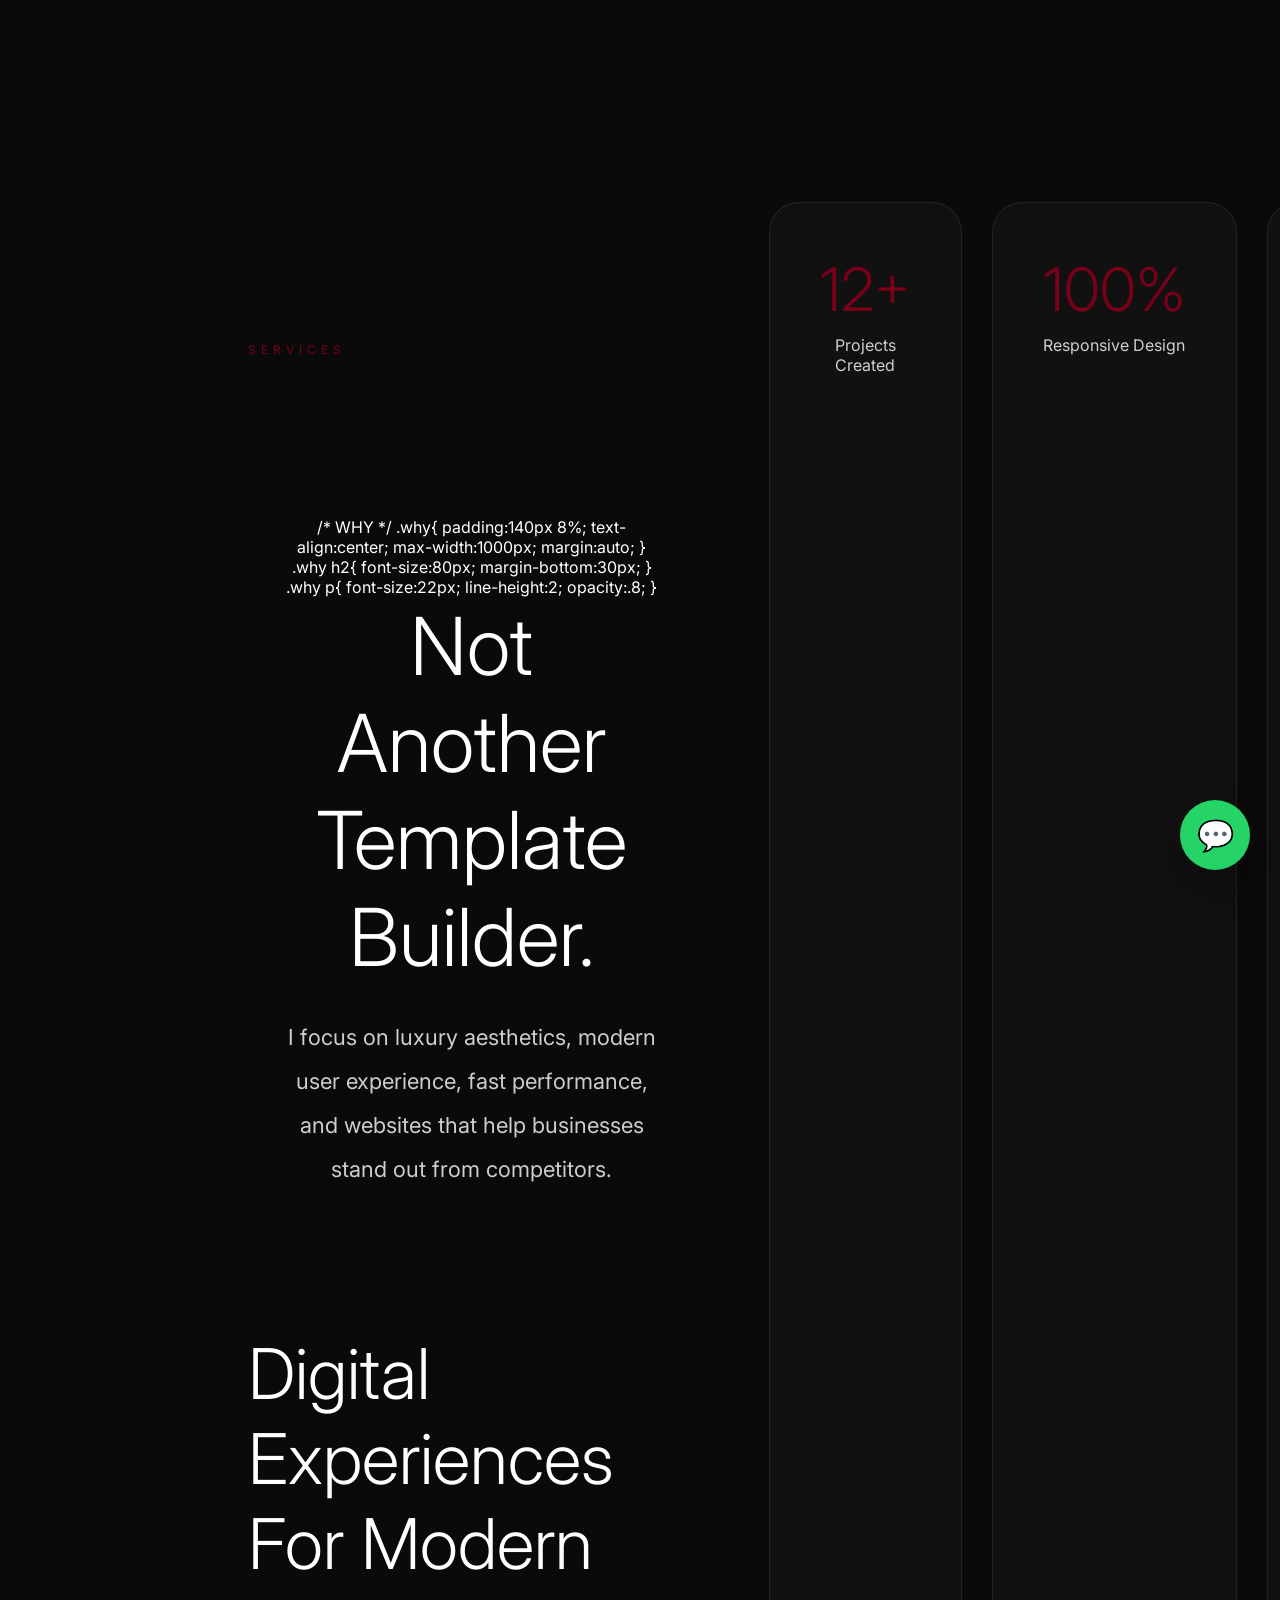
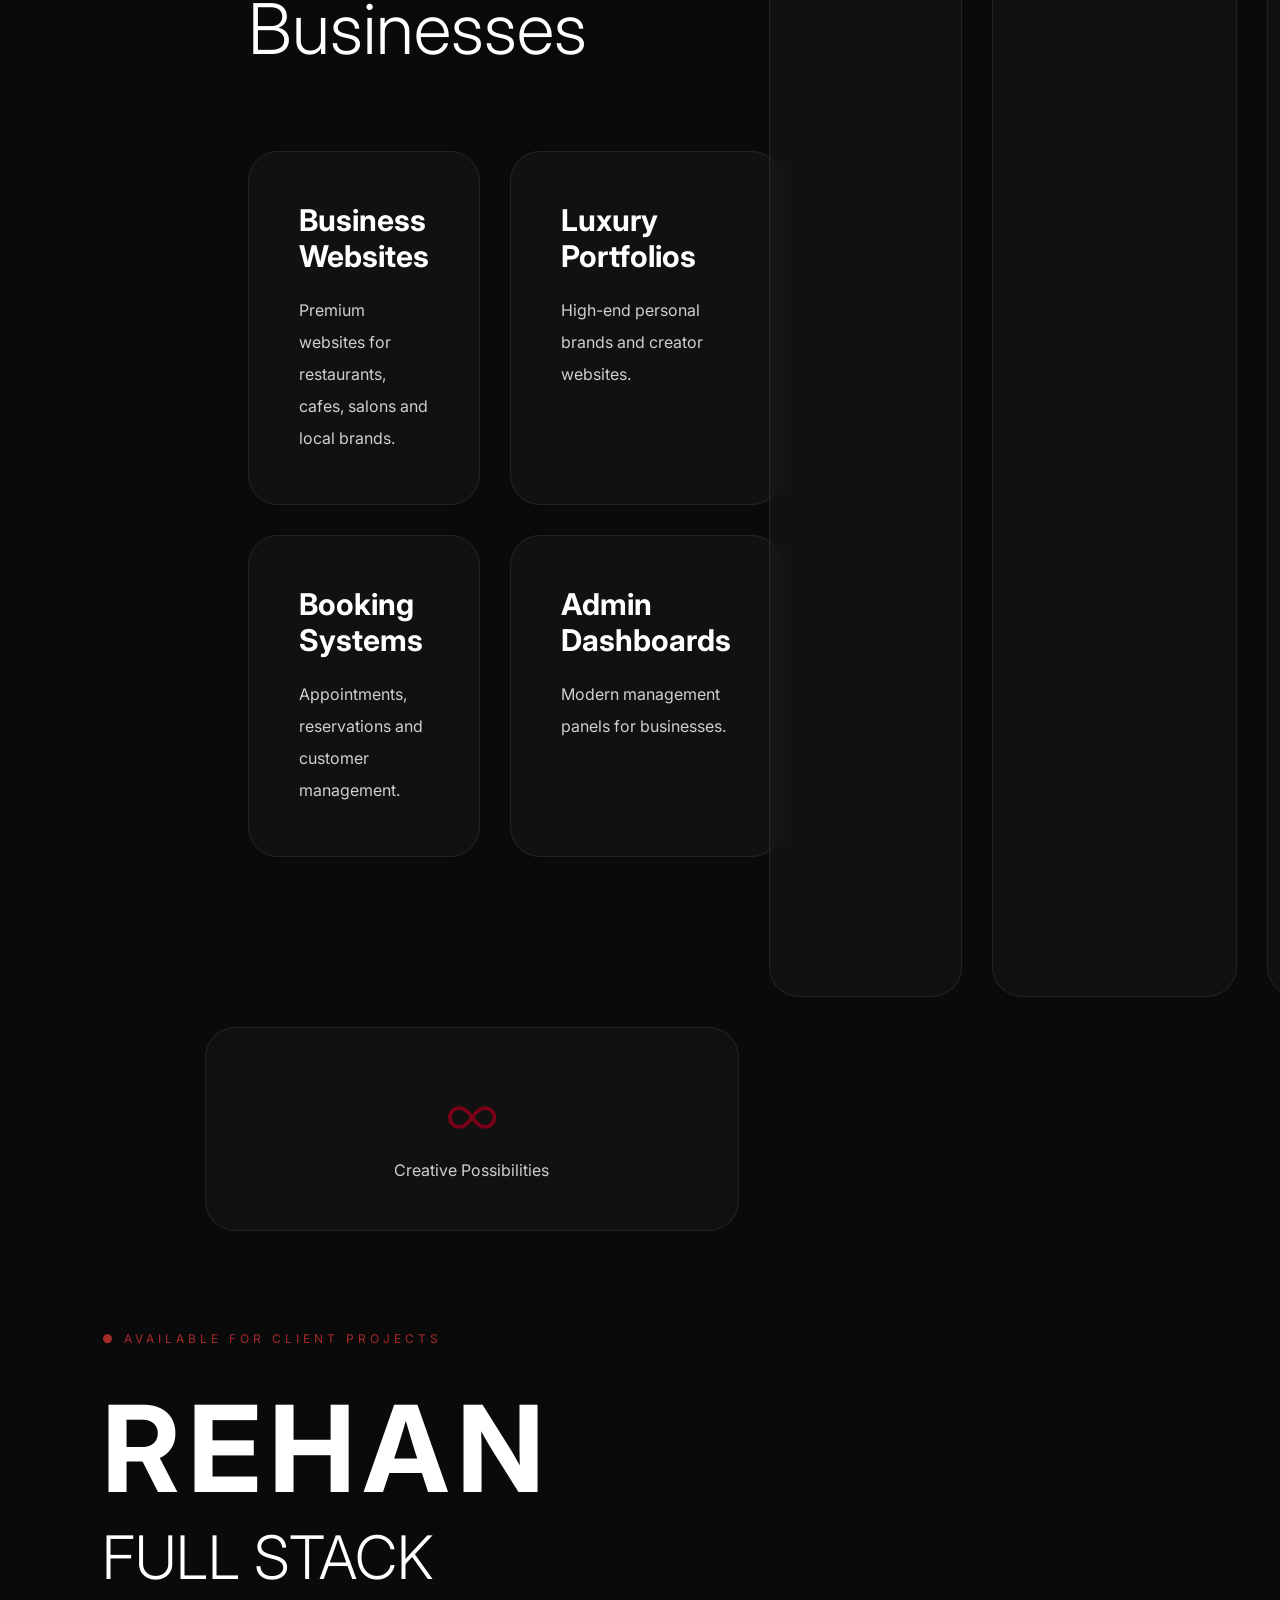
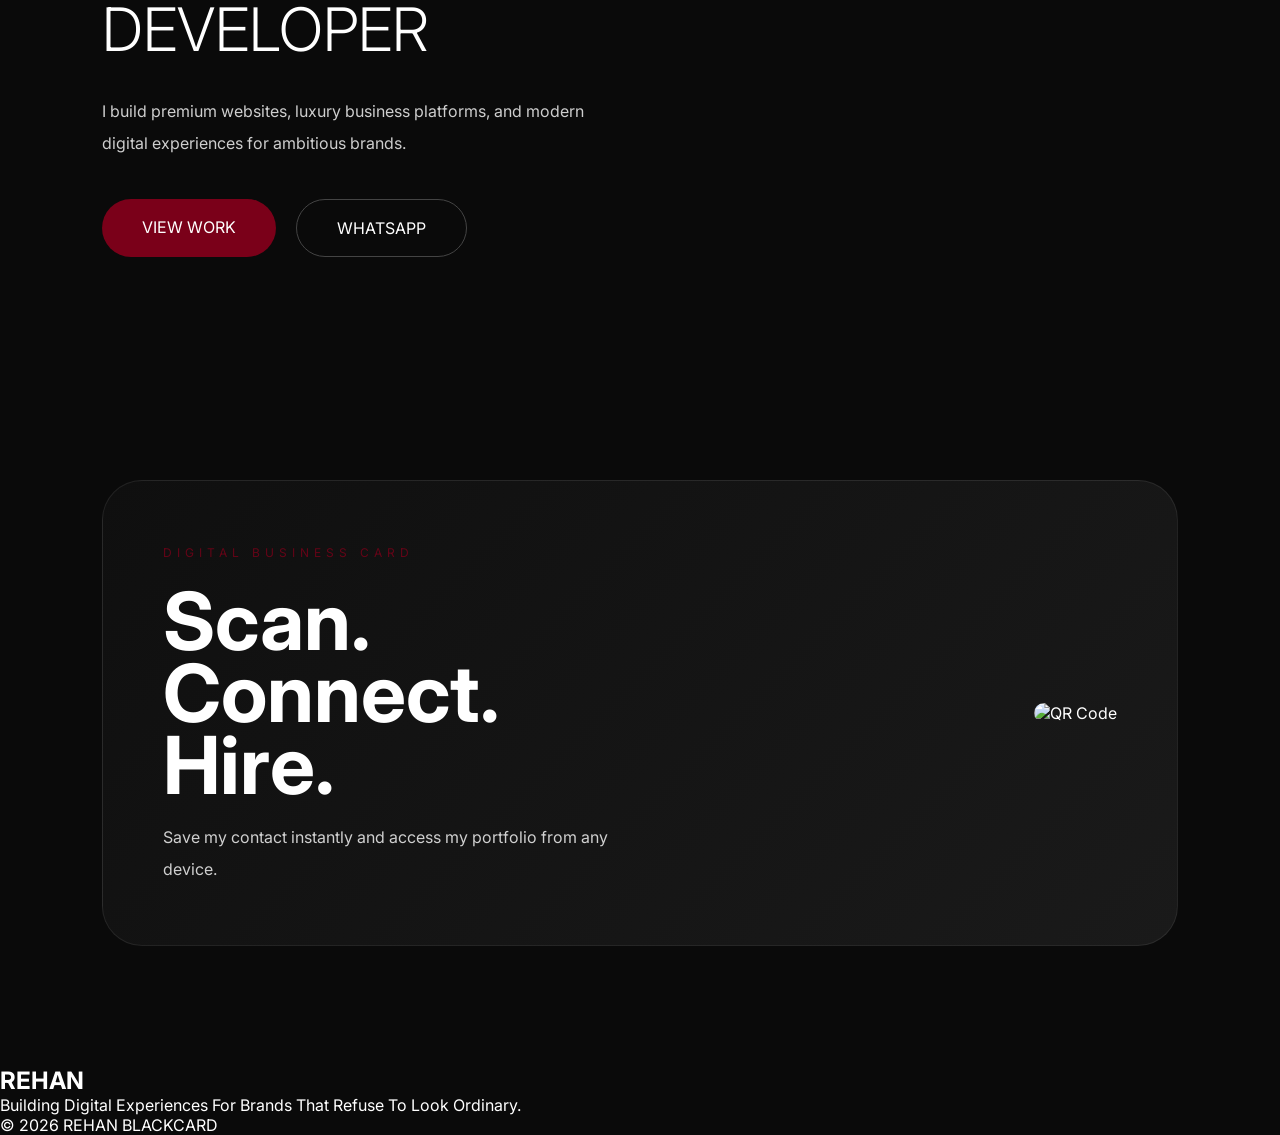
==== index.html @ b78dedbd "Update index.html" ====
<!DOCTYPE html>
<html lang="en">

<head>

<meta charset="UTF-8">
<meta name="viewport" content="width=device-width, initial-scale=1.0">

<title>
REHAN BLACKCARD
</title>

<link rel="stylesheet" href="style.css">

<link href="https://fonts.googleapis.com/css2?family=Inter:wght@300;400;500;700&display=swap" rel="stylesheet">

</head>

<body>

<div class="noise"></div>

<section class="hero">

<div class="hero-content">

  <section class="stats">

    <section class="services">

<p class="section-tag">
SERVICES
  <section class="why">

    /* WHY */

.why{

padding:140px 8%;

text-align:center;

max-width:1000px;

margin:auto;
}

.why h2{

font-size:80px;

margin-bottom:30px;
}

.why p{

font-size:22px;

line-height:2;

opacity:.8;
}

<h2>

Not Another Template Builder.

</h2>

<p>

I focus on luxury aesthetics,
modern user experience,
fast performance,
and websites that help businesses
stand out from competitors.

</p>

</section>
</p>

<h2>
Digital Experiences
For Modern Businesses
</h2>

<div class="service-grid">

<div class="service-card">

<h3>
Business Websites
</h3>

<p>

Premium websites for
restaurants, cafes,
salons and local brands.

</p>

</div>

<div class="service-card">

<h3>
Luxury Portfolios
</h3>

<p>

High-end personal
brands and creator websites.

</p>

</div>

<div class="service-card">

<h3>
Booking Systems
</h3>

<p>

Appointments,
reservations and customer management.

</p>

</div>

<div class="service-card">

<h3>
Admin Dashboards
</h3>

<p>

Modern management panels
for businesses.

</p>

</div>

</div>

</section>

<div class="stat-card">

<h2>
12+
</h2>

<p>
Projects Created
</p>

</div>

<div class="stat-card">

<h2>
100%
</h2>

<p>
Responsive Design
</p>

</div>

<div class="stat-card">

<h2>
24/7
</h2>

<p>
Support Available
</p>

</div>

<div class="stat-card">

<h2>
∞
</h2>

<p>
Creative Possibilities
</p>

</div>

</section>

<p class="status">
  
● AVAILABLE FOR CLIENT PROJECTS
  
</p>

<h1>

REHAN

</h1>

<h2>

FULL STACK<br>
DEVELOPER

</h2>

<p class="description">

I build premium websites,
luxury business platforms,
and modern digital experiences
for ambitious brands.

</p>

<div class="buttons">

<a href="#portfolio"
class="btn-primary">

VIEW WORK

</a>

<a href="https://wa.me/YOURNUMBER"
class="btn-secondary">

WHATSAPP

</a>

</div>

</div>

<div class="hero-image">

<img src="images/rehan.jpg">

</div>

</section>

  <section class="qr-section">

<div class="qr-card">

<div class="qr-left">

<p class="section-tag">
DIGITAL BUSINESS CARD
</p>

<h2>

Scan.<br>
Connect.<br>
Hire.

</h2>

<p>

Save my contact instantly
and access my portfolio
from any device.

</p>

</div>

<div class="qr-right">

<img
src="images/qr.png"
alt="QR Code">

</div>

</div>

</section>

<script src="app.js"></script>

  <a
href="https://wa.me/YOURNUMBER"
target="_blank"
class="floating-whatsapp">

💬

</a>

</body>
</html>

<footer>

<h2>
REHAN
</h2>

<p>

Building Digital Experiences
For Brands That Refuse
To Look Ordinary.

</p>

<span>

© 2026 REHAN BLACKCARD

</span>

</footer>
---- style.css ----
*{
margin:0;
padding:0;
box-sizing:border-box;
}

body{

background:#0a0a0a;

font-family:'Inter',sans-serif;

color:white;

overflow-x:hidden;
}

/* NOISE */

.noise{

position:fixed;

width:100%;
height:100%;

background-image:url("https://grainy-gradients.vercel.app/noise.svg");

opacity:0.05;

pointer-events:none;
}

/* HERO */

.hero{

min-height:100vh;

padding:8%;

display:flex;

align-items:center;

justify-content:space-between;

gap:100px;
}

/* LEFT */

.status{

color:#a52a2a;

letter-spacing:4px;

font-size:12px;

margin-bottom:30px;
}

.hero h1{

font-size:120px;

font-weight:700;

letter-spacing:8px;
}

.hero h2{

font-size:60px;

font-weight:300;

margin-bottom:30px;
}

.description{

max-width:500px;

line-height:2;

opacity:0.8;

margin-bottom:40px;
}

/* BUTTONS */

.buttons{

display:flex;

gap:20px;
}

.btn-primary{

background:#7a0019;

color:white;

padding:18px 40px;

text-decoration:none;

border-radius:50px;

transition:.4s;
}

.btn-primary:hover{

transform:translateY(-5px);
}

.btn-secondary{

border:1px solid #444;

padding:18px 40px;

border-radius:50px;

color:white;

text-decoration:none;
}

/* IMAGE */

.hero-image img{

width:420px;

height:520px;

object-fit:cover;

border-radius:30px;
}

/* STATS */

.stats{

padding:100px 8%;

display:grid;

grid-template-columns:
repeat(4,1fr);

gap:30px;
}

.stat-card{

background:
rgba(255,255,255,0.03);

backdrop-filter:blur(10px);

border:1px solid rgba(255,255,255,0.08);

padding:50px;

border-radius:30px;

text-align:center;

transition:.4s;
}

.stat-card:hover{

transform:translateY(-10px);

border-color:#7a0019;
}

.stat-card h2{

font-size:60px;

color:#7a0019;

margin-bottom:10px;
}

.stat-card p{

opacity:.8;
}

/* SERVICES */

.services{

padding:140px 8%;
}

.section-tag{

letter-spacing:5px;

font-size:12px;

color:#7a0019;

margin-bottom:20px;
}

.services h2{

font-size:70px;

max-width:800px;

margin-bottom:80px;
}

.service-grid{

display:grid;

grid-template-columns:
repeat(2,1fr);

gap:30px;
}

.service-card{

padding:50px;

border-radius:30px;

background:
rgba(255,255,255,0.03);

border:1px solid rgba(255,255,255,0.08);

transition:.4s;
}

.service-card:hover{

transform:translateY(-10px);

border-color:#7a0019;
}

.service-card h3{

font-size:30px;

margin-bottom:20px;
}

.service-card p{

line-height:2;

opacity:.8;
}

/* WHY */

.why{

padding:140px 8%;

text-align:center;

max-width:1000px;

margin:auto;
}

.why h2{

font-size:80px;

margin-bottom:30px;
}

.why p{

font-size:22px;

line-height:2;

opacity:.8;
}

/* CONTACT HUB */

.contact-hub{

padding:140px 8%;

text-align:center;
}

.contact-subtitle{

max-width:700px;

margin:20px auto 80px;

line-height:2;

opacity:.8;
}

.contact-grid{

display:grid;

grid-template-columns:
repeat(2,1fr);

gap:30px;
}

.contact-card{

background:
rgba(255,255,255,0.03);

border:1px solid rgba(255,255,255,0.08);

padding:50px;

border-radius:30px;

text-decoration:none;

color:white;

transition:.4s;

position:relative;
}

.contact-card:hover{

transform:translateY(-10px);

border-color:#7a0019;
}

.contact-card h3{

font-size:32px;

margin-bottom:15px;
}

.contact-card p{

opacity:.8;
}

.contact-card span{

position:absolute;

top:30px;
right:30px;

font-size:28px;

color:#7a0019;
}

/* QR */

.qr-section{

padding:120px 8%;
}

.qr-card{

display:flex;

justify-content:space-between;

align-items:center;

gap:80px;

padding:60px;

border-radius:40px;

background:
linear-gradient(
135deg,
#0f0f0f,
#1a1a1a
);

border:1px solid rgba(255,255,255,0.08);
}

.qr-left h2{

font-size:80px;

line-height:0.9;

margin:20px 0;
}

.qr-left p{

max-width:450px;

line-height:2;

opacity:.8;
}

.qr-right img{

width:250px;

border-radius:20px;
}

/* WHATSAPP */

.floating-whatsapp{

position:fixed;

bottom:30px;
right:30px;

width:70px;
height:70px;

border-radius:50%;

background:#25D366;

display:flex;

align-items:center;

justify-content:center;

font-size:30px;

text-decoration:none;

z-index:9999;

box-shadow:
0 20px 40px rgba(0,0,0,0.3);

transition:.4s;
}

.floating-whatsapp:hover{

transform:scale(1.1);
}
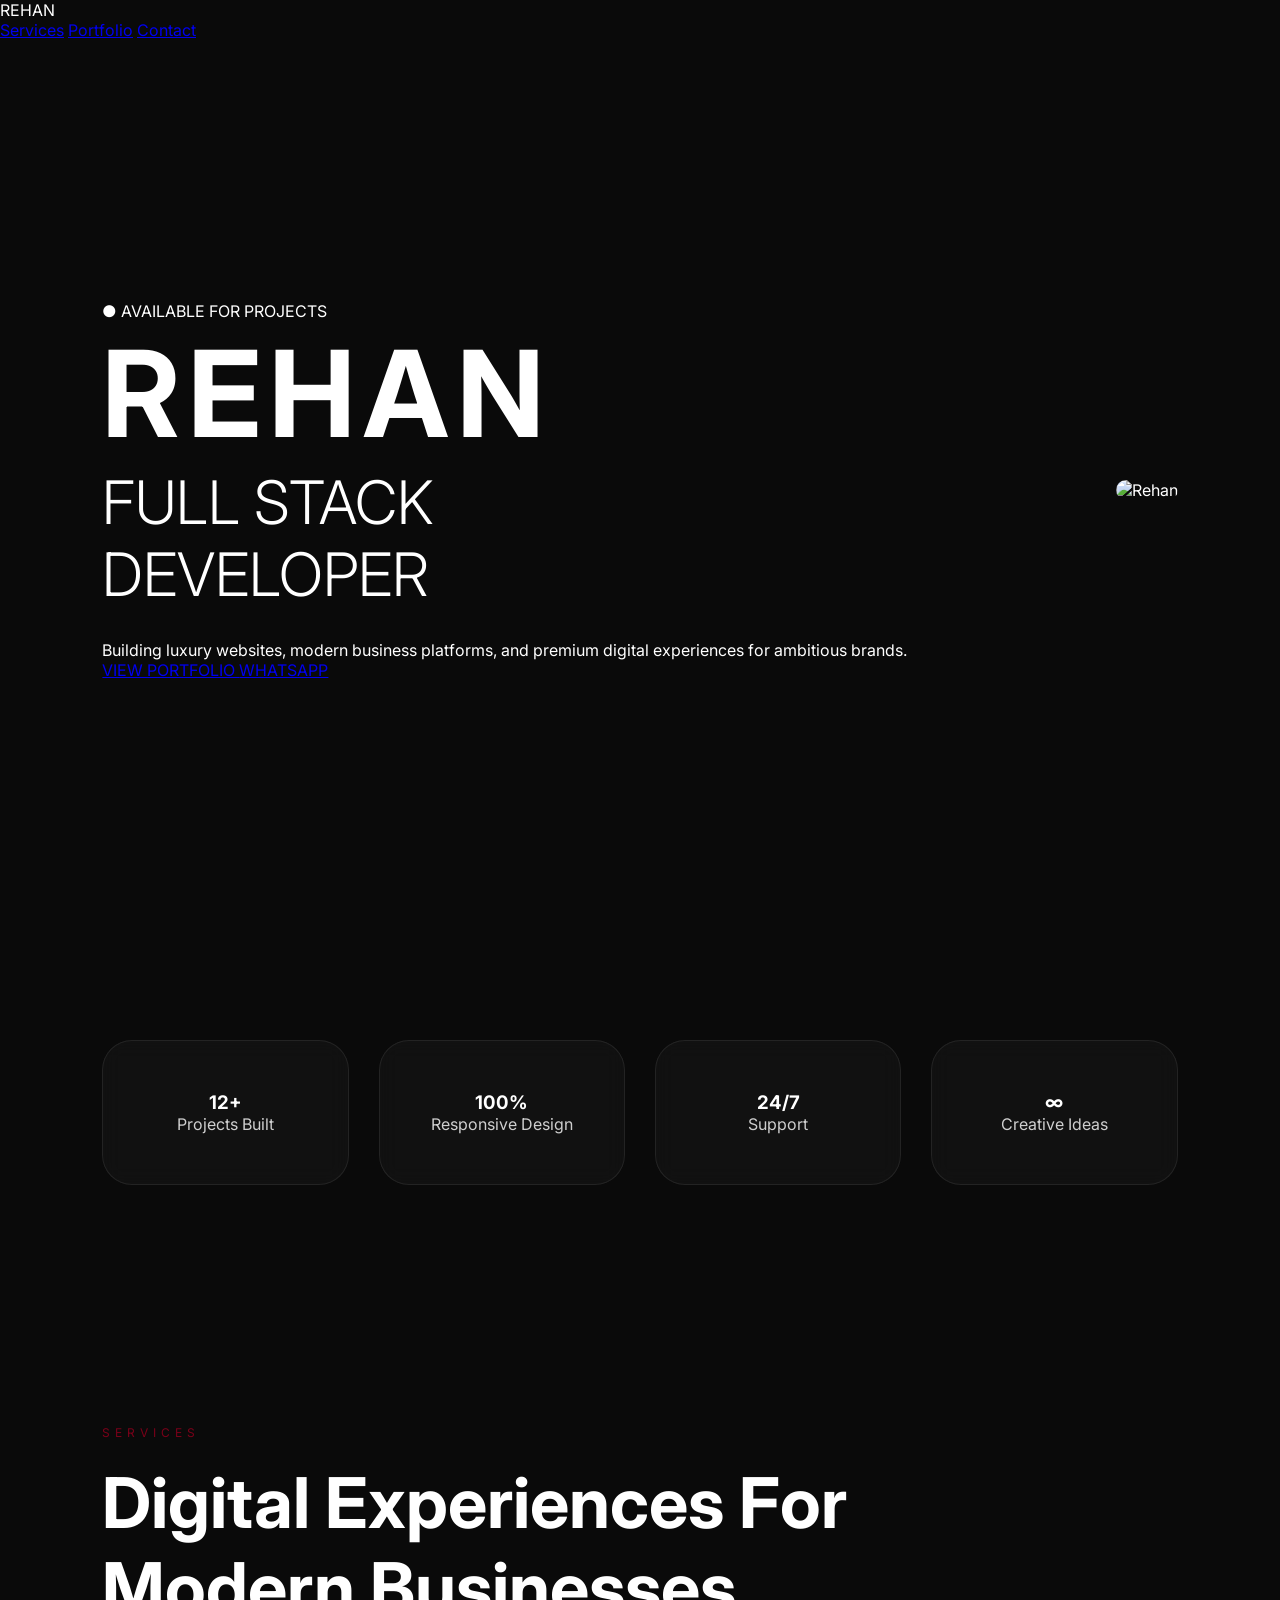
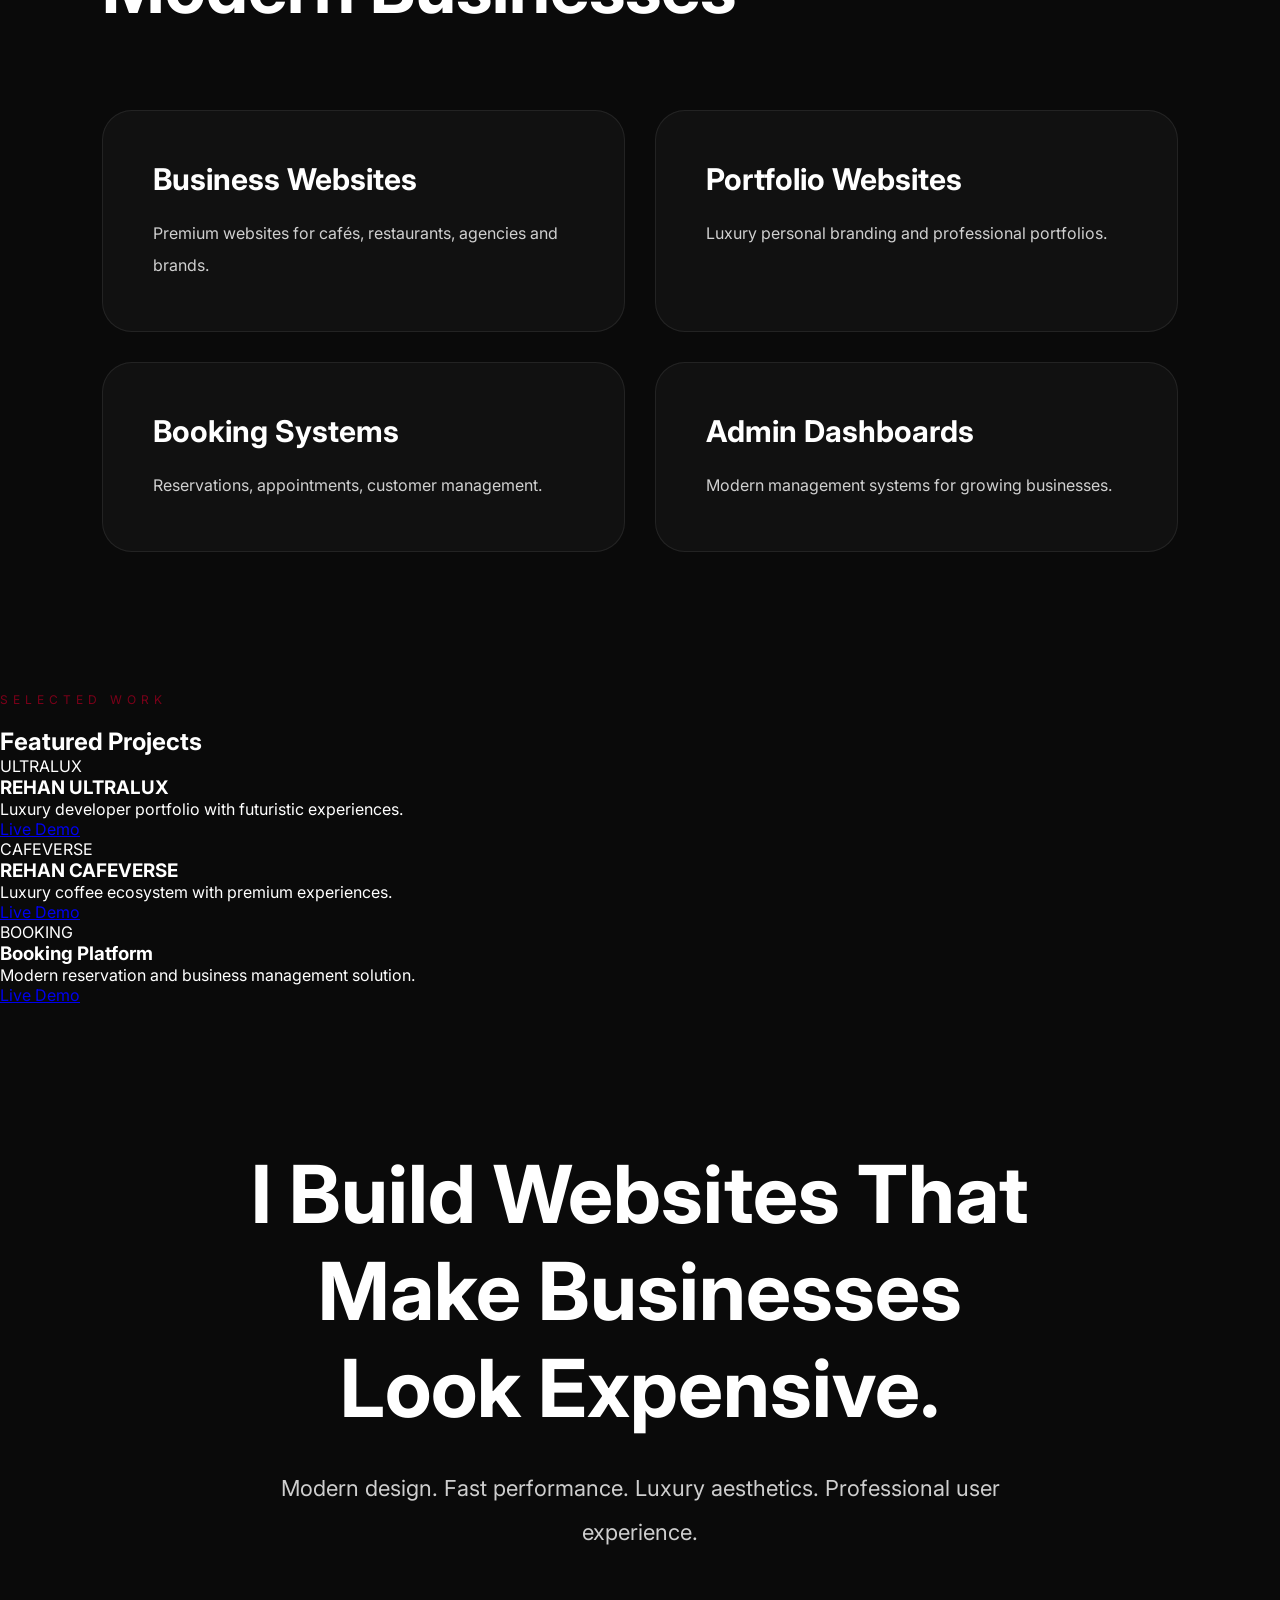
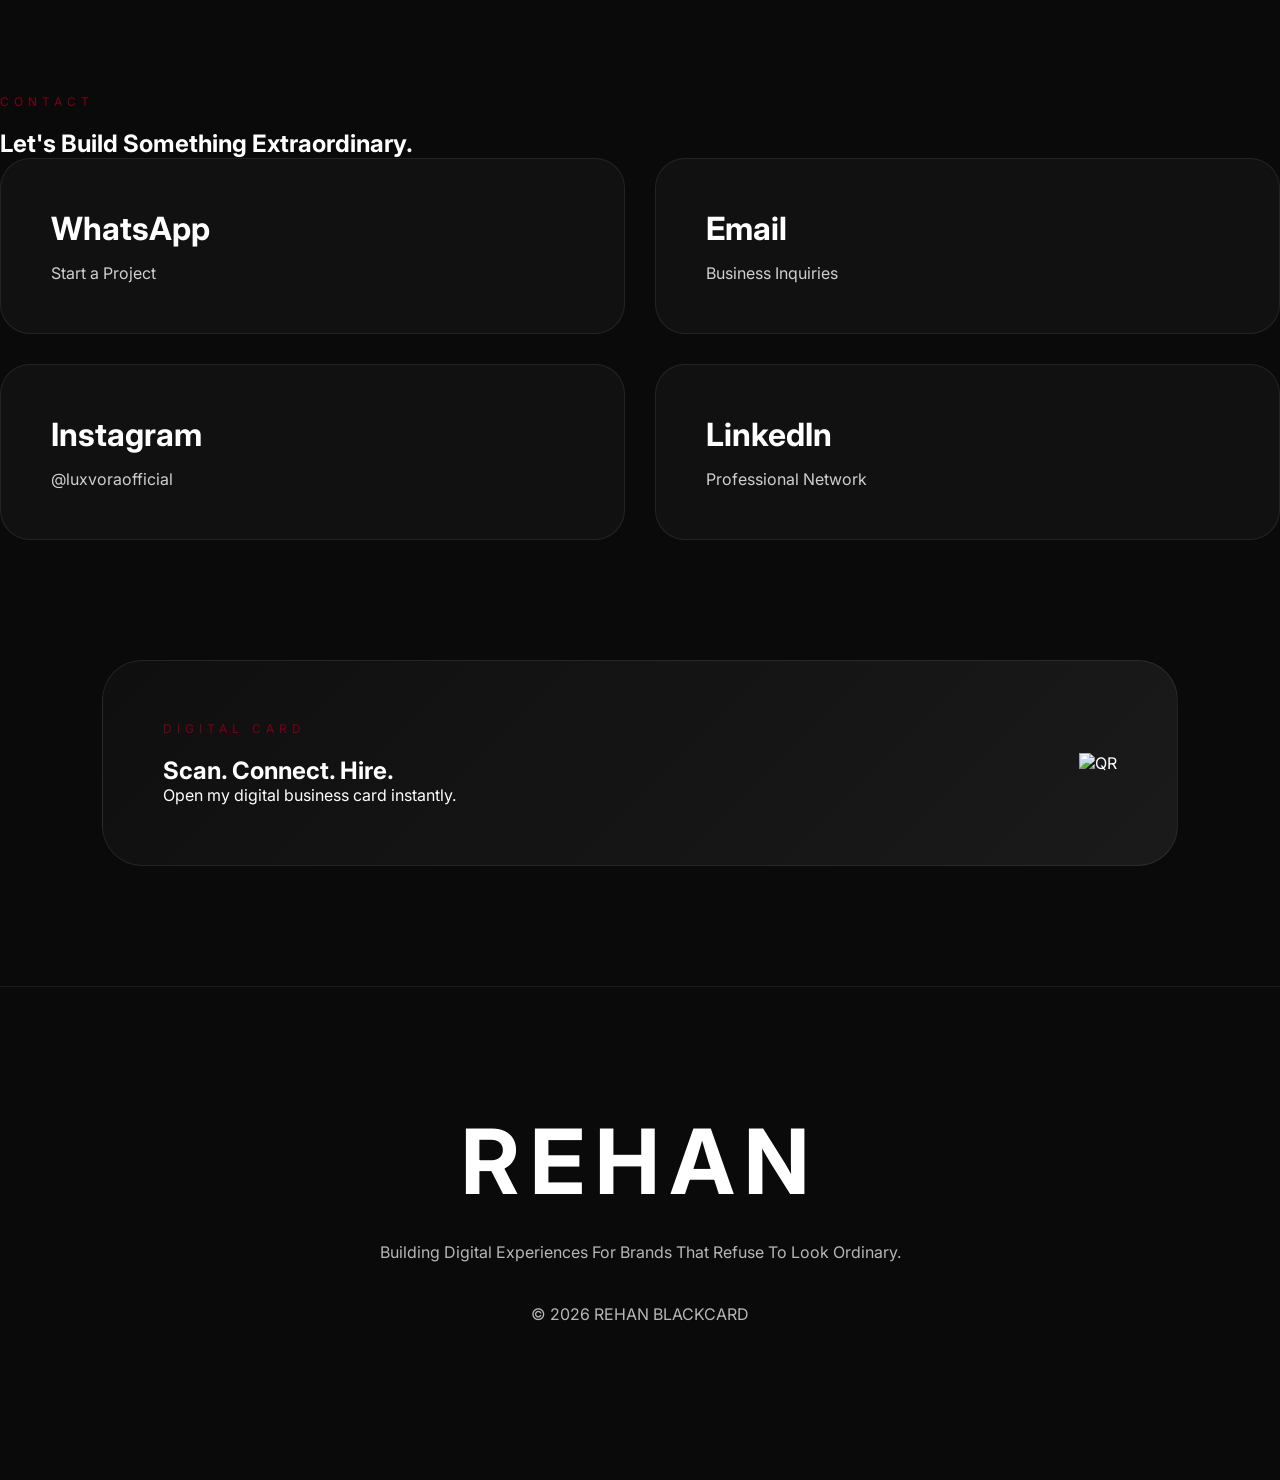
==== commit 1562548f: "Update index.html" ====
--- a/index.html
+++ b/index.html
@@ -6,83 +6,160 @@
 <meta charset="UTF-8">
 <meta name="viewport" content="width=device-width, initial-scale=1.0">
 
-<title>
-REHAN BLACKCARD
-</title>
+<title>REHAN BLACKCARD</title>
+
+<link rel="preconnect" href="https://fonts.googleapis.com">
+
+<link href="https://fonts.googleapis.com/css2?family=Inter:wght@300;400;500;600;700;800&display=swap" rel="stylesheet">
 
 <link rel="stylesheet" href="style.css">
 
-<link href="https://fonts.googleapis.com/css2?family=Inter:wght@300;400;500;700&display=swap" rel="stylesheet">
-
 </head>
 
 <body>
 
-<div class="noise"></div>
+<div class="cursor"></div>
+
+<div class="grain"></div>
+
+<header>
+
+<div class="logo">
+REHAN
+</div>
+
+<nav>
+
+<a href="#services">Services</a>
+<a href="#portfolio">Portfolio</a>
+<a href="#contact">Contact</a>
+
+</nav>
+
+</header>
 
 <section class="hero">
 
 <div class="hero-content">
 
-  <section class="stats">
-
-    <section class="services">
+<p class="availability">
+● AVAILABLE FOR PROJECTS
+</p>
+
+<h1>
+
+REHAN
+
+</h1>
+
+<h2>
+
+FULL STACK<br>
+DEVELOPER
+
+</h2>
+
+<p class="hero-text">
+
+Building luxury websites,
+modern business platforms,
+and premium digital experiences
+for ambitious brands.
+
+</p>
+
+<div class="hero-buttons">
+
+<a href="#portfolio"
+class="primary-btn">
+
+VIEW PORTFOLIO
+
+</a>
+
+<a href="https://wa.me/YOURNUMBER"
+target="_blank"
+class="secondary-btn">
+
+WHATSAPP
+
+</a>
+
+</div>
+
+</div>
+
+<div class="hero-image">
+
+<img src="images/rehan.jpg" alt="Rehan">
+
+</div>
+
+</section>
+
+<section class="stats">
+
+<div class="stat-card">
+
+<h3>
+12+
+</h3>
+
+<p>
+Projects Built
+</p>
+
+</div>
+
+<div class="stat-card">
+
+<h3>
+100%
+</h3>
+
+<p>
+Responsive Design
+</p>
+
+</div>
+
+<div class="stat-card">
+
+<h3>
+24/7
+</h3>
+
+<p>
+Support
+</p>
+
+</div>
+
+<div class="stat-card">
+
+<h3>
+∞
+</h3>
+
+<p>
+Creative Ideas
+</p>
+
+</div>
+
+</section>
+
+<section id="services" class="services">
 
 <p class="section-tag">
 SERVICES
-  <section class="why">
-
-    /* WHY */
-
-.why{
-
-padding:140px 8%;
-
-text-align:center;
-
-max-width:1000px;
-
-margin:auto;
-}
-
-.why h2{
-
-font-size:80px;
-
-margin-bottom:30px;
-}
-
-.why p{
-
-font-size:22px;
-
-line-height:2;
-
-opacity:.8;
-}
-
-<h2>
-
-Not Another Template Builder.
-
-</h2>
-
-<p>
-
-I focus on luxury aesthetics,
-modern user experience,
-fast performance,
-and websites that help businesses
-stand out from competitors.
-
-</p>
-
-</section>
-</p>
-
-<h2>
+</p>
+
+<h2>
+
 Digital Experiences
 For Modern Businesses
+
 </h2>
 
 <div class="service-grid">
@@ -94,11 +171,9 @@
 </h3>
 
 <p>
-
-Premium websites for
-restaurants, cafes,
-salons and local brands.
-
+Premium websites for cafés,
+restaurants,
+agencies and brands.
 </p>
 
 </div>
@@ -106,14 +181,12 @@
 <div class="service-card">
 
 <h3>
-Luxury Portfolios
-</h3>
-
-<p>
-
-High-end personal
-brands and creator websites.
-
+Portfolio Websites
+</h3>
+
+<p>
+Luxury personal branding
+and professional portfolios.
 </p>
 
 </div>
@@ -125,10 +198,9 @@
 </h3>
 
 <p>
-
-Appointments,
-reservations and customer management.
-
+Reservations,
+appointments,
+customer management.
 </p>
 
 </div>
@@ -140,177 +212,250 @@
 </h3>
 
 <p>
-
-Modern management panels
-for businesses.
-
-</p>
-
-</div>
-
-</div>
-
-</section>
-
-<div class="stat-card">
-
-<h2>
-12+
-</h2>
-
-<p>
-Projects Created
-</p>
-
-</div>
-
-<div class="stat-card">
-
-<h2>
-100%
-</h2>
-
-<p>
-Responsive Design
-</p>
-
-</div>
-
-<div class="stat-card">
-
-<h2>
-24/7
-</h2>
-
-<p>
-Support Available
-</p>
-
-</div>
-
-<div class="stat-card">
-
-<h2>
-∞
-</h2>
-
-<p>
-Creative Possibilities
-</p>
-
-</div>
-
-</section>
-
-<p class="status">
-  
-● AVAILABLE FOR CLIENT PROJECTS
-  
-</p>
-
-<h1>
-
-REHAN
-
-</h1>
-
-<h2>
-
-FULL STACK<br>
-DEVELOPER
-
-</h2>
-
-<p class="description">
-
-I build premium websites,
-luxury business platforms,
-and modern digital experiences
-for ambitious brands.
-
-</p>
-
-<div class="buttons">
-
-<a href="#portfolio"
-class="btn-primary">
-
-VIEW WORK
-
-</a>
+Modern management systems
+for growing businesses.
+</p>
+
+</div>
+
+</div>
+
+</section>
+
+<section id="portfolio" class="portfolio">
+
+<p class="section-tag">
+SELECTED WORK
+</p>
+
+<h2>
+
+Featured Projects
+
+</h2>
+
+<div class="portfolio-grid">
+
+<div class="project-card">
+
+<div class="project-image">
+
+ULTRALUX
+
+</div>
+
+<div class="project-content">
+
+<h3>
+REHAN ULTRALUX
+</h3>
+
+<p>
+
+Luxury developer portfolio
+with futuristic experiences.
+
+</p>
+
+<a href="#">
+
+Live Demo
+
+</a>
+
+</div>
+
+</div>
+
+<div class="project-card">
+
+<div class="project-image">
+
+CAFEVERSE
+
+</div>
+
+<div class="project-content">
+
+<h3>
+REHAN CAFEVERSE
+</h3>
+
+<p>
+
+Luxury coffee ecosystem
+with premium experiences.
+
+</p>
+
+<a href="#">
+
+Live Demo
+
+</a>
+
+</div>
+
+</div>
+
+<div class="project-card">
+
+<div class="project-image">
+
+BOOKING
+
+</div>
+
+<div class="project-content">
+
+<h3>
+Booking Platform
+</h3>
+
+<p>
+
+Modern reservation and
+business management solution.
+
+</p>
+
+<a href="#">
+
+Live Demo
+
+</a>
+
+</div>
+
+</div>
+
+</div>
+
+</section>
+
+<section class="why">
+
+<h2>
+
+I Build Websites
+That Make Businesses
+Look Expensive.
+
+</h2>
+
+<p>
+
+Modern design.
+Fast performance.
+Luxury aesthetics.
+Professional user experience.
+
+</p>
+
+</section>
+
+<section id="contact" class="contact">
+
+<p class="section-tag">
+CONTACT
+</p>
+
+<h2>
+
+Let's Build Something
+Extraordinary.
+
+</h2>
+
+<div class="contact-grid">
 
 <a href="https://wa.me/YOURNUMBER"
-class="btn-secondary">
-
-WHATSAPP
-
-</a>
-
-</div>
-
-</div>
-
-<div class="hero-image">
-
-<img src="images/rehan.jpg">
-
-</div>
-
-</section>
-
-  <section class="qr-section">
+class="contact-card">
+
+<h3>
+WhatsApp
+</h3>
+
+<p>
+Start a Project
+</p>
+
+</a>
+
+<a href="mailto:YOURMAIL@gmail.com"
+class="contact-card">
+
+<h3>
+Email
+</h3>
+
+<p>
+Business Inquiries
+</p>
+
+</a>
+
+<a href="https://instagram.com/luxvoraofficial"
+class="contact-card">
+
+<h3>
+Instagram
+</h3>
+
+<p>
+@luxvoraofficial
+</p>
+
+</a>
+
+<a href="#"
+class="contact-card">
+
+<h3>
+LinkedIn
+</h3>
+
+<p>
+Professional Network
+</p>
+
+</a>
+
+</div>
+
+</section>
+
+<section class="qr-section">
 
 <div class="qr-card">
 
-<div class="qr-left">
+<div>
 
 <p class="section-tag">
-DIGITAL BUSINESS CARD
-</p>
-
-<h2>
-
-Scan.<br>
-Connect.<br>
+DIGITAL CARD
+</p>
+
+<h2>
+
+Scan.
+Connect.
 Hire.
 
 </h2>
 
 <p>
 
-Save my contact instantly
-and access my portfolio
-from any device.
-
-</p>
-
-</div>
-
-<div class="qr-right">
-
-<img
-src="images/qr.png"
-alt="QR Code">
-
-</div>
-
-</div>
-
-</section>
-
-<script src="app.js"></script>
-
-  <a
-href="https://wa.me/YOURNUMBER"
-target="_blank"
-class="floating-whatsapp">
-
-💬
-
-</a>
-
-</body>
-</html>
+Open my digital business card instantly.
+
+</p>
+
+</div>
+
+<img src="images/qr.png" alt="QR">
+
+</div>
+
+</section>
 
 <footer>
 
@@ -326,10 +471,16 @@
 
 </p>
 
-<span>
+<p>
 
 © 2026 REHAN BLACKCARD
 
-</span>
+</p>
 
 </footer>
+
+<script src="app.js"></script>
+
+</body>
+
+</html>
--- a/style.css
+++ b/style.css
@@ -474,3 +474,40 @@
 
 transform:scale(1.1);
 }
+
+footer{
+
+padding:120px 8%;
+
+text-align:center;
+
+border-top:
+1px solid rgba(255,255,255,0.08);
+}
+
+footer h2{
+
+font-size:90px;
+
+letter-spacing:10px;
+
+margin-bottom:20px;
+}
+
+footer p{
+
+max-width:700px;
+
+margin:auto;
+
+line-height:2;
+
+opacity:.7;
+
+margin-bottom:30px;
+}
+
+footer span{
+
+opacity:.5;
+}
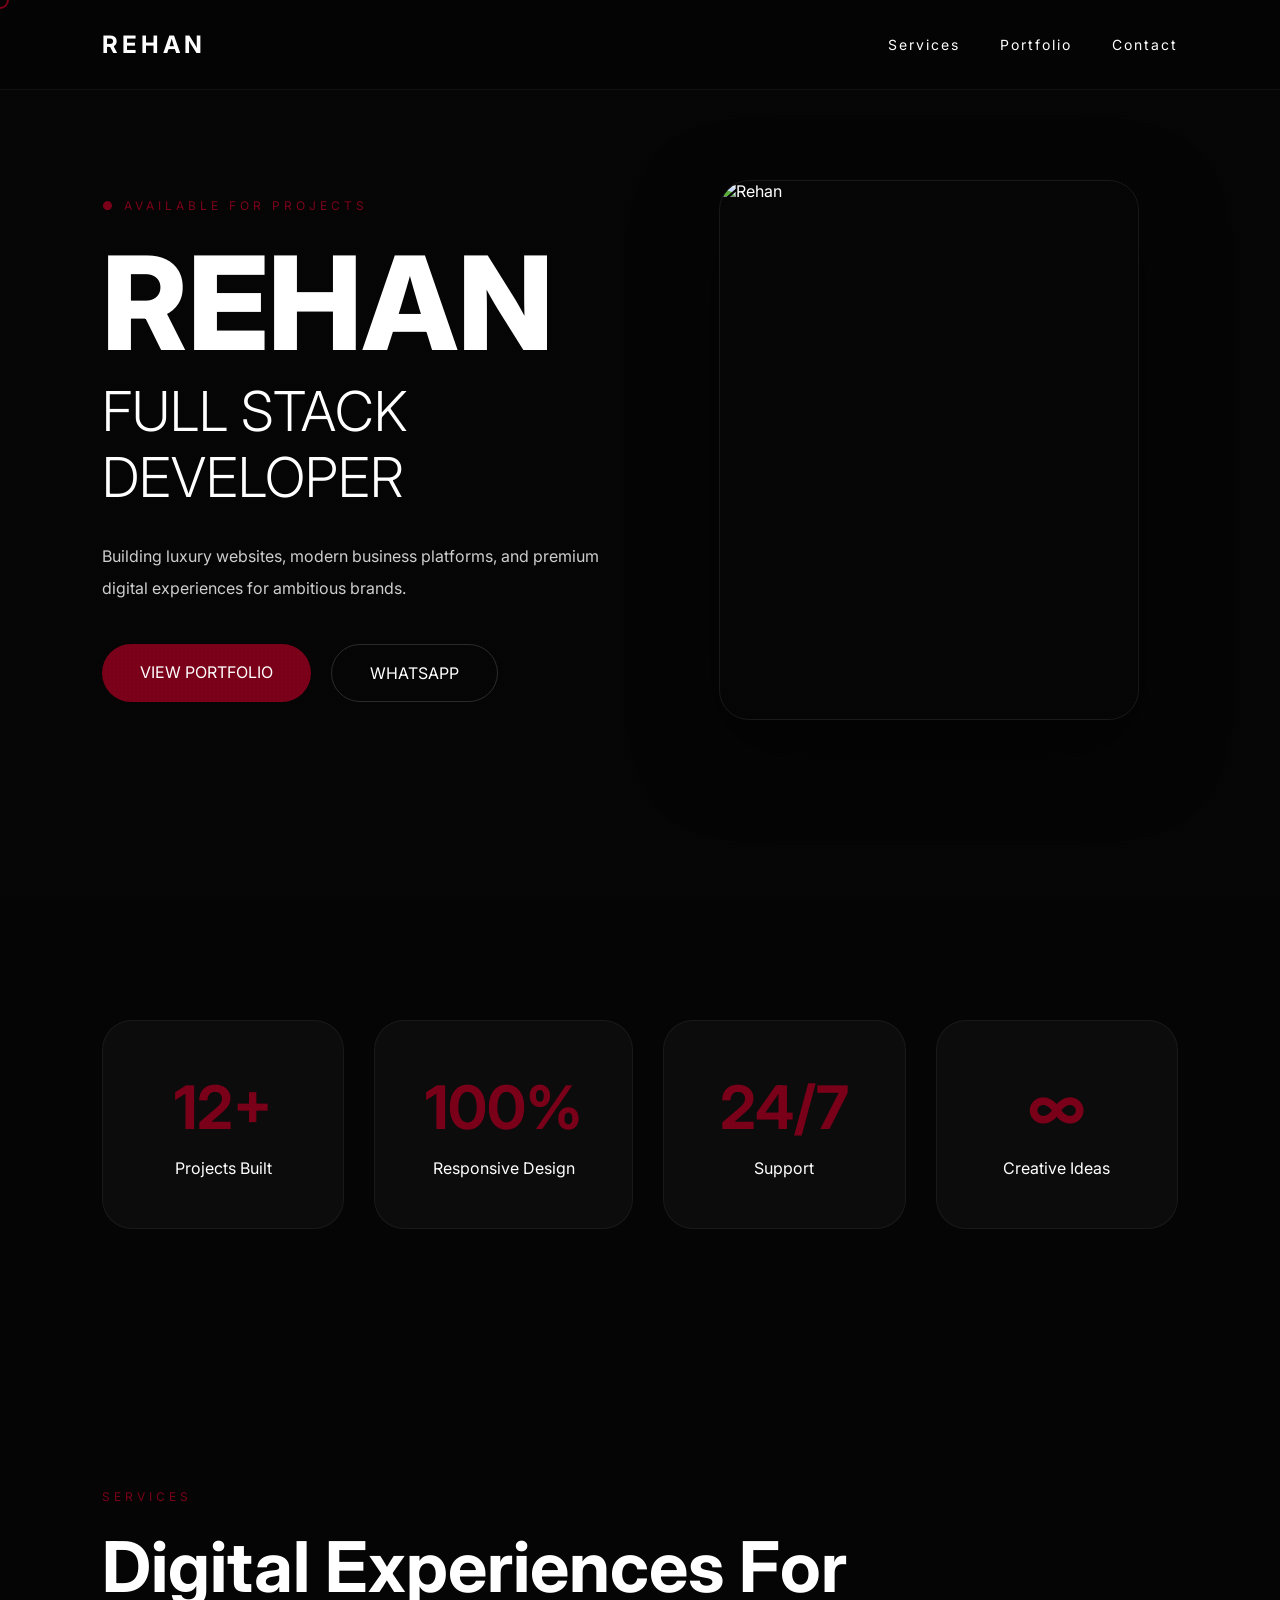
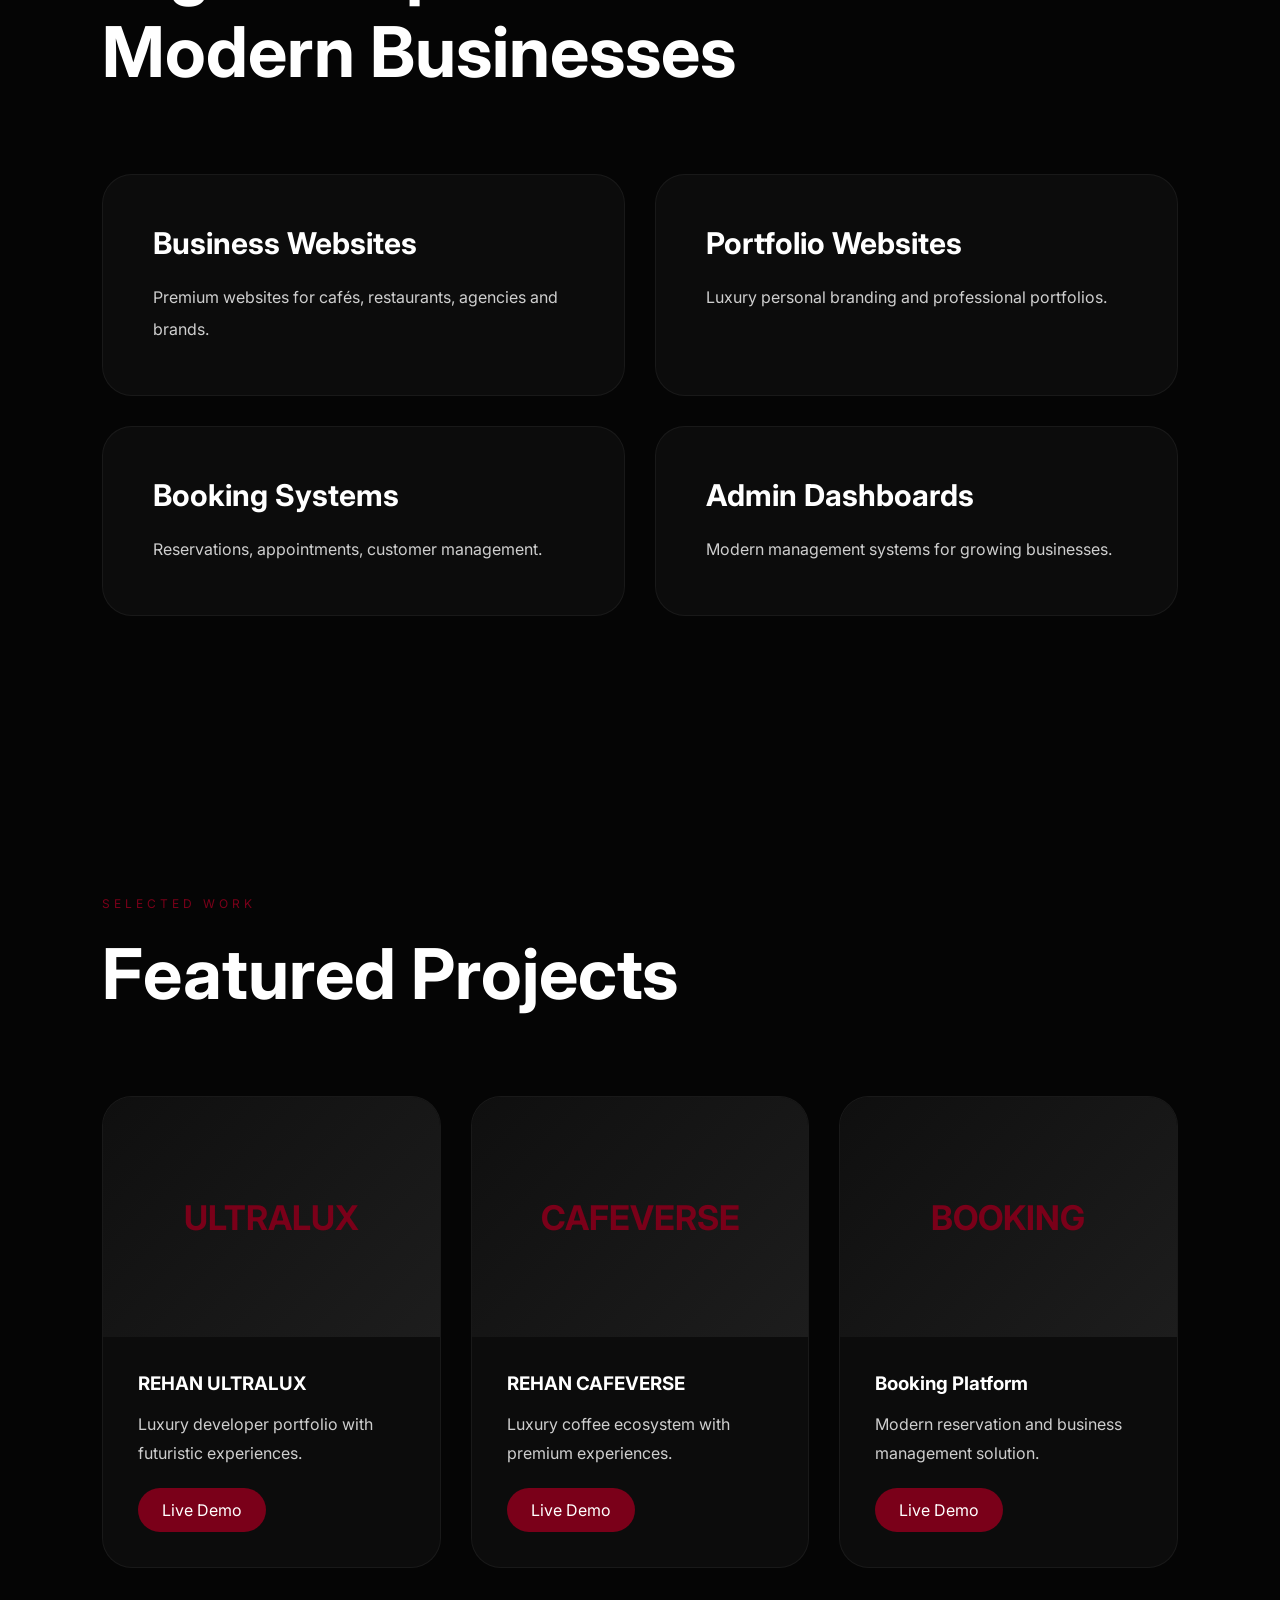
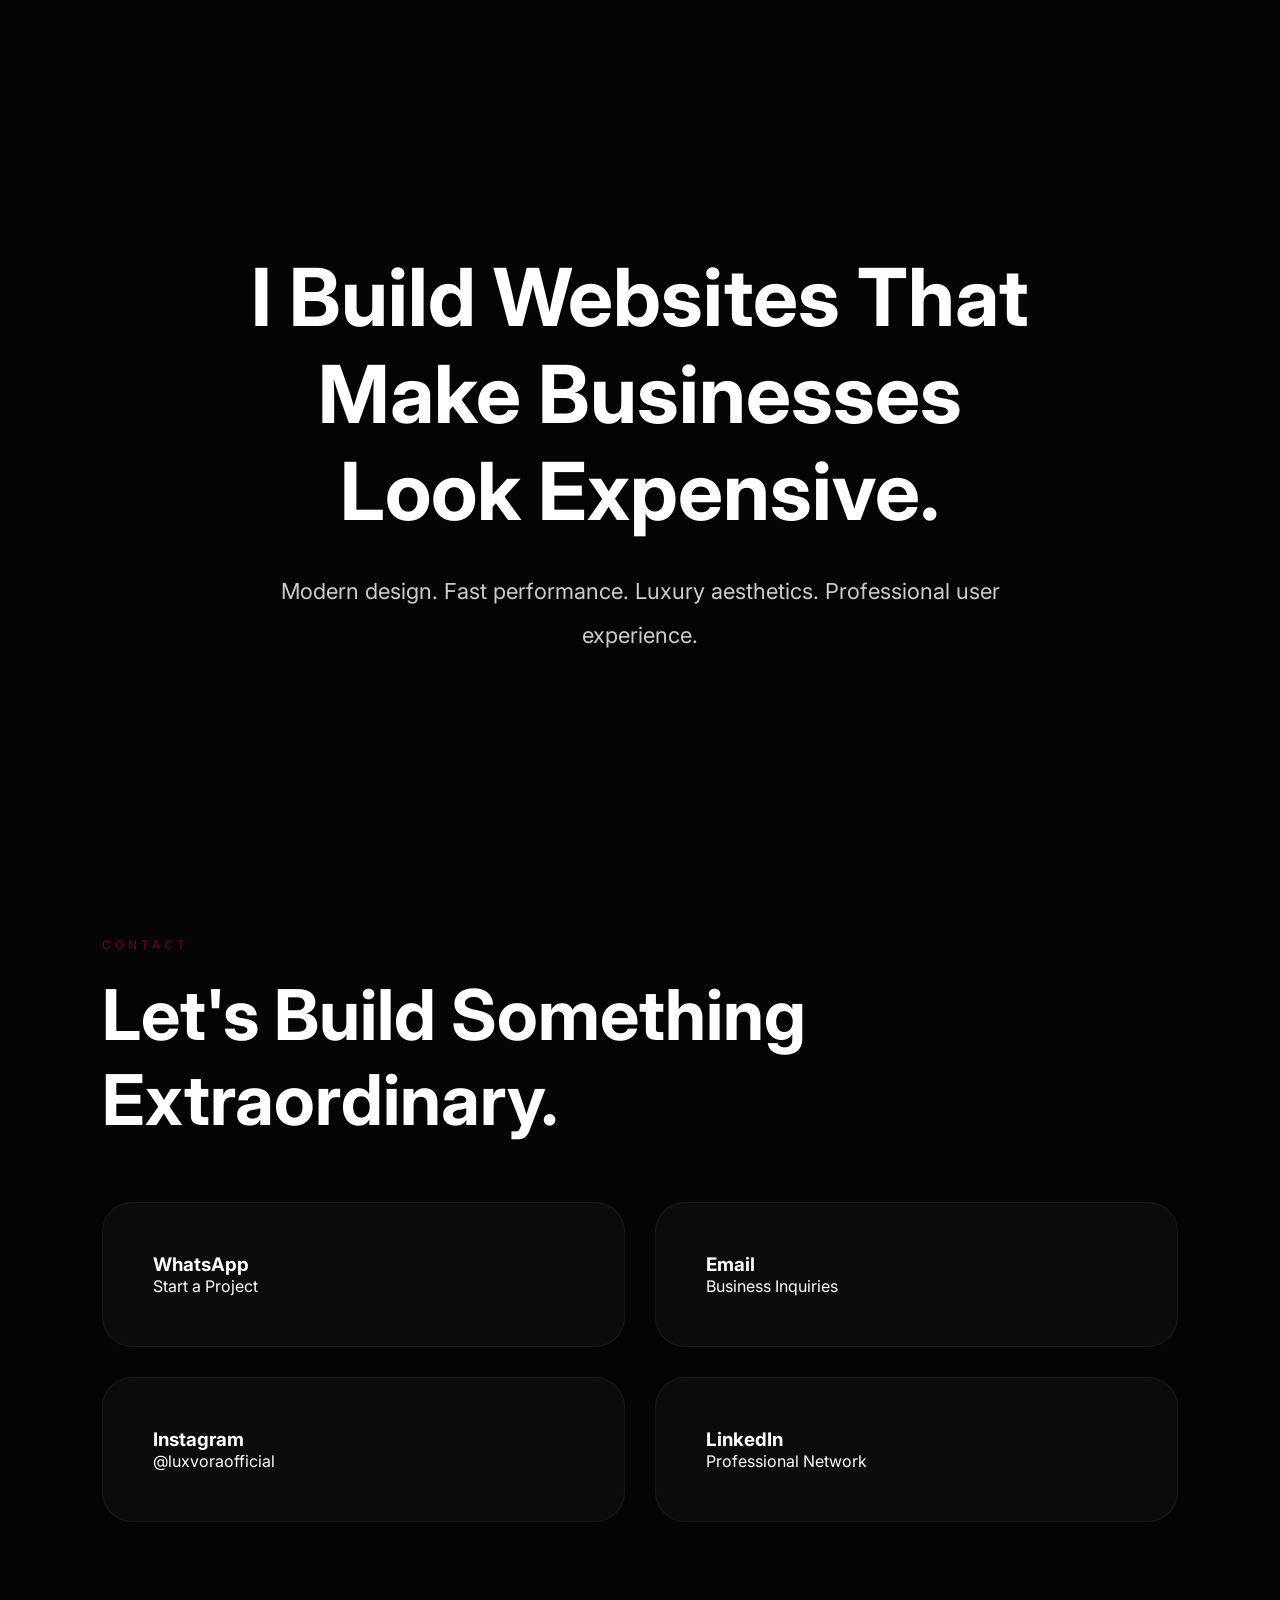
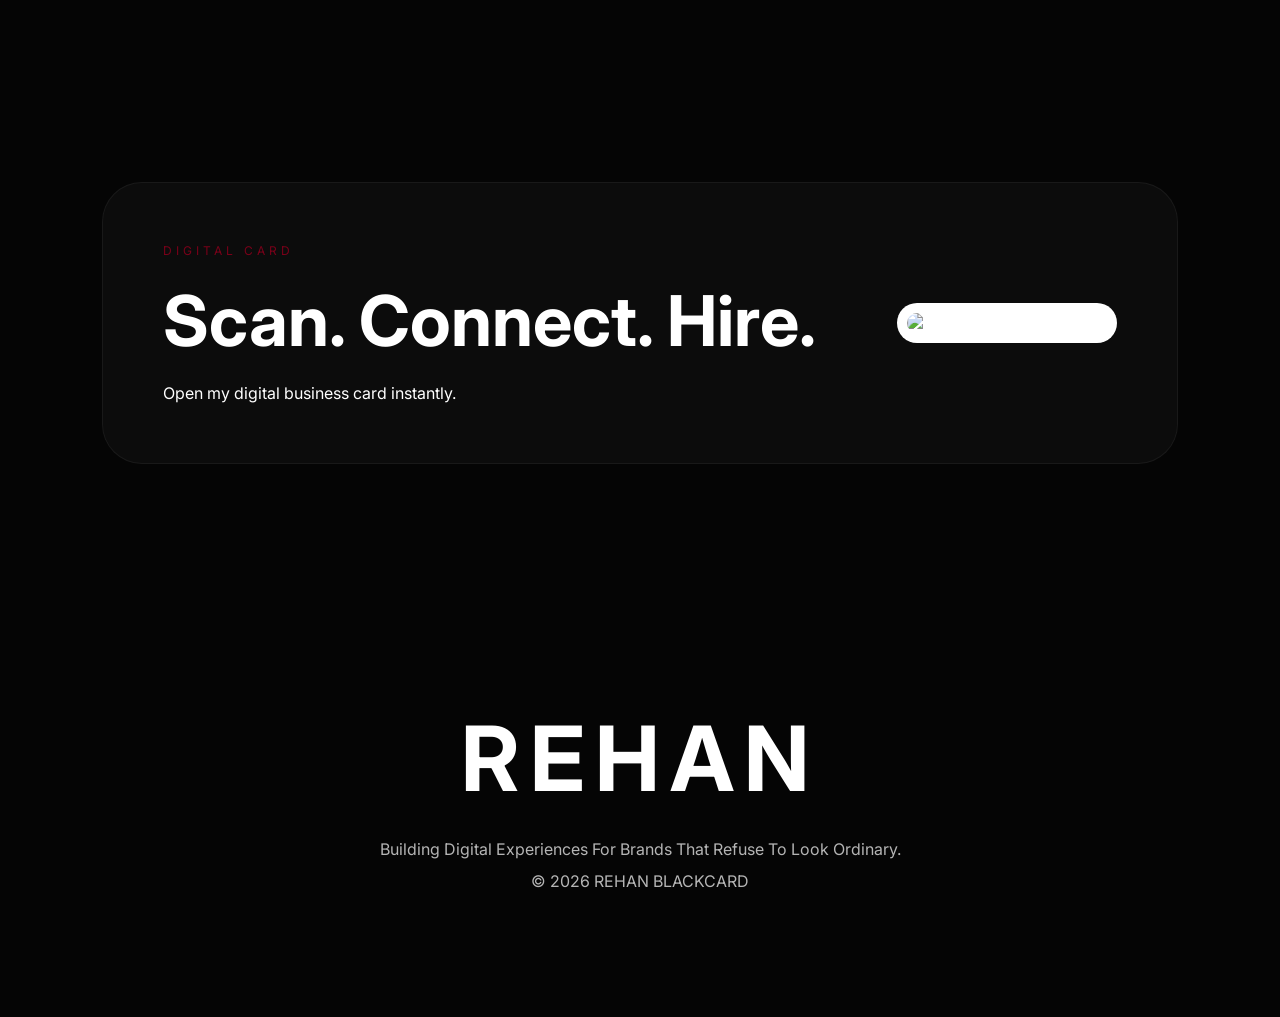
==== commit 15b393c6: "Update index.html" ====
--- a/index.html
+++ b/index.html
@@ -77,7 +77,7 @@
 
 </a>
 
-<a href="https://wa.me/YOURNUMBER"
+<a href="https://wa.me/917397869210"
 target="_blank"
 class="secondary-btn">
 
@@ -369,7 +369,7 @@
 
 <div class="contact-grid">
 
-<a href="https://wa.me/YOURNUMBER"
+<a href="https://wa.me/91739786910"
 class="contact-card">
 
 <h3>
@@ -382,7 +382,7 @@
 
 </a>
 
-<a href="mailto:YOURMAIL@gmail.com"
+<a href="mailto:rehansheikh000004@gmail.com"
 class="contact-card">
 
 <h3>
--- a/style.css
+++ b/style.css
@@ -2,33 +2,146 @@
 margin:0;
 padding:0;
 box-sizing:border-box;
+scroll-behavior:smooth;
 }
 
 body{
 
-background:#0a0a0a;
+background:#050505;
+
+color:white;
 
 font-family:'Inter',sans-serif;
 
-color:white;
-
 overflow-x:hidden;
-}
-
-/* NOISE */
-
-.noise{
+
+cursor:none;
+
+}
+
+/* GRAIN */
+
+.grain{
 
 position:fixed;
+
+top:0;
+left:0;
 
 width:100%;
 height:100%;
 
-background-image:url("https://grainy-gradients.vercel.app/noise.svg");
-
-opacity:0.05;
+background-image:
+radial-gradient(
+rgba(255,255,255,0.03) 1px,
+transparent 1px
+);
+
+background-size:4px 4px;
 
 pointer-events:none;
+
+z-index:1;
+
+opacity:.2;
+
+}
+
+/* CURSOR */
+
+.cursor{
+
+position:fixed;
+
+width:18px;
+height:18px;
+
+border:2px solid #7a0019;
+
+border-radius:50%;
+
+pointer-events:none;
+
+z-index:9999;
+
+transform:
+translate(-50%,-50%);
+
+transition:
+transform .08s linear;
+
+}
+
+/* HEADER */
+
+header{
+
+position:fixed;
+
+top:0;
+left:0;
+
+width:100%;
+
+padding:30px 8%;
+
+display:flex;
+
+justify-content:space-between;
+
+align-items:center;
+
+background:
+rgba(5,5,5,.75);
+
+backdrop-filter:
+blur(20px);
+
+z-index:999;
+
+border-bottom:
+1px solid rgba(255,255,255,.05);
+
+}
+
+.logo{
+
+font-size:24px;
+
+font-weight:700;
+
+letter-spacing:4px;
+
+color:#ffffff;
+
+}
+
+nav{
+
+display:flex;
+
+gap:40px;
+
+}
+
+nav a{
+
+text-decoration:none;
+
+color:white;
+
+font-size:14px;
+
+letter-spacing:2px;
+
+transition:.3s;
+
+}
+
+nav a:hover{
+
+color:#7a0019;
+
 }
 
 /* HERO */
@@ -37,7 +150,7 @@
 
 min-height:100vh;
 
-padding:8%;
+padding:120px 8%;
 
 display:flex;
 
@@ -45,111 +158,158 @@
 
 justify-content:space-between;
 
-gap:100px;
-}
-
-/* LEFT */
-
-.status{
-
-color:#a52a2a;
+gap:80px;
+
+}
+
+.hero-content{
+
+flex:1;
+
+}
+
+.availability{
+
+color:#7a0019;
 
 letter-spacing:4px;
 
 font-size:12px;
 
+margin-bottom:25px;
+
+}
+
+.hero h1{
+
+font-size:130px;
+
+font-weight:800;
+
+line-height:1;
+
+margin-bottom:10px;
+
+}
+
+.hero h2{
+
+font-size:55px;
+
+font-weight:300;
+
+line-height:1.2;
+
 margin-bottom:30px;
-}
-
-.hero h1{
-
-font-size:120px;
-
-font-weight:700;
-
-letter-spacing:8px;
-}
-
-.hero h2{
-
-font-size:60px;
-
-font-weight:300;
-
-margin-bottom:30px;
-}
-
-.description{
-
-max-width:500px;
+
+}
+
+.hero-text{
+
+max-width:550px;
 
 line-height:2;
 
-opacity:0.8;
+opacity:.8;
 
 margin-bottom:40px;
+
 }
 
 /* BUTTONS */
 
-.buttons{
+.hero-buttons{
 
 display:flex;
 
 gap:20px;
-}
-
-.btn-primary{
+
+}
+
+.primary-btn{
 
 background:#7a0019;
 
 color:white;
 
-padding:18px 40px;
+padding:18px 38px;
+
+border-radius:50px;
 
 text-decoration:none;
 
+transition:.4s;
+
+}
+
+.primary-btn:hover{
+
+transform:
+translateY(-5px);
+
+}
+
+.secondary-btn{
+
+border:
+1px solid rgba(255,255,255,.15);
+
+padding:18px 38px;
+
 border-radius:50px;
 
+text-decoration:none;
+
+color:white;
+
 transition:.4s;
-}
-
-.btn-primary:hover{
-
-transform:translateY(-5px);
-}
-
-.btn-secondary{
-
-border:1px solid #444;
-
-padding:18px 40px;
-
-border-radius:50px;
-
-color:white;
-
-text-decoration:none;
+
+}
+
+.secondary-btn:hover{
+
+transform:
+translateY(-5px);
+
+border-color:#7a0019;
+
 }
 
 /* IMAGE */
 
+.hero-image{
+
+flex:1;
+
+display:flex;
+
+justify-content:center;
+
+}
+
 .hero-image img{
 
 width:420px;
 
-height:520px;
+height:540px;
 
 object-fit:cover;
 
 border-radius:30px;
+
+border:
+1px solid rgba(255,255,255,.08);
+
+box-shadow:
+0 30px 80px rgba(0,0,0,.5);
+
 }
 
 /* STATS */
 
 .stats{
 
-padding:100px 8%;
+padding:120px 8%;
 
 display:grid;
 
@@ -157,45 +317,58 @@
 repeat(4,1fr);
 
 gap:30px;
+
 }
 
 .stat-card{
 
+padding:50px;
+
 background:
-rgba(255,255,255,0.03);
-
-backdrop-filter:blur(10px);
-
-border:1px solid rgba(255,255,255,0.08);
-
-padding:50px;
+rgba(255,255,255,.03);
+
+border:
+1px solid rgba(255,255,255,.05);
 
 border-radius:30px;
 
 text-align:center;
 
 transition:.4s;
+
 }
 
 .stat-card:hover{
 
-transform:translateY(-10px);
+transform:
+translateY(-10px);
 
 border-color:#7a0019;
-}
-
-.stat-card h2{
+
+}
+
+.stat-card h3{
 
 font-size:60px;
 
 color:#7a0019;
 
-margin-bottom:10px;
-}
-
-.stat-card p{
-
-opacity:.8;
+margin-bottom:15px;
+
+}
+
+/* SECTION */
+
+.section-tag{
+
+color:#7a0019;
+
+font-size:12px;
+
+letter-spacing:4px;
+
+margin-bottom:20px;
+
 }
 
 /* SERVICES */
@@ -203,26 +376,17 @@
 .services{
 
 padding:140px 8%;
-}
-
-.section-tag{
-
-letter-spacing:5px;
-
-font-size:12px;
-
-color:#7a0019;
-
-margin-bottom:20px;
+
 }
 
 .services h2{
 
 font-size:70px;
 
-max-width:800px;
+max-width:900px;
 
 margin-bottom:80px;
+
 }
 
 .service-grid{
@@ -233,281 +397,393 @@
 repeat(2,1fr);
 
 gap:30px;
+
 }
 
 .service-card{
 
 padding:50px;
 
+background:
+rgba(255,255,255,.03);
+
 border-radius:30px;
 
+border:
+1px solid rgba(255,255,255,.05);
+
+transition:.4s;
+
+}
+
+.service-card:hover{
+
+transform:
+translateY(-10px);
+
+border-color:#7a0019;
+
+}
+
+.service-card h3{
+
+font-size:30px;
+
+margin-bottom:20px;
+
+}
+
+.service-card p{
+
+line-height:2;
+
+opacity:.8;
+
+}
+
+/* PORTFOLIO */
+
+.portfolio{
+
+padding:140px 8%;
+
+}
+
+.portfolio h2{
+
+font-size:70px;
+
+margin-bottom:80px;
+
+}
+
+.portfolio-grid{
+
+display:grid;
+
+grid-template-columns:
+repeat(3,1fr);
+
+gap:30px;
+
+}
+
+.project-card{
+
 background:
-rgba(255,255,255,0.03);
-
-border:1px solid rgba(255,255,255,0.08);
+rgba(255,255,255,.03);
+
+border-radius:30px;
+
+overflow:hidden;
+
+border:
+1px solid rgba(255,255,255,.05);
 
 transition:.4s;
-}
-
-.service-card:hover{
-
-transform:translateY(-10px);
-
-border-color:#7a0019;
-}
-
-.service-card h3{
-
-font-size:30px;
-
-margin-bottom:20px;
-}
-
-.service-card p{
-
-line-height:2;
-
-opacity:.8;
-}
-
-/* WHY */
-
-.why{
-
-padding:140px 8%;
-
-text-align:center;
-
-max-width:1000px;
-
-margin:auto;
-}
-
-.why h2{
-
-font-size:80px;
-
-margin-bottom:30px;
-}
-
-.why p{
-
-font-size:22px;
-
-line-height:2;
-
-opacity:.8;
-}
-
-/* CONTACT HUB */
-
-.contact-hub{
-
-padding:140px 8%;
-
-text-align:center;
-}
-
-.contact-subtitle{
-
-max-width:700px;
-
-margin:20px auto 80px;
-
-line-height:2;
-
-opacity:.8;
-}
-
-.contact-grid{
-
-display:grid;
-
-grid-template-columns:
-repeat(2,1fr);
-
-gap:30px;
-}
-
-.contact-card{
-
-background:
-rgba(255,255,255,0.03);
-
-border:1px solid rgba(255,255,255,0.08);
-
-padding:50px;
-
-border-radius:30px;
-
-text-decoration:none;
-
-color:white;
-
-transition:.4s;
-
-position:relative;
-}
-
-.contact-card:hover{
-
-transform:translateY(-10px);
-
-border-color:#7a0019;
-}
-
-.contact-card h3{
-
-font-size:32px;
-
-margin-bottom:15px;
-}
-
-.contact-card p{
-
-opacity:.8;
-}
-
-.contact-card span{
-
-position:absolute;
-
-top:30px;
-right:30px;
-
-font-size:28px;
-
-color:#7a0019;
-}
-
-/* QR */
-
-.qr-section{
-
-padding:120px 8%;
-}
-
-.qr-card{
+
+}
+
+.project-card:hover{
+
+transform:
+translateY(-10px);
+
+}
+
+.project-image{
+
+height:240px;
 
 display:flex;
 
-justify-content:space-between;
+justify-content:center;
 
 align-items:center;
 
-gap:80px;
-
-padding:60px;
-
-border-radius:40px;
+font-size:34px;
+
+font-weight:700;
 
 background:
 linear-gradient(
 135deg,
 #0f0f0f,
-#1a1a1a
+#1d1d1d
 );
 
-border:1px solid rgba(255,255,255,0.08);
-}
-
-.qr-left h2{
+color:#7a0019;
+
+}
+
+.project-content{
+
+padding:35px;
+
+}
+
+.project-content h3{
+
+margin-bottom:15px;
+
+}
+
+.project-content p{
+
+line-height:1.8;
+
+opacity:.8;
+
+margin-bottom:20px;
+
+}
+
+.project-content a{
+
+display:inline-block;
+
+padding:12px 24px;
+
+background:#7a0019;
+
+color:white;
+
+text-decoration:none;
+
+border-radius:40px;
+
+}
+
+/* WHY */
+
+.why{
+
+padding:140px 8%;
+
+text-align:center;
+
+max-width:1000px;
+
+margin:auto;
+
+}
+
+.why h2{
 
 font-size:80px;
 
-line-height:0.9;
+margin-bottom:30px;
+
+}
+
+.why p{
+
+font-size:22px;
+
+line-height:2;
+
+opacity:.8;
+
+}
+
+/* CONTACT */
+
+.contact{
+
+padding:140px 8%;
+
+}
+
+.contact h2{
+
+font-size:70px;
+
+margin-bottom:60px;
+
+}
+
+.contact-grid{
+
+display:grid;
+
+grid-template-columns:
+repeat(2,1fr);
+
+gap:30px;
+
+}
+
+.contact-card{
+
+padding:50px;
+
+background:
+rgba(255,255,255,.03);
+
+border-radius:30px;
+
+text-decoration:none;
+
+color:white;
+
+border:
+1px solid rgba(255,255,255,.05);
+
+transition:.4s;
+
+}
+
+.contact-card:hover{
+
+transform:
+translateY(-10px);
+
+border-color:#7a0019;
+
+}
+
+/* QR */
+
+.qr-section{
+
+padding:120px 8%;
+
+}
+
+.qr-card{
+
+padding:60px;
+
+border-radius:40px;
+
+background:
+rgba(255,255,255,.03);
+
+border:
+1px solid rgba(255,255,255,.05);
+
+display:flex;
+
+justify-content:space-between;
+
+align-items:center;
+
+gap:60px;
+
+}
+
+.qr-card h2{
+
+font-size:70px;
 
 margin:20px 0;
-}
-
-.qr-left p{
-
-max-width:450px;
+
+}
+
+.qr-card img{
+
+width:220px;
+
+border-radius:20px;
+
+background:white;
+
+padding:10px;
+
+}
+
+/* FOOTER */
+
+footer{
+
+padding:120px 8%;
+
+text-align:center;
+
+}
+
+footer h2{
+
+font-size:90px;
+
+letter-spacing:10px;
+
+margin-bottom:20px;
+
+}
+
+footer p{
+
+opacity:.7;
 
 line-height:2;
 
-opacity:.8;
-}
-
-.qr-right img{
-
-width:250px;
-
-border-radius:20px;
-}
-
-/* WHATSAPP */
-
-.floating-whatsapp{
-
-position:fixed;
-
-bottom:30px;
-right:30px;
-
-width:70px;
-height:70px;
-
-border-radius:50%;
-
-background:#25D366;
-
-display:flex;
-
-align-items:center;
-
-justify-content:center;
-
-font-size:30px;
-
-text-decoration:none;
-
-z-index:9999;
-
-box-shadow:
-0 20px 40px rgba(0,0,0,0.3);
-
-transition:.4s;
-}
-
-.floating-whatsapp:hover{
-
-transform:scale(1.1);
-}
-
-footer{
-
-padding:120px 8%;
+}
+
+/* MOBILE */
+
+@media(max-width:1000px){
+
+.hero{
+
+flex-direction:column;
 
 text-align:center;
 
-border-top:
-1px solid rgba(255,255,255,0.08);
-}
-
-footer h2{
-
-font-size:90px;
-
-letter-spacing:10px;
-
-margin-bottom:20px;
-}
-
-footer p{
-
-max-width:700px;
-
-margin:auto;
-
-line-height:2;
-
-opacity:.7;
-
-margin-bottom:30px;
-}
-
-footer span{
-
-opacity:.5;
-}
+}
+
+.hero h1{
+
+font-size:80px;
+
+}
+
+.hero h2{
+
+font-size:40px;
+
+}
+
+.stats,
+.service-grid,
+.portfolio-grid,
+.contact-grid{
+
+grid-template-columns:1fr;
+
+}
+
+.qr-card{
+
+flex-direction:column;
+
+}
+
+nav{
+
+display:none;
+
+}
+
+}
+
+.hidden{
+
+opacity:0;
+
+transform:
+translateY(50px);
+
+transition:
+all 1s ease;
+
+}
+
+.show{
+
+opacity:1;
+
+transform:
+translateY(0);
+
+}
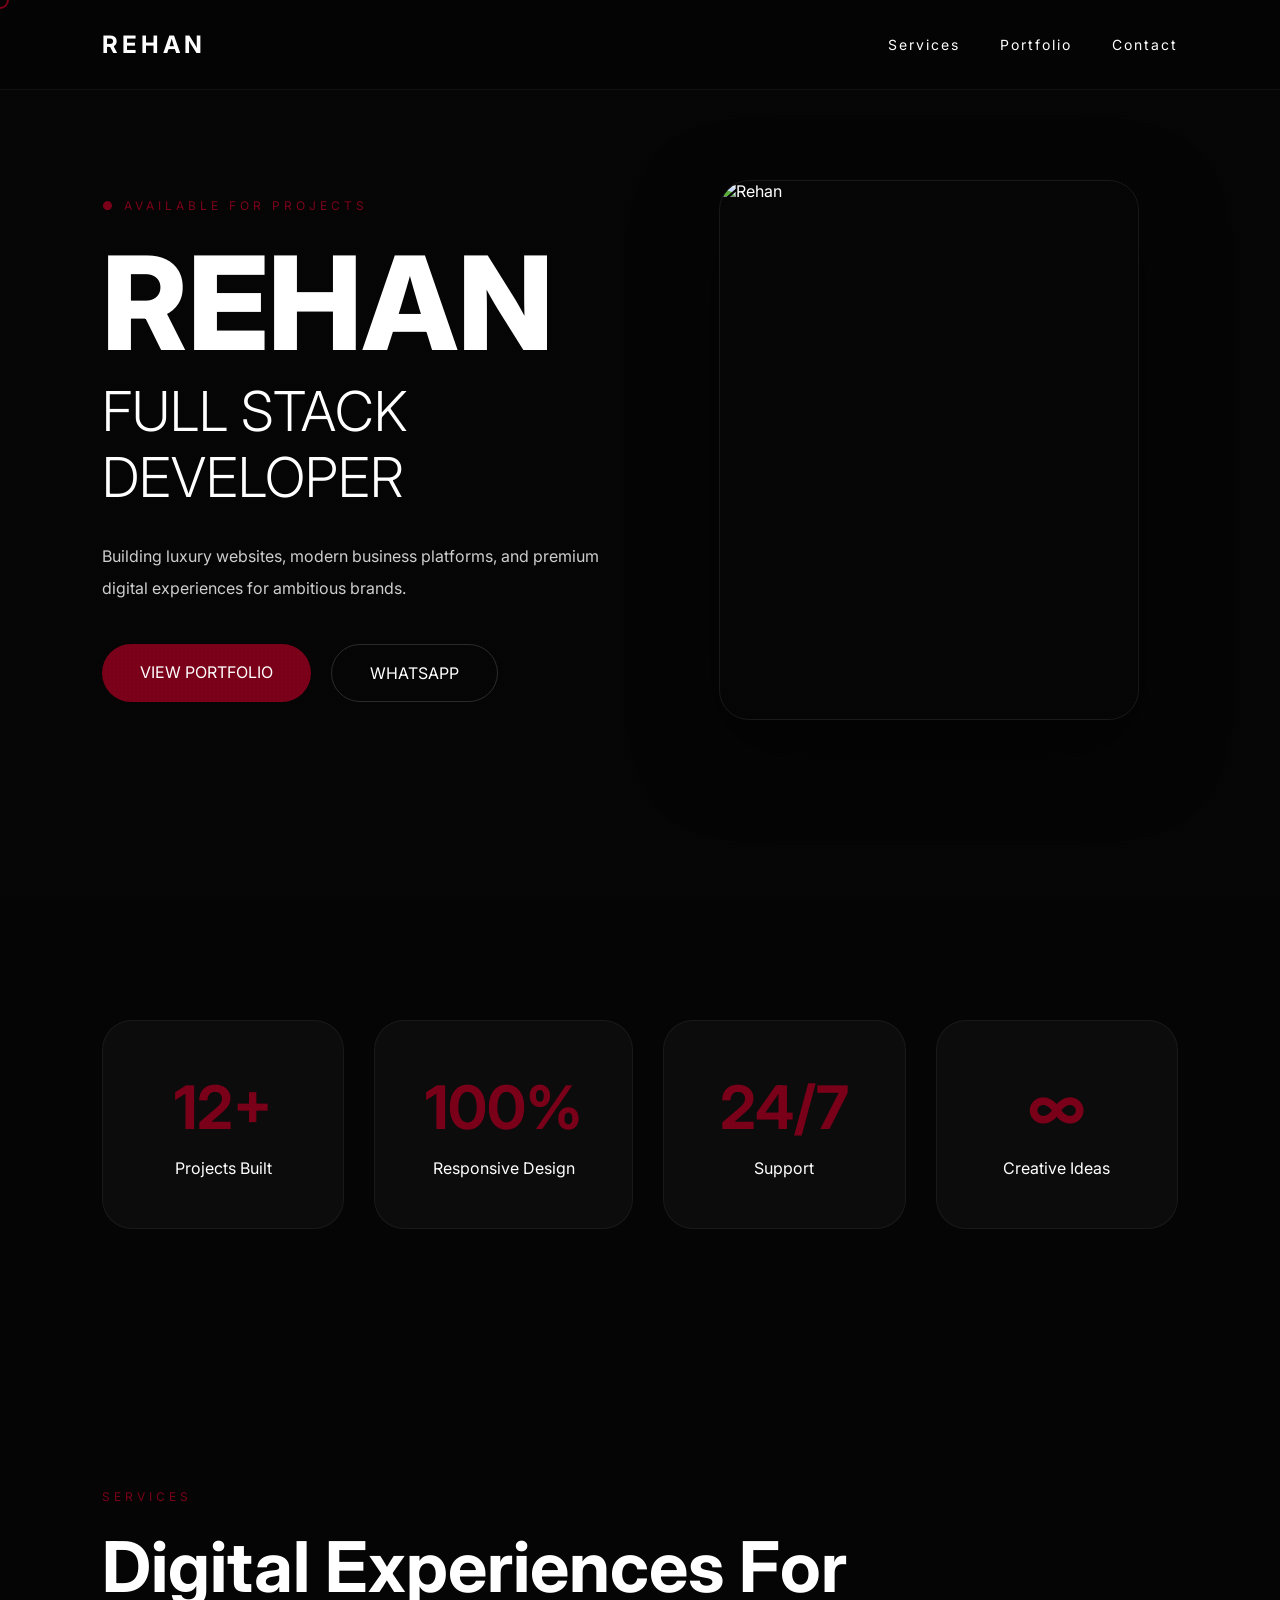
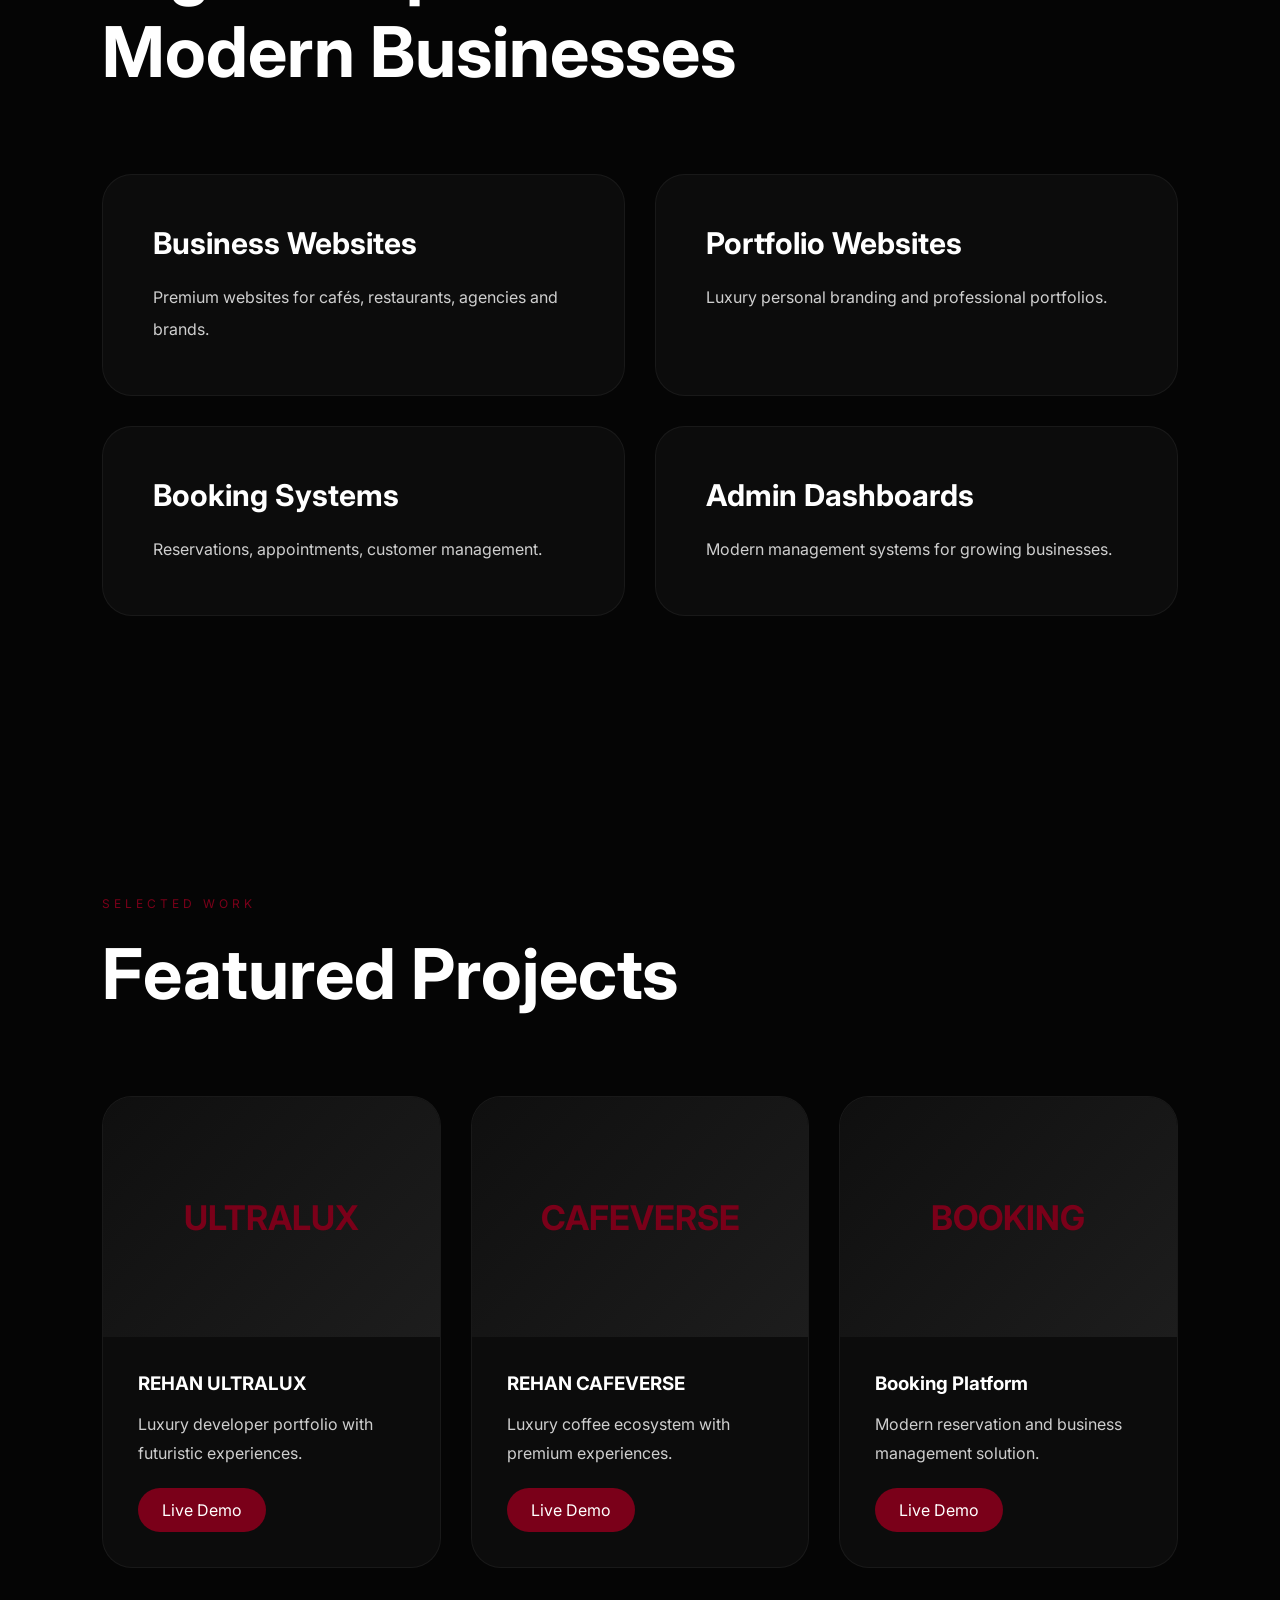
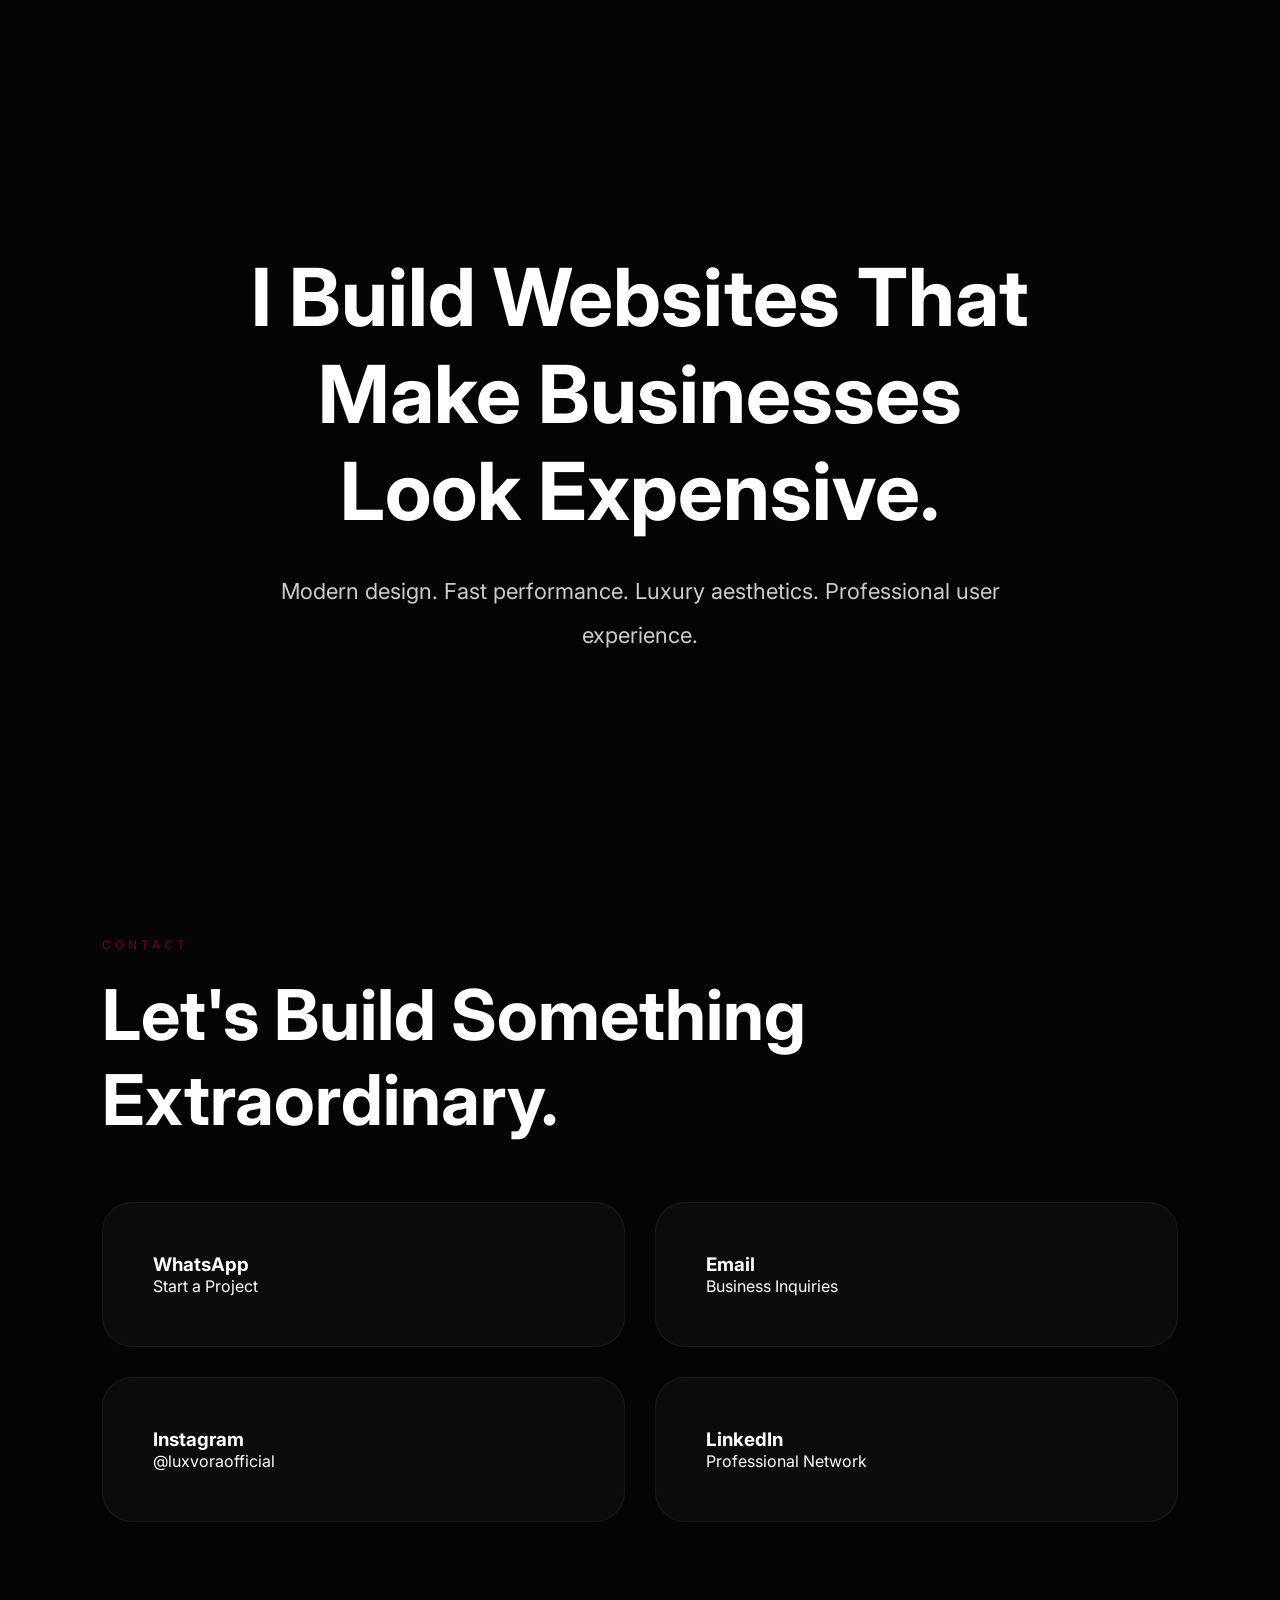
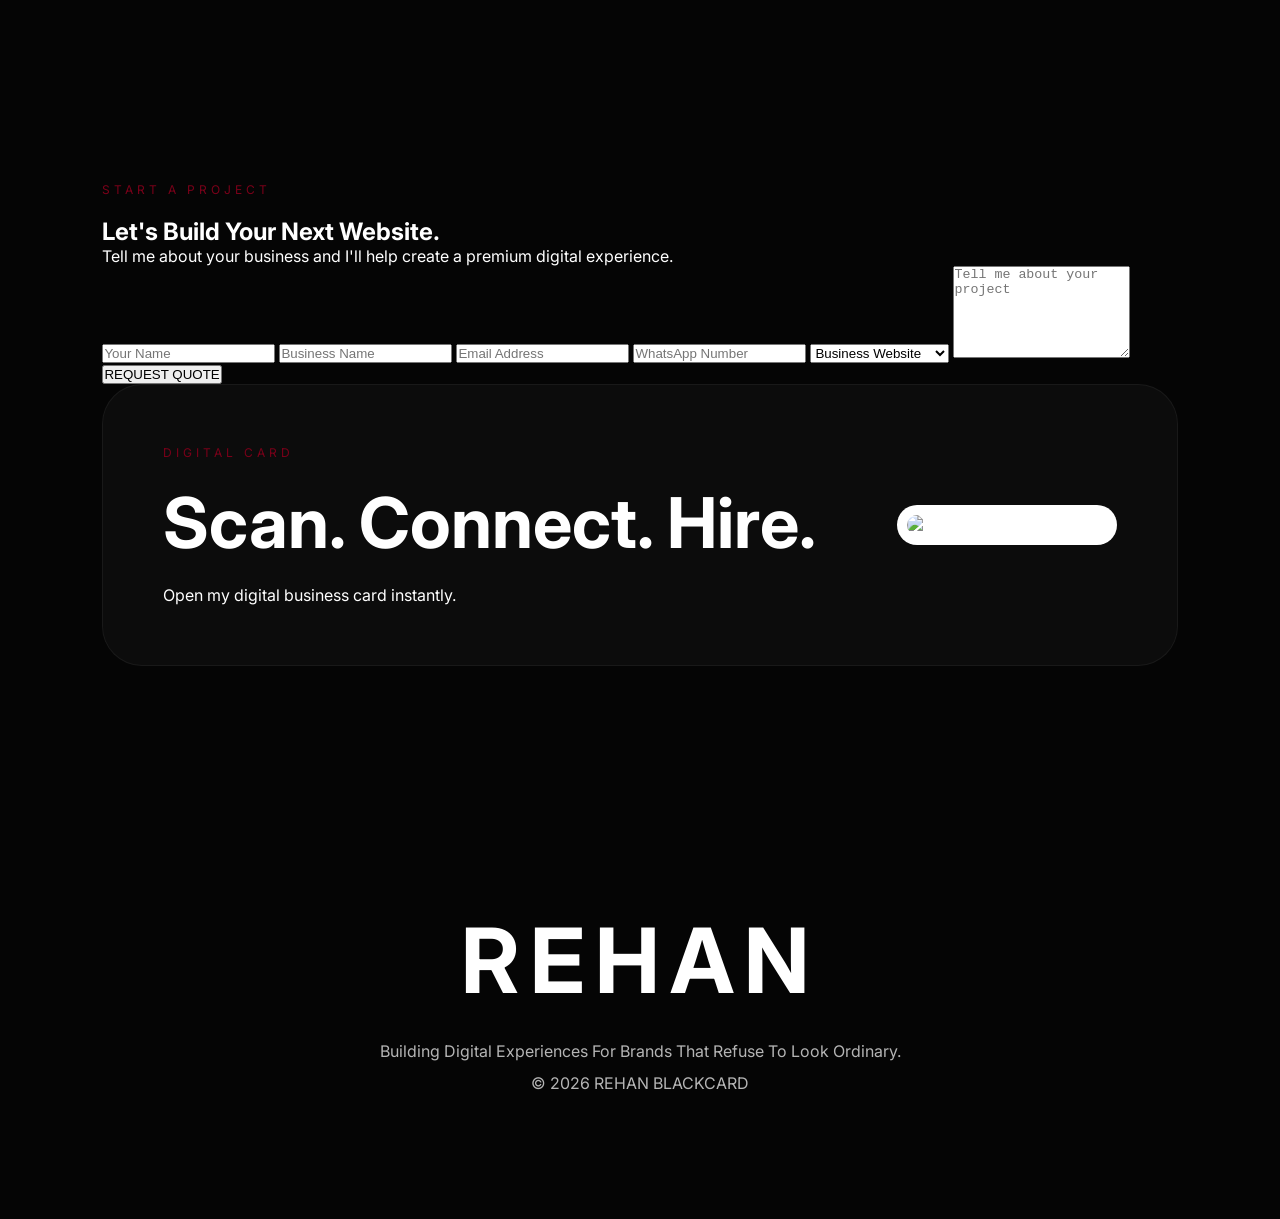
==== commit e5dd107b: "Update index.html" ====
--- a/index.html
+++ b/index.html
@@ -427,6 +427,86 @@
 
 <section class="qr-section">
 
+  <section class="booking-section">
+
+<p class="section-tag">
+START A PROJECT
+</p>
+
+<h2>
+
+Let's Build
+Your Next Website.
+
+</h2>
+
+<p class="booking-text">
+
+Tell me about your business and
+I'll help create a premium digital experience.
+
+</p>
+
+<form class="booking-form">
+
+<input
+type="text"
+placeholder="Your Name"
+required>
+
+<input
+type="text"
+placeholder="Business Name"
+required>
+
+<input
+type="email"
+placeholder="Email Address"
+required>
+
+<input
+type="tel"
+placeholder="WhatsApp Number"
+required>
+
+<select>
+
+<option>
+Business Website
+</option>
+
+<option>
+Restaurant Website
+</option>
+
+<option>
+Portfolio Website
+</option>
+
+<option>
+Booking System
+</option>
+
+<option>
+Custom Project
+</option>
+
+</select>
+
+<textarea
+placeholder="Tell me about your project"
+rows="6"></textarea>
+
+<button type="submit">
+
+REQUEST QUOTE
+
+</button>
+
+</form>
+
+</section>
+
 <div class="qr-card">
 
 <div>
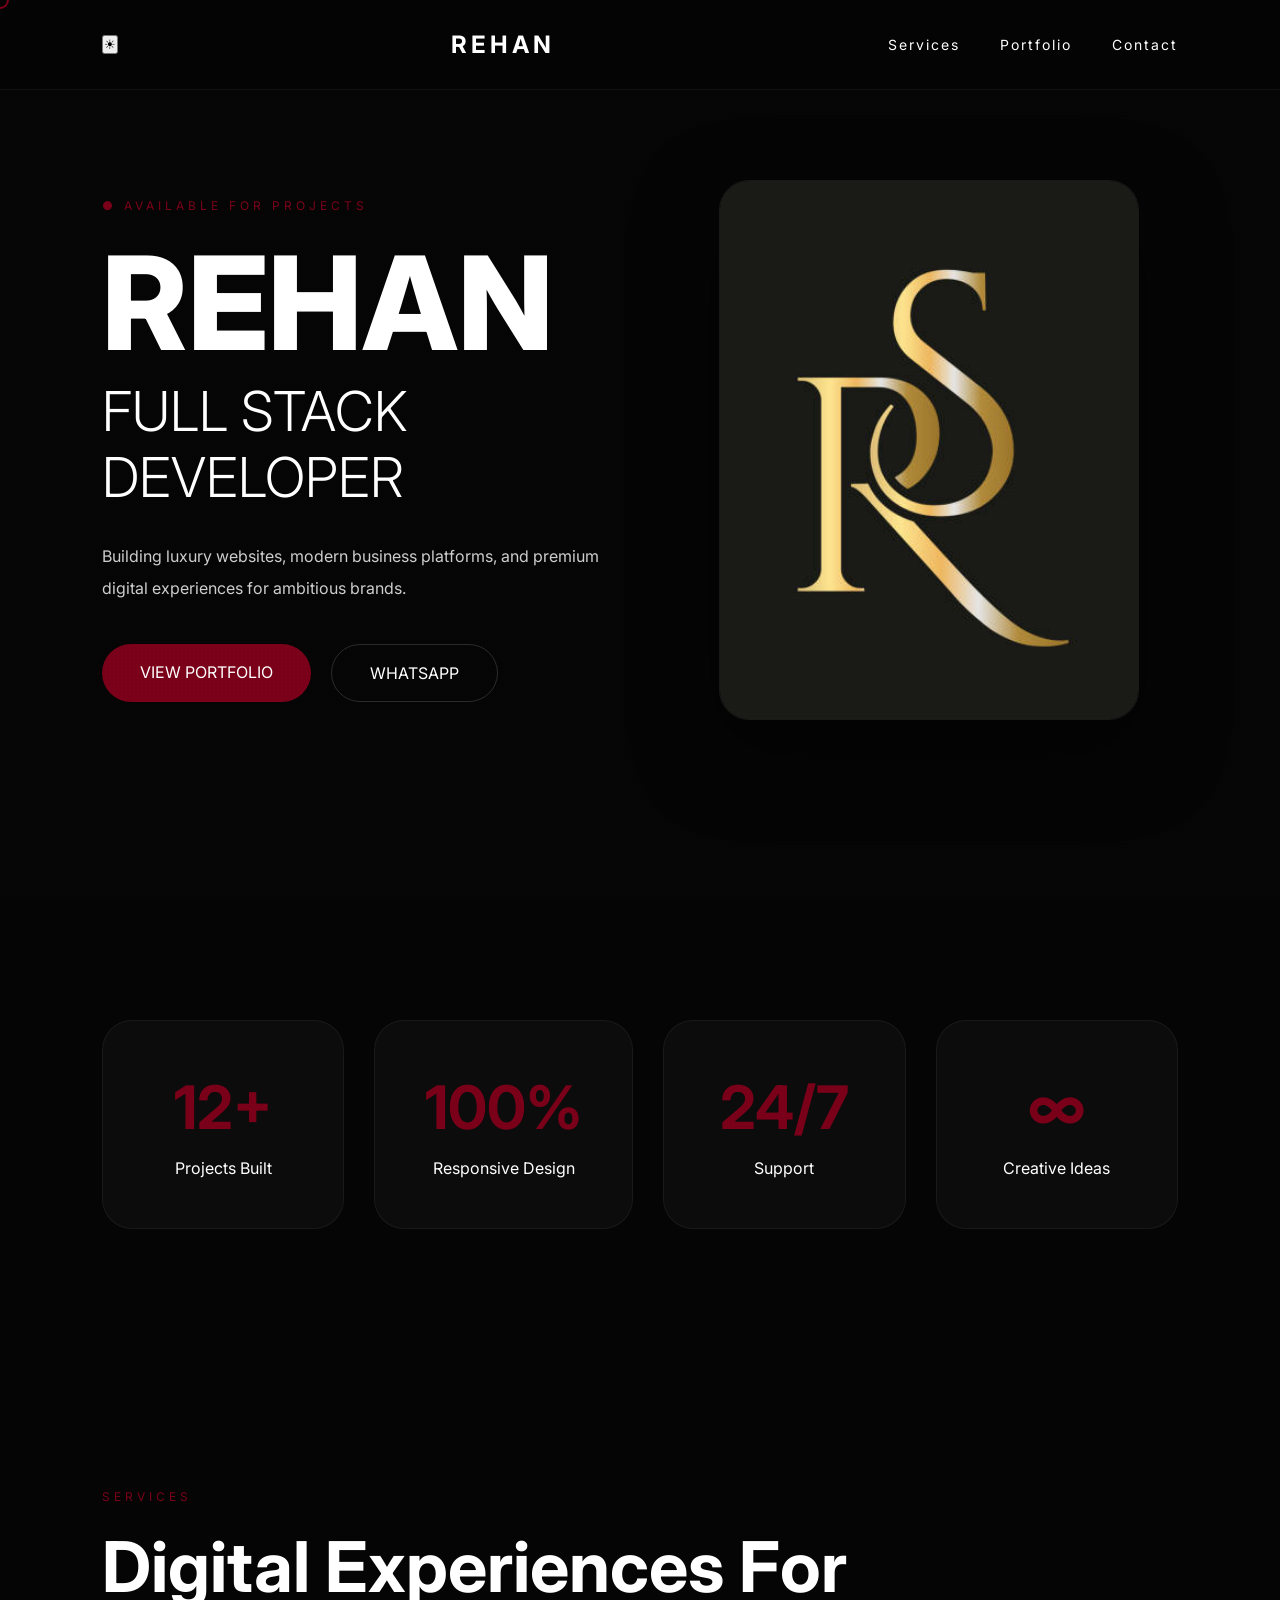
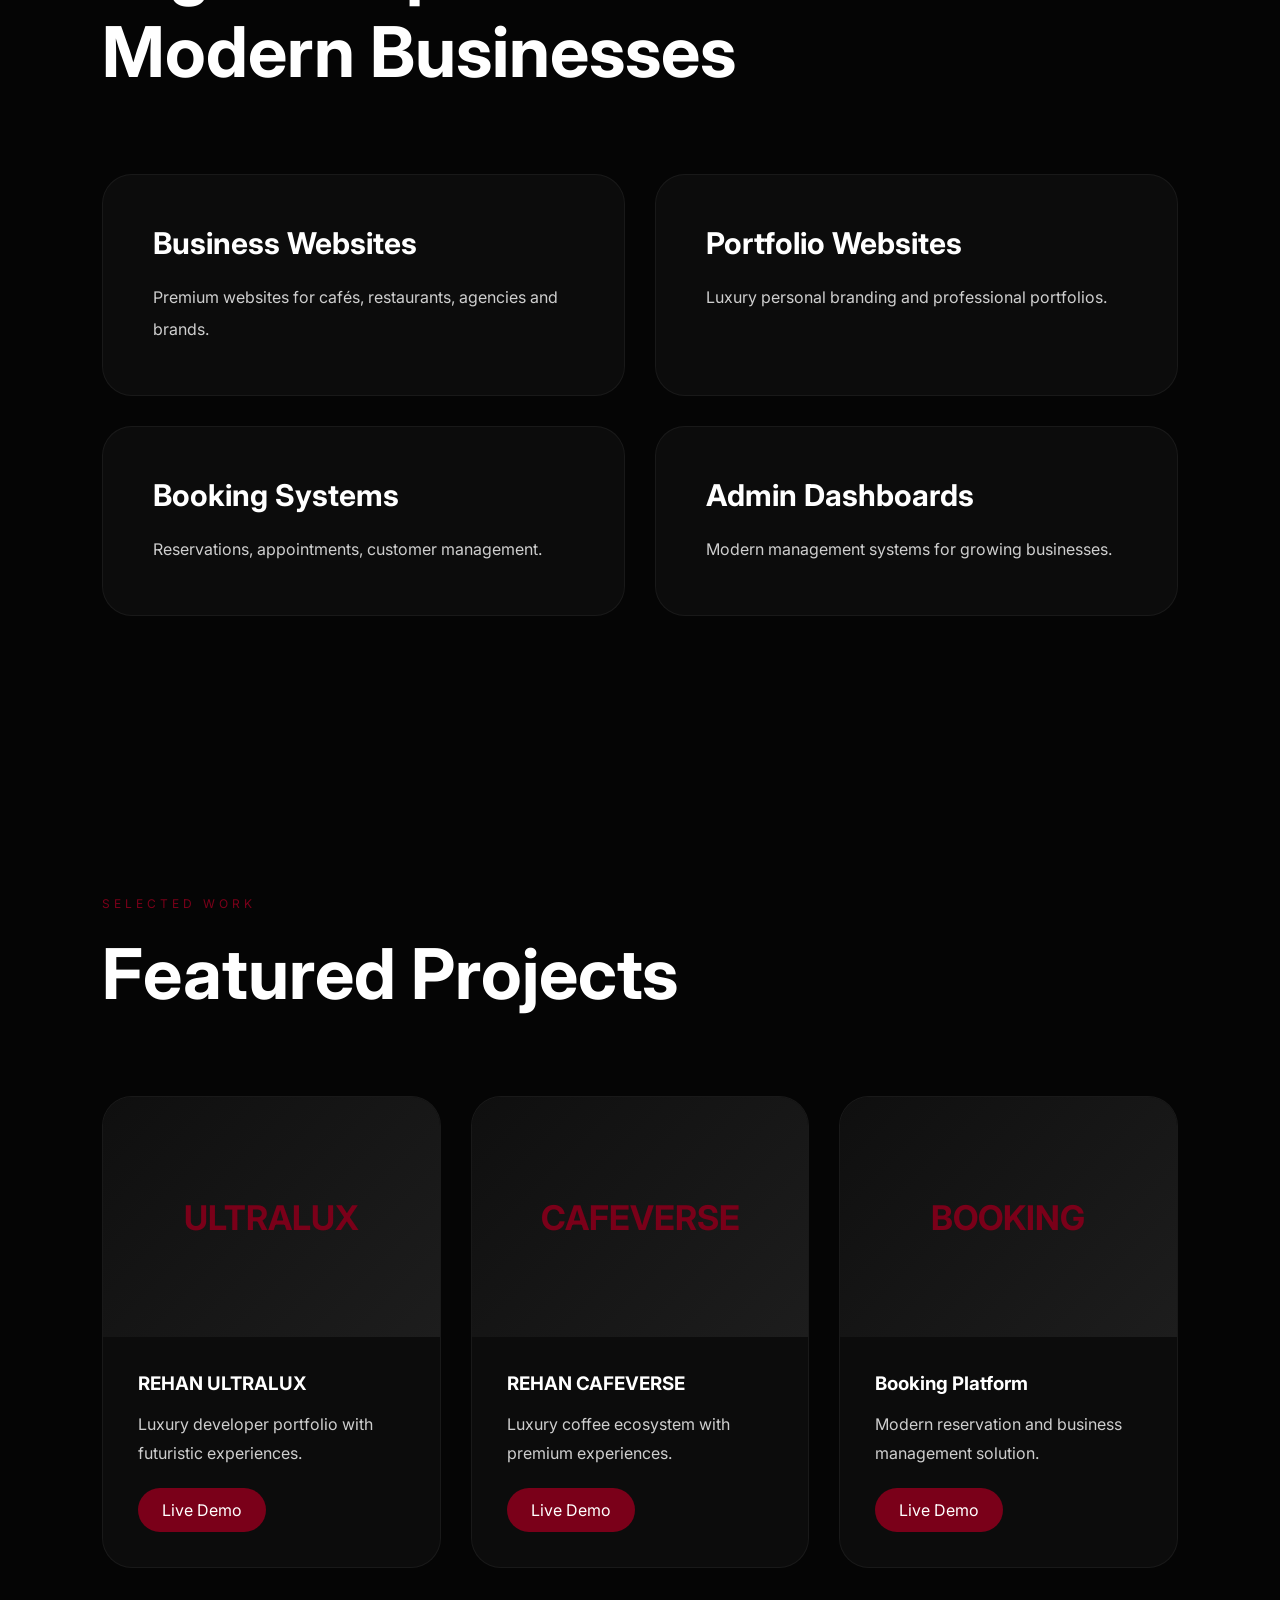
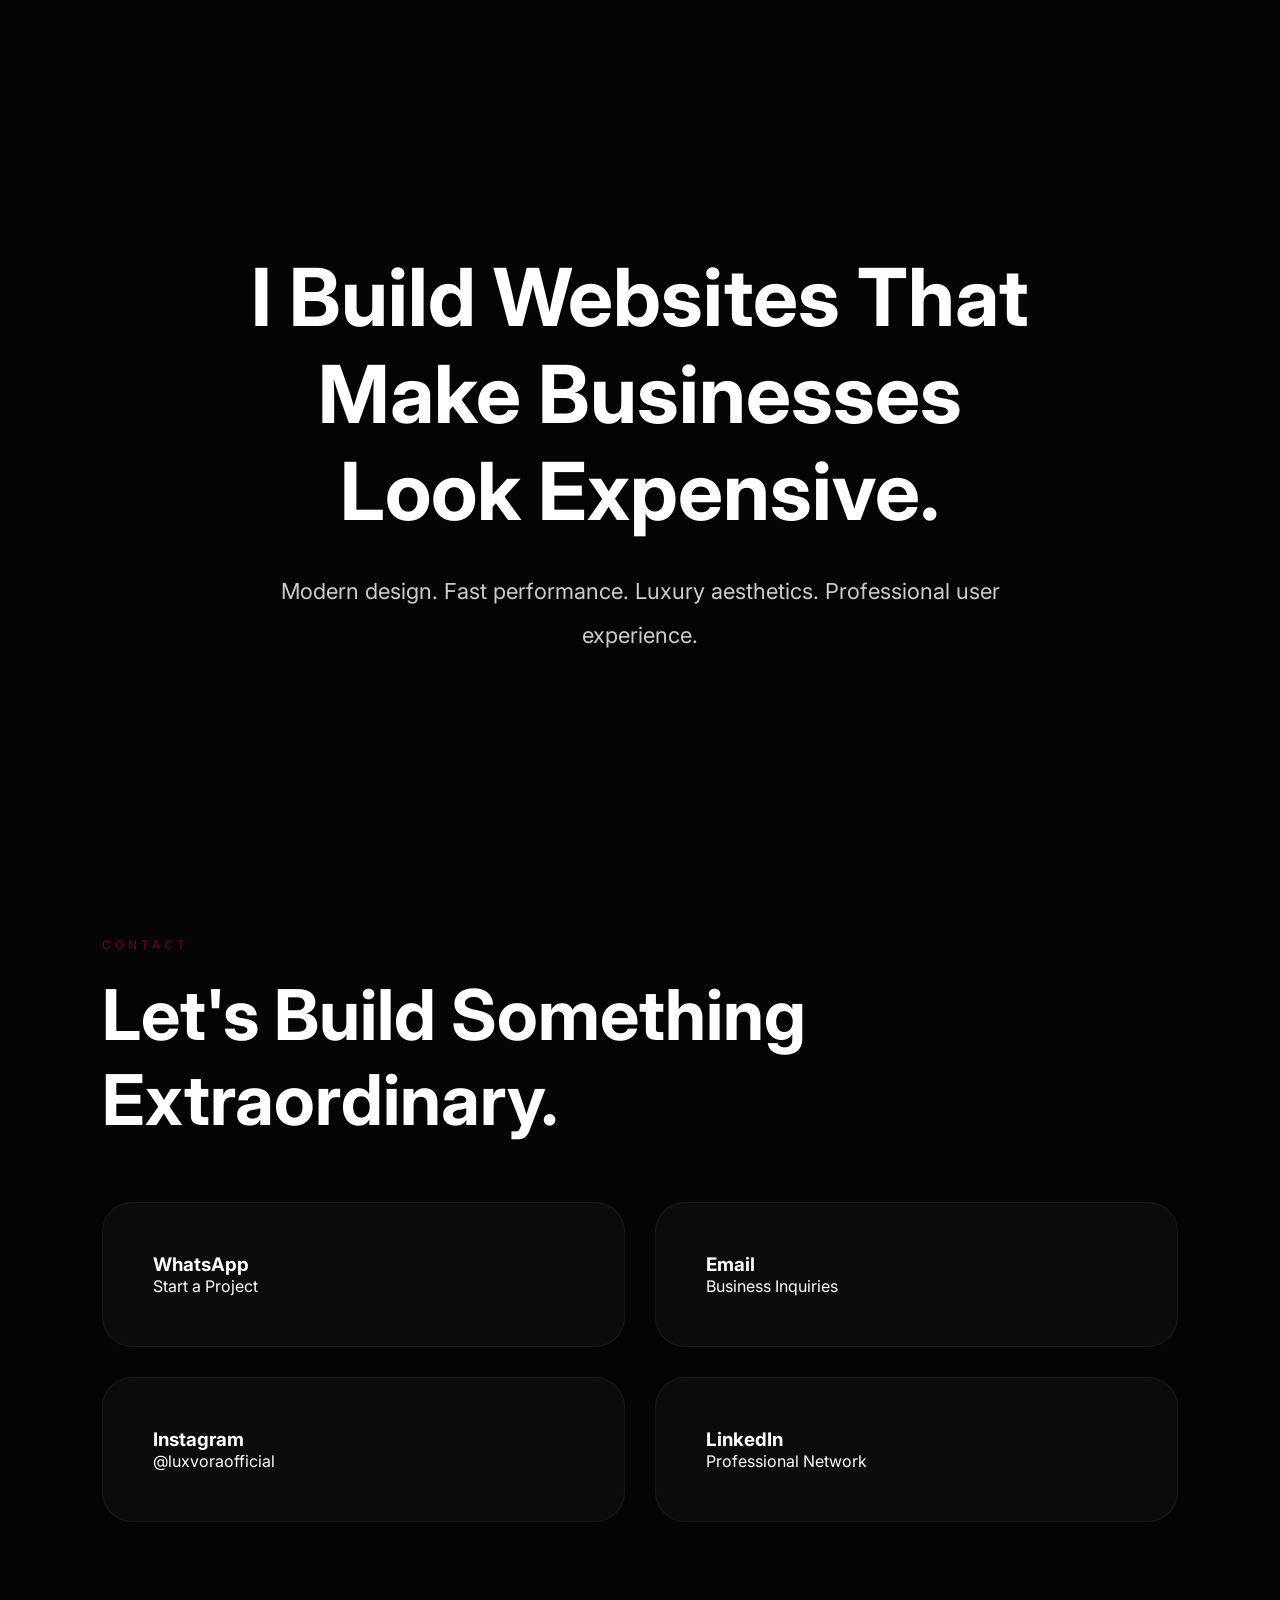
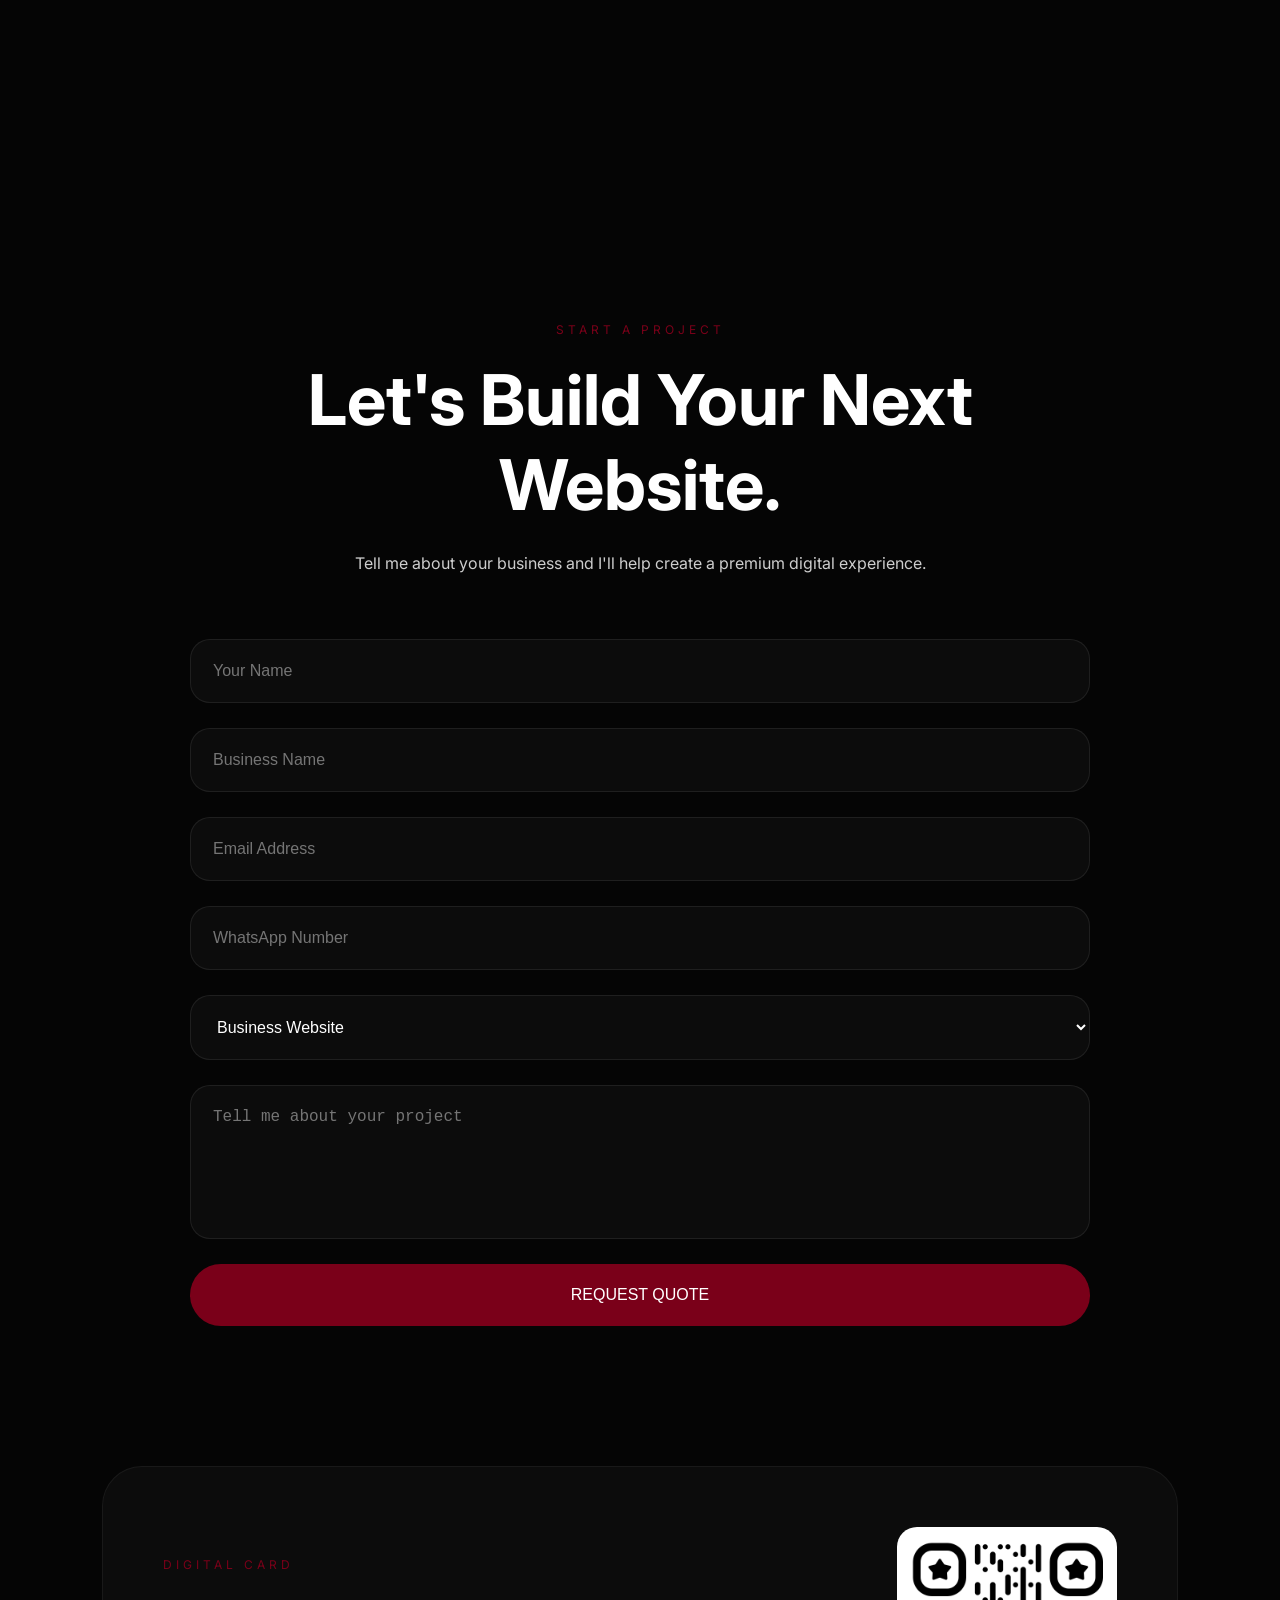
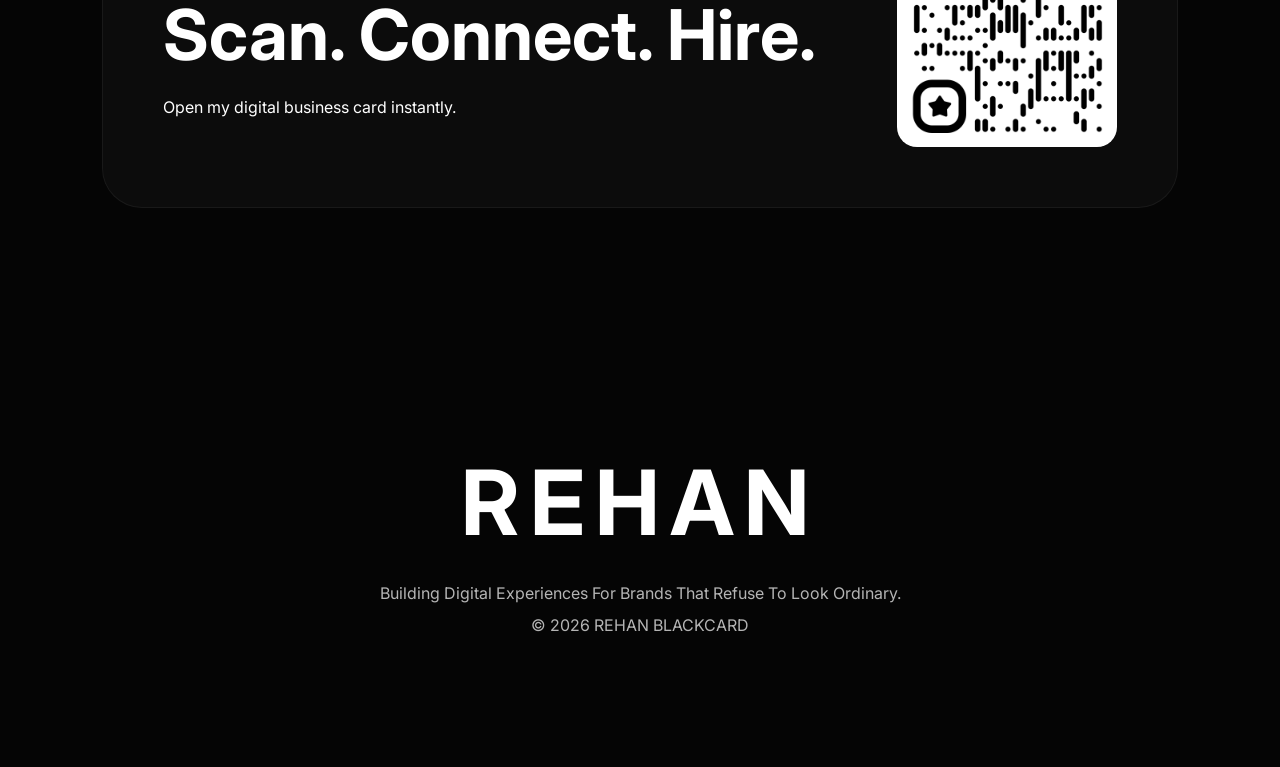
==== commit d8fb50a2: "Update index.html" ====
--- a/index.html
+++ b/index.html
@@ -23,6 +23,12 @@
 <div class="grain"></div>
 
 <header>
+
+  <button id="theme-toggle">
+
+☀
+
+</button>
 
 <div class="logo">
 REHAN
--- a/style.css
+++ b/style.css
@@ -787,3 +787,102 @@
 translateY(0);
 
 }
+
+/* BOOKING */
+
+.booking-section{
+
+padding:140px 8%;
+
+text-align:center;
+
+}
+
+.booking-section h2{
+
+font-size:70px;
+
+margin-bottom:20px;
+
+}
+
+.booking-text{
+
+max-width:700px;
+
+margin:0 auto 60px;
+
+line-height:2;
+
+opacity:.8;
+
+}
+
+.booking-form{
+
+max-width:900px;
+
+margin:auto;
+
+display:grid;
+
+gap:25px;
+
+}
+
+.booking-form input,
+.booking-form select,
+.booking-form textarea{
+
+padding:22px;
+
+background:
+rgba(255,255,255,.03);
+
+border:
+1px solid rgba(255,255,255,.08);
+
+border-radius:20px;
+
+color:white;
+
+font-size:16px;
+
+outline:none;
+
+}
+
+.booking-form textarea{
+
+resize:none;
+
+}
+
+.booking-form button{
+
+padding:22px;
+
+background:#7a0019;
+
+border:none;
+
+border-radius:50px;
+
+color:white;
+
+font-size:16px;
+
+cursor:pointer;
+
+transition:.4s;
+
+}
+
+.booking-form button:hover{
+
+transform:translateY(-5px);
+
+box-shadow:
+0 0 30px rgba(122,0,25,.5);
+
+}
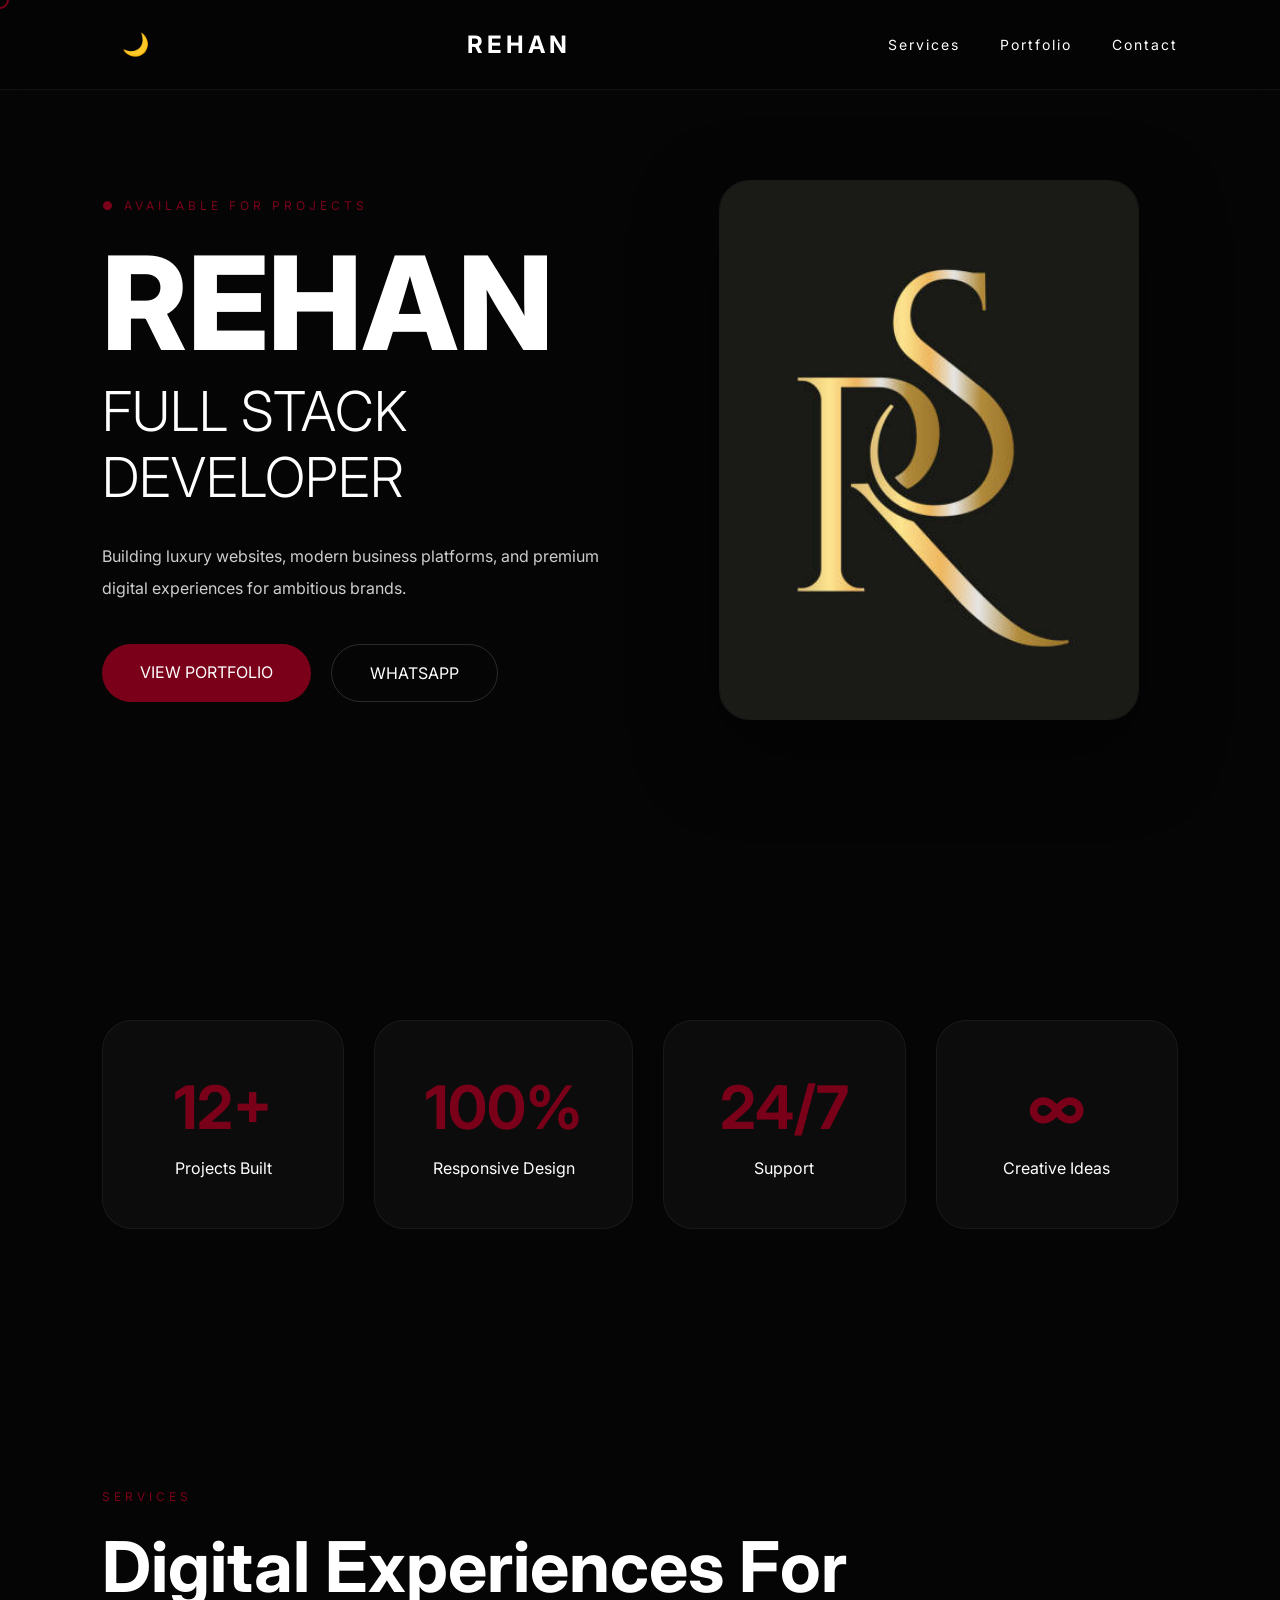
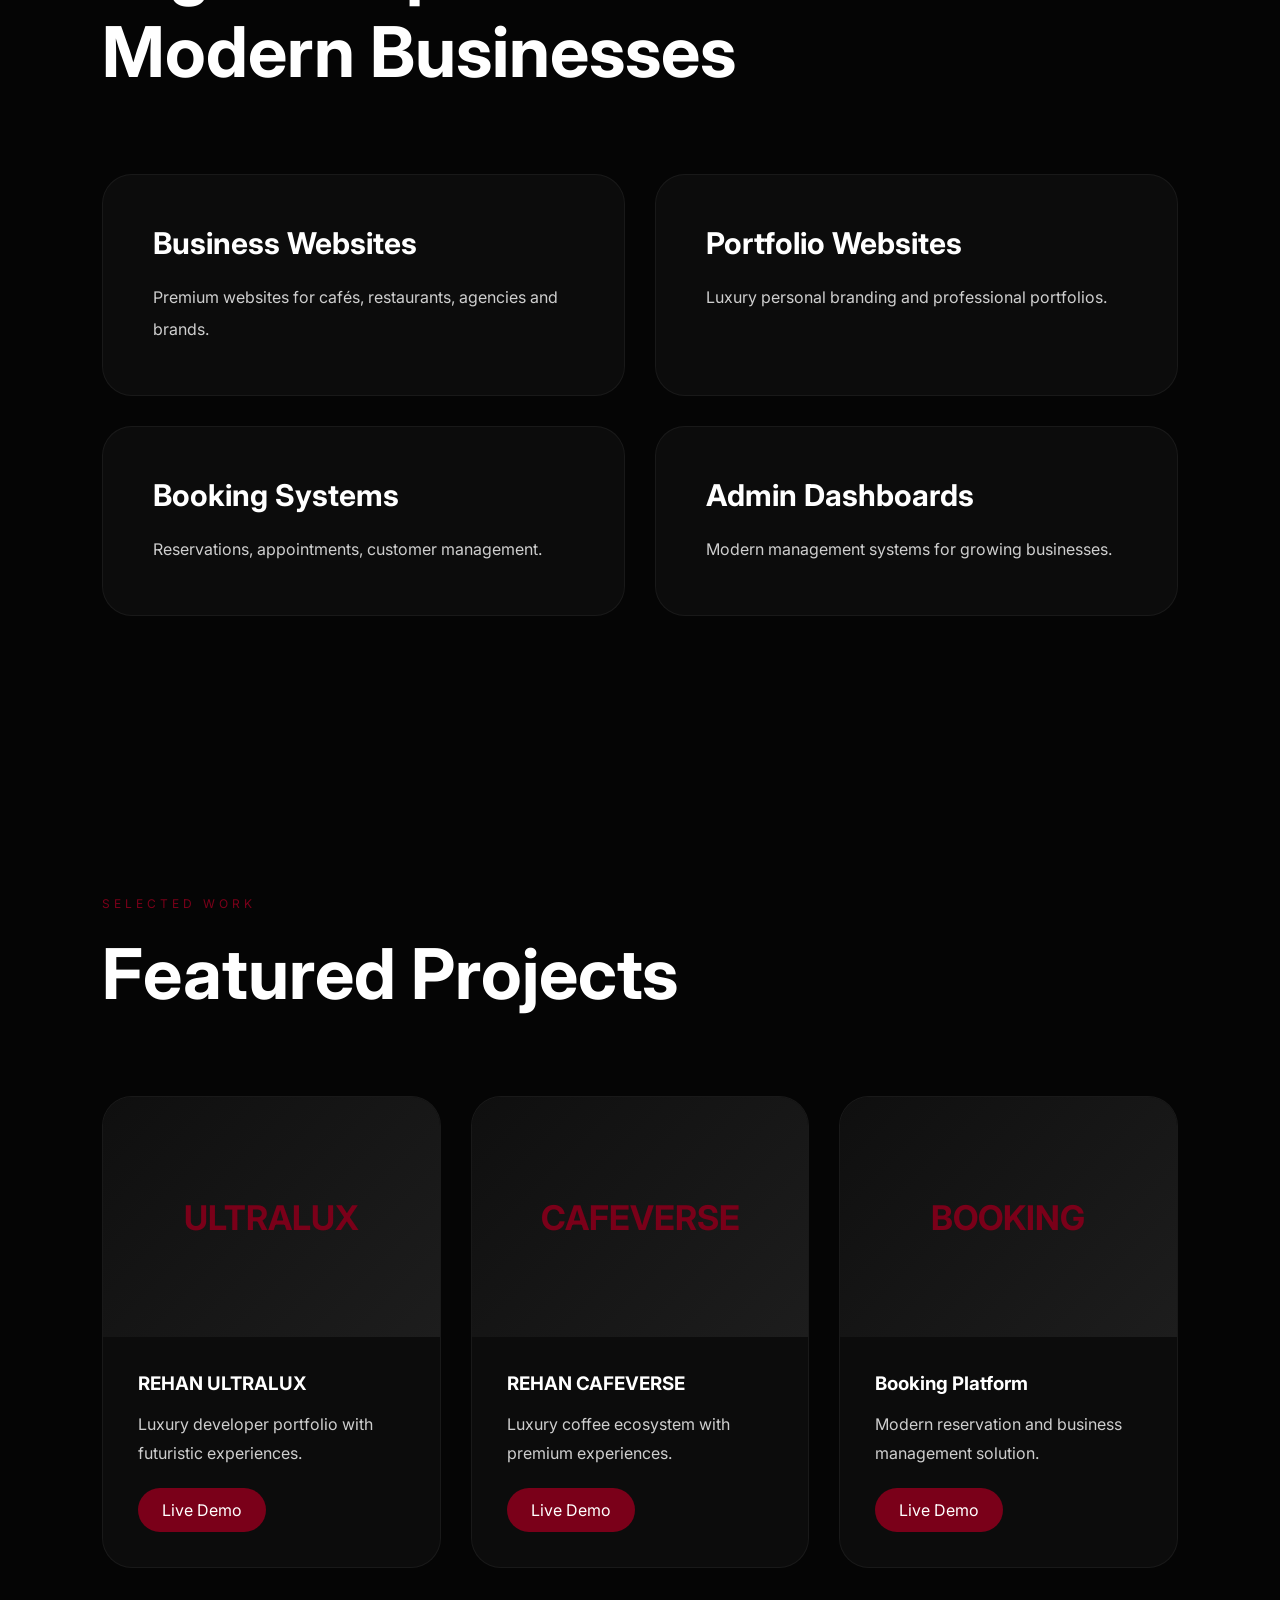
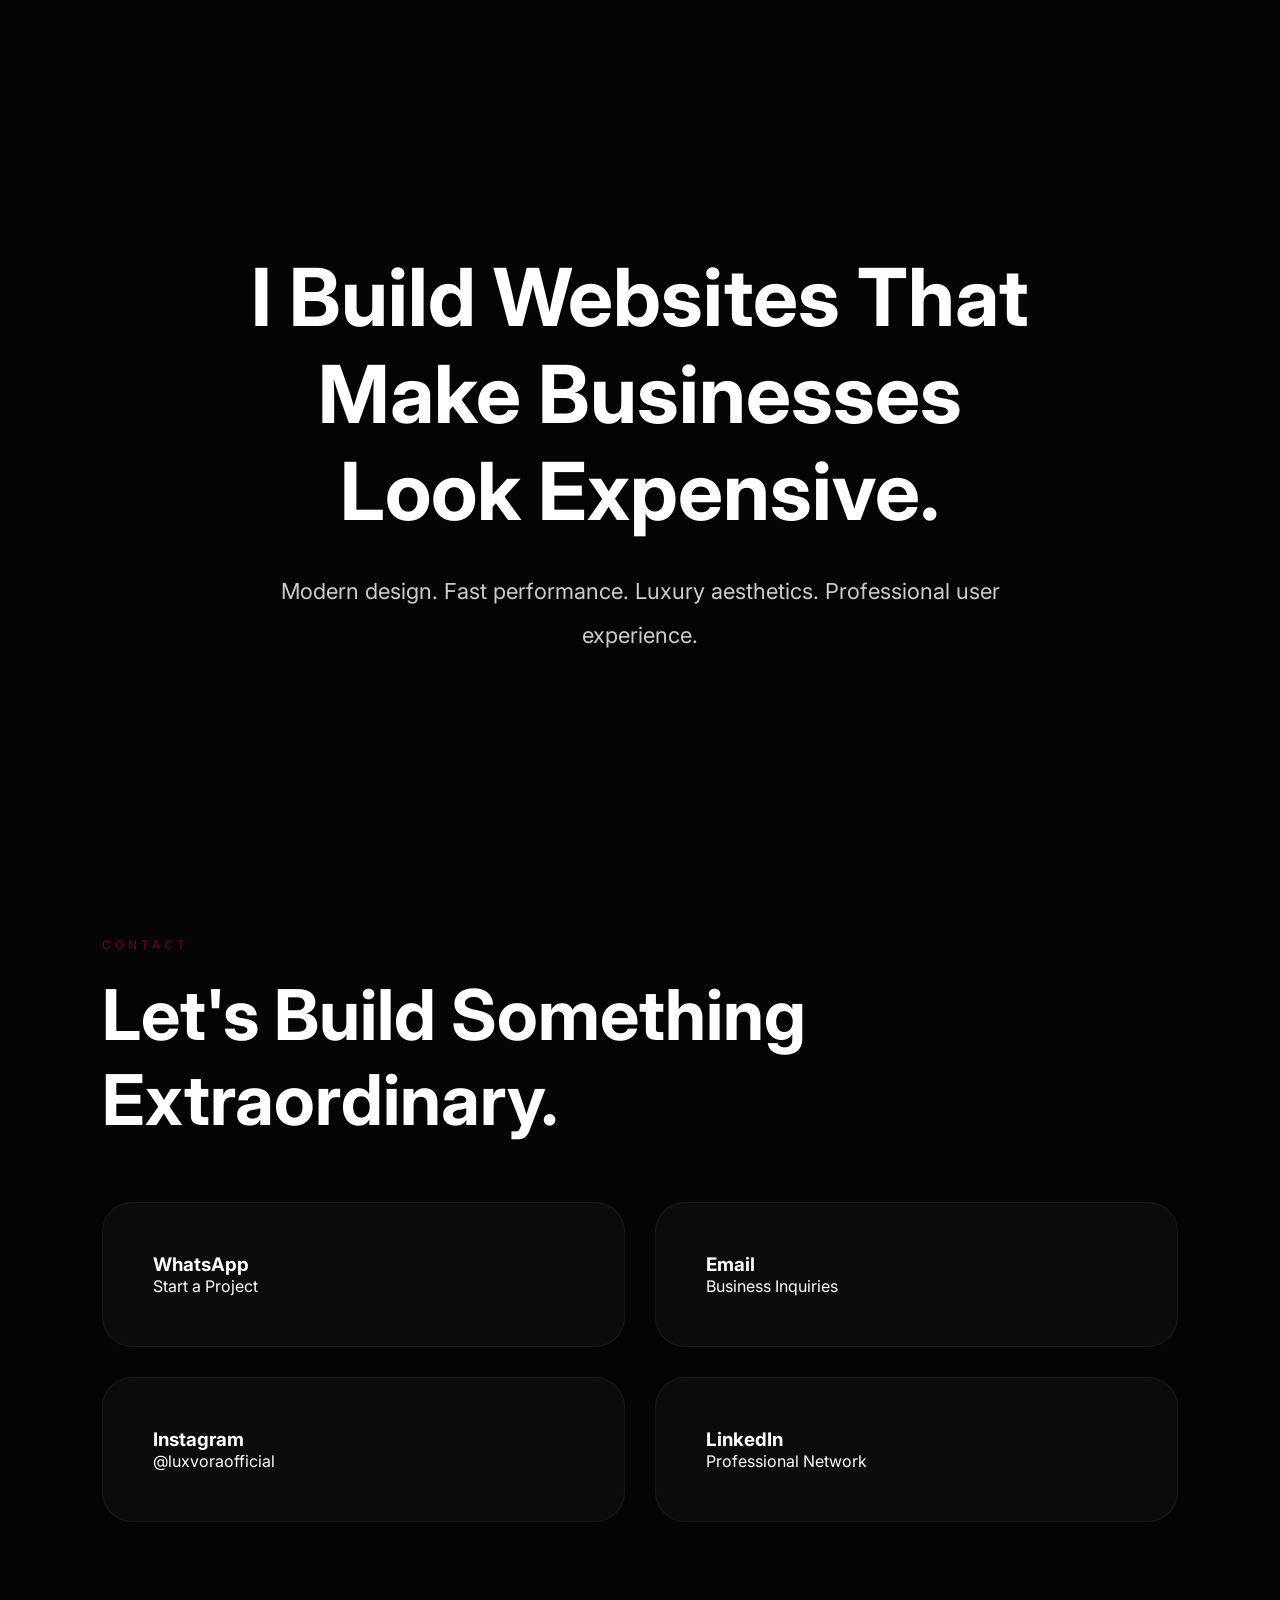
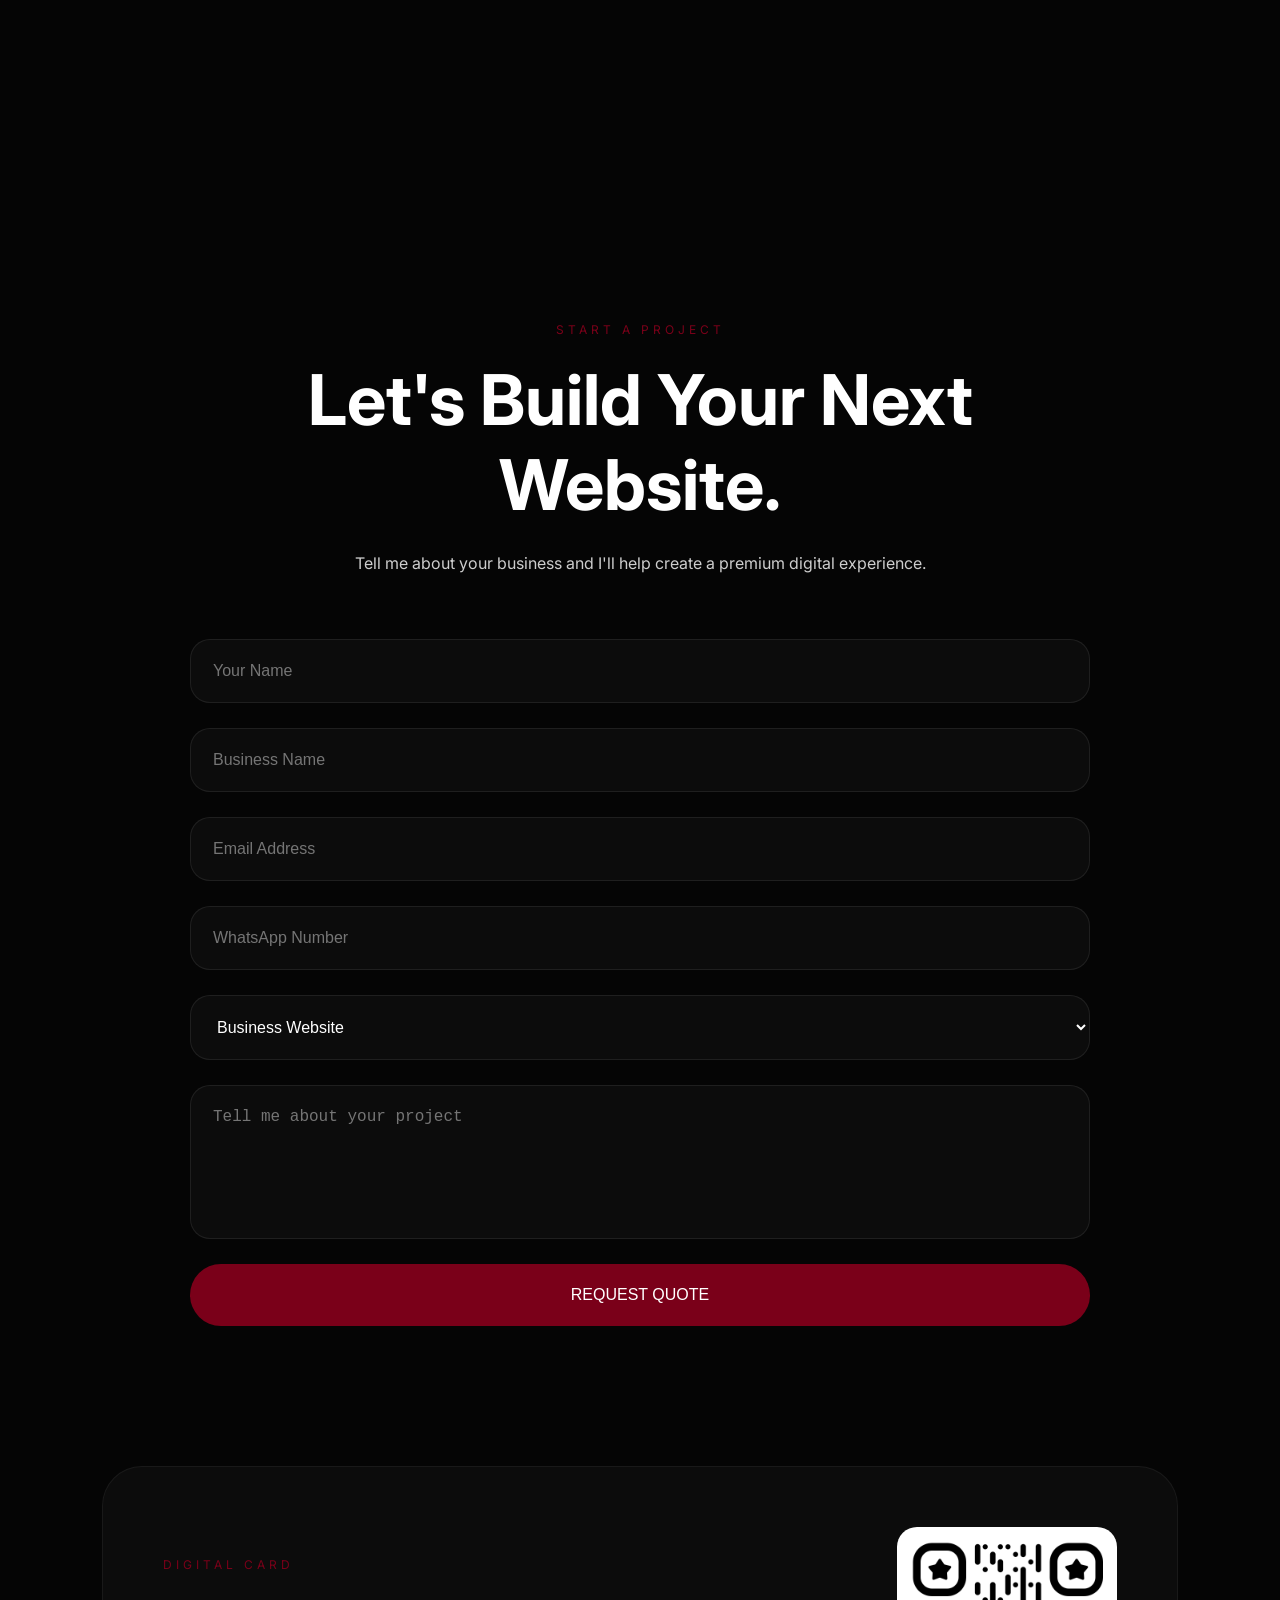
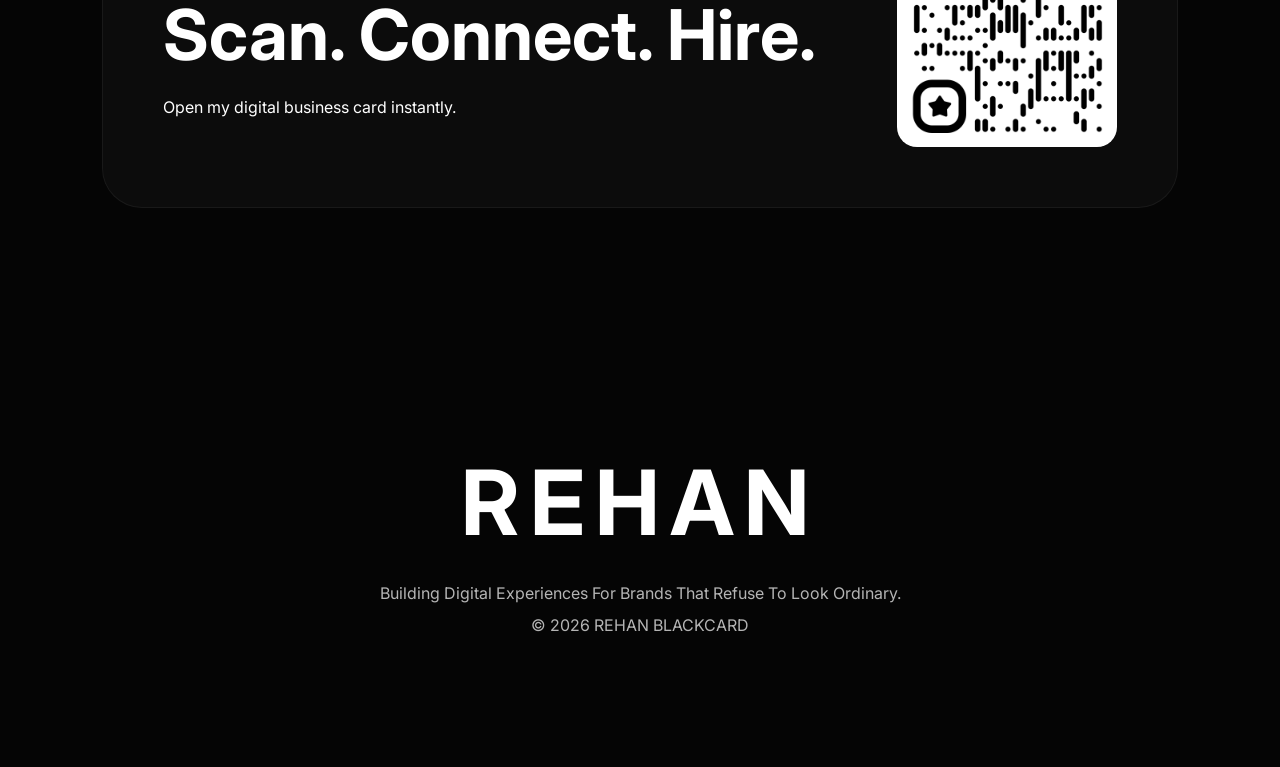
==== commit 22eb4933: "Update index.html" ====
--- a/index.html
+++ b/index.html
@@ -24,12 +24,8 @@
 
 <header>
 
-  <button id="theme-toggle">
-
-☀
-
-</button>
-
+  <button id="theme-toggle">🌙</button>
+  
 <div class="logo">
 REHAN
 </div>
--- a/style.css
+++ b/style.css
@@ -886,3 +886,56 @@
 0 0 30px rgba(122,0,25,.5);
 
 }
+
+#theme-toggle{
+
+background:none;
+
+border:none;
+
+color:white;
+
+font-size:22px;
+
+cursor:pointer;
+
+margin-left:20px;
+
+}
+
+.light-theme{
+
+background:#f5f1ea;
+
+color:#111;
+
+}
+
+.light-theme header{
+
+background:
+rgba(255,255,255,.9);
+
+}
+
+.light-theme .service-card,
+.light-theme .project-card,
+.light-theme .contact-card,
+.light-theme .stat-card{
+
+background:white;
+
+color:#111;
+
+border:
+1px solid rgba(0,0,0,.08);
+
+}
+
+.light-theme .primary-btn{
+
+background:#7a0019;
+
+color:white;
+
+}
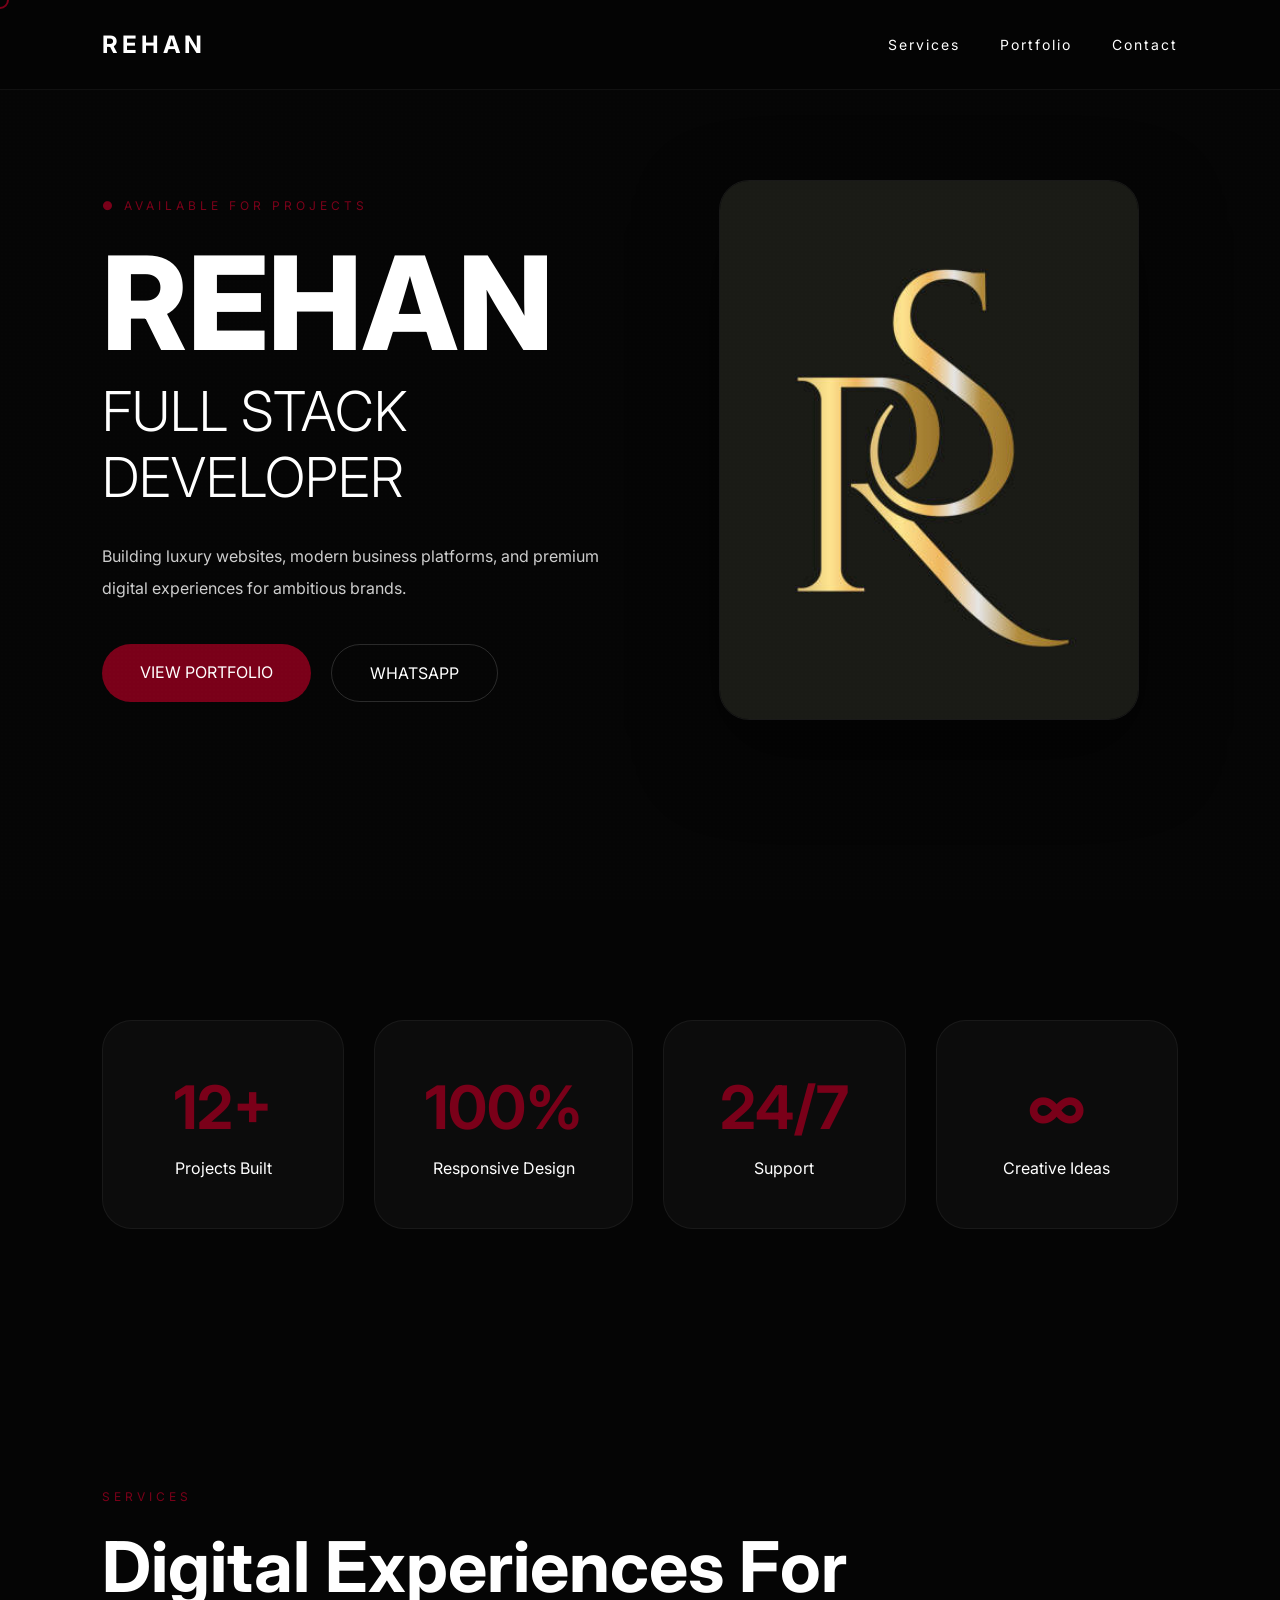
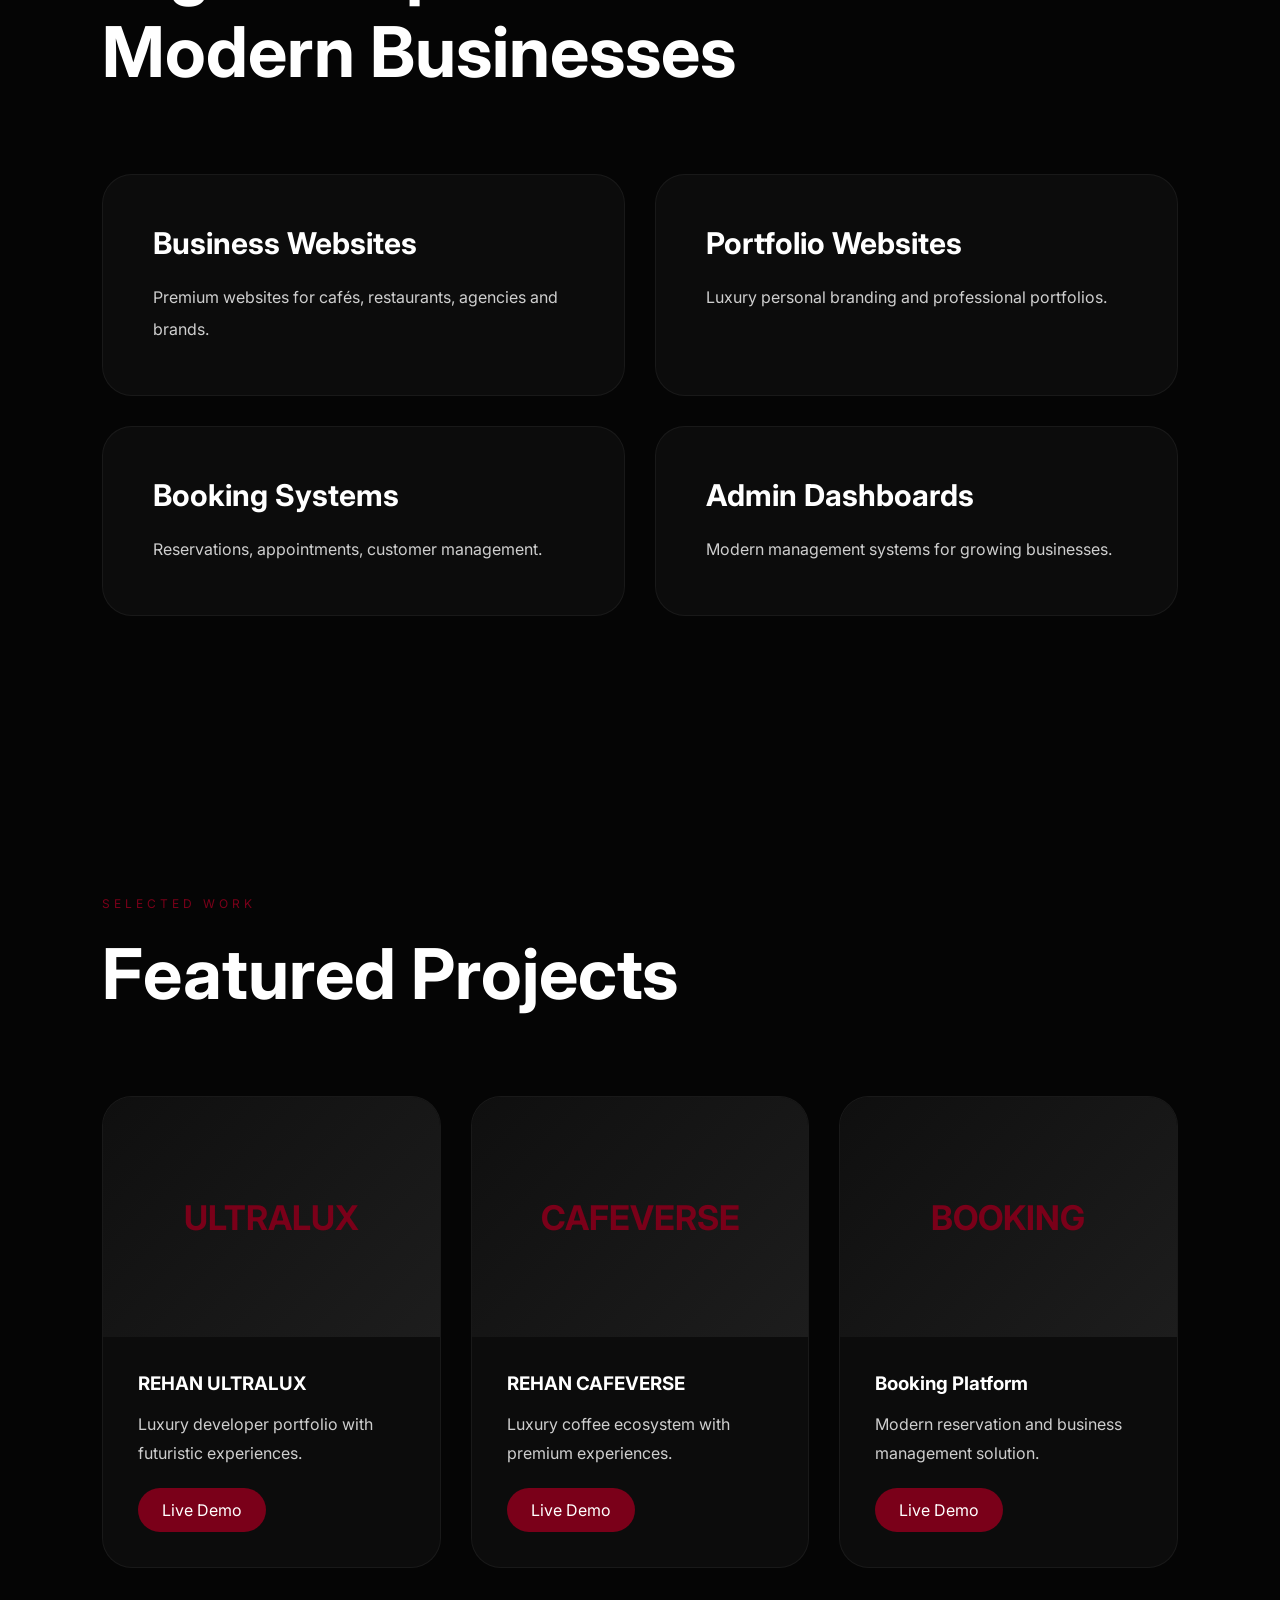
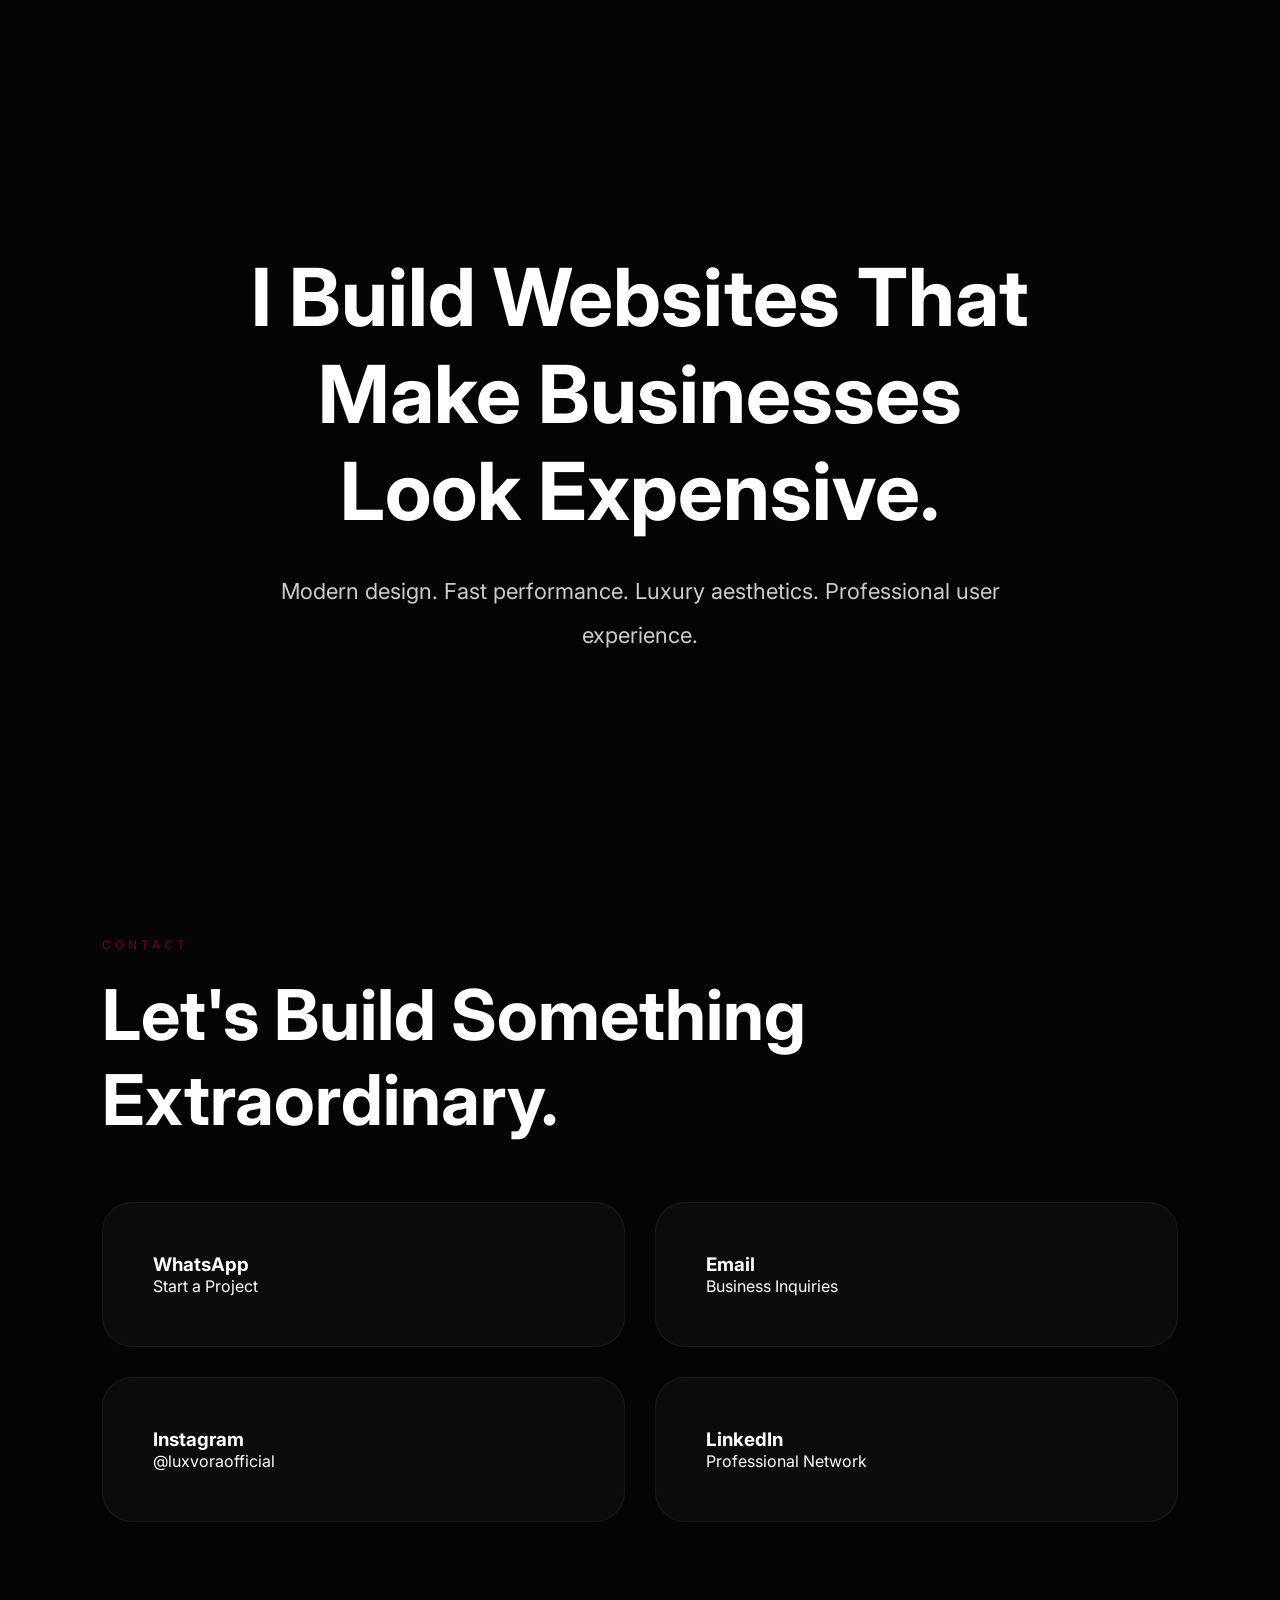
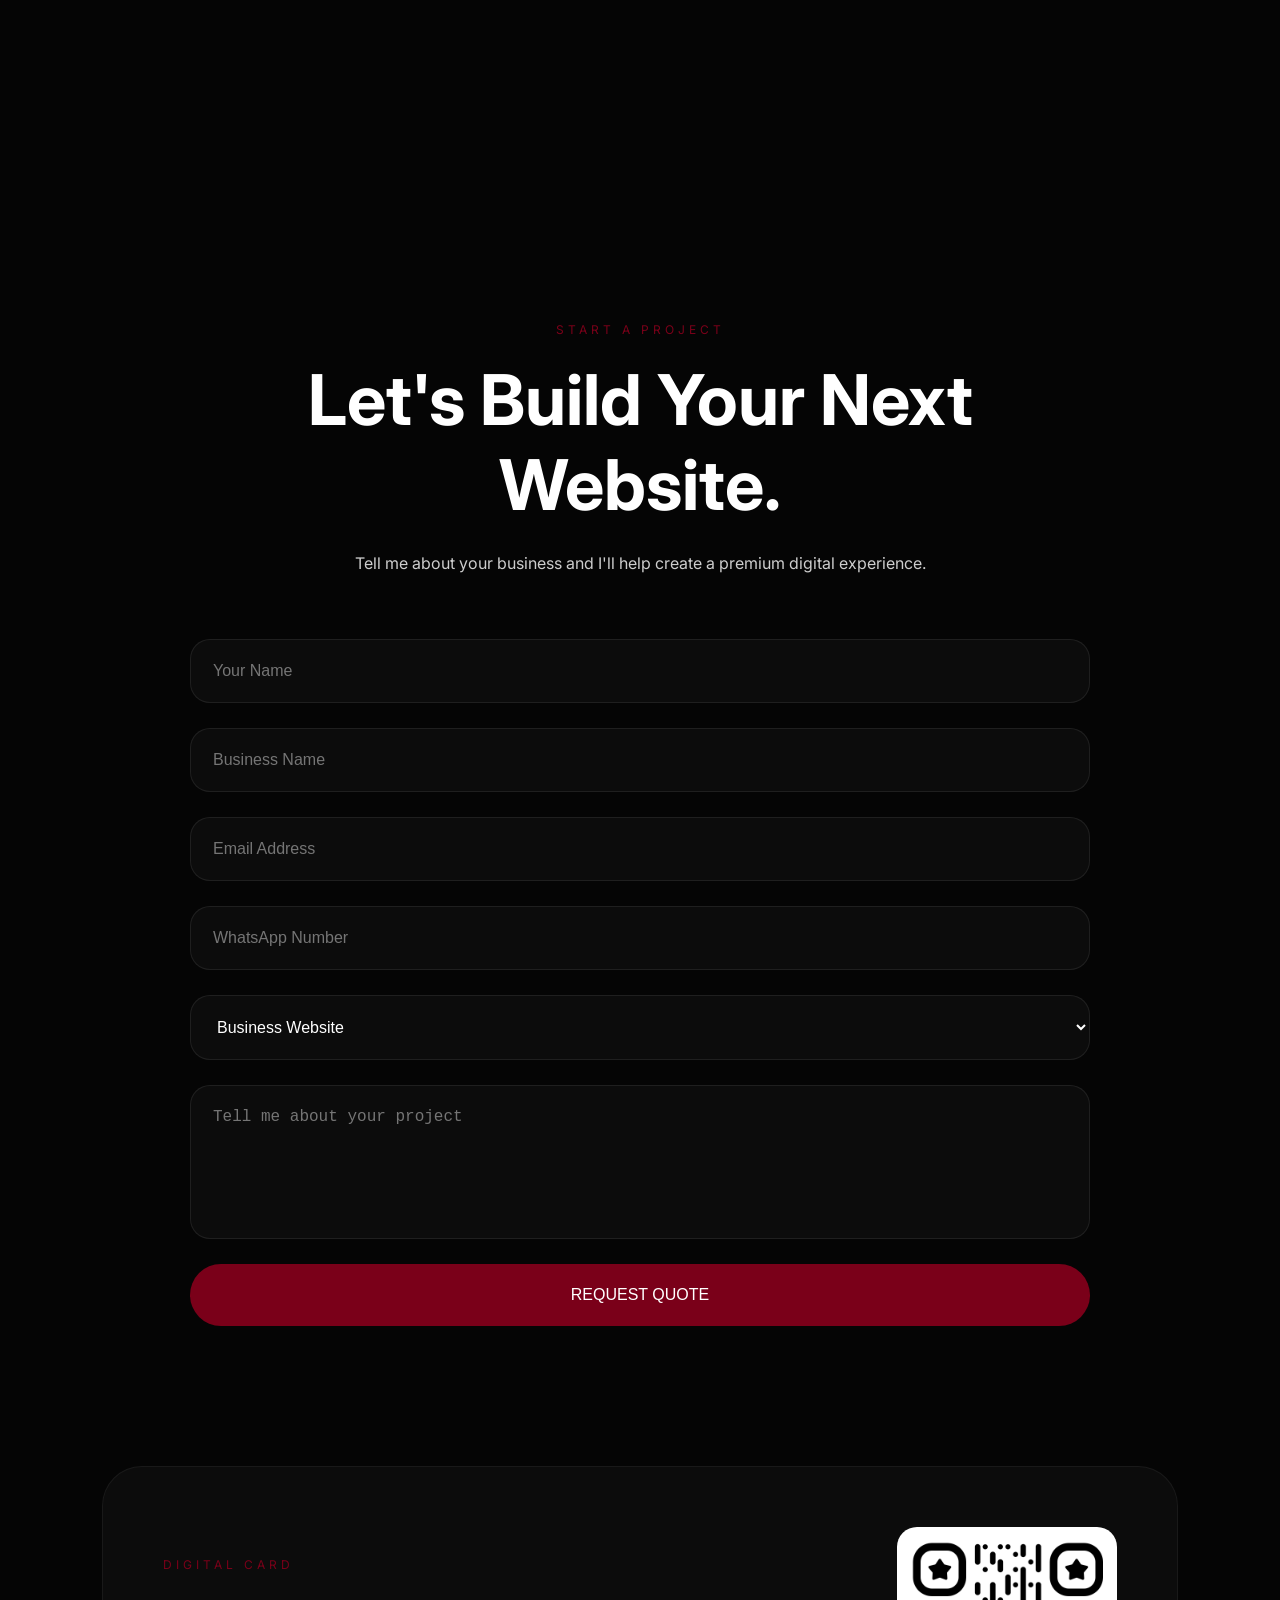
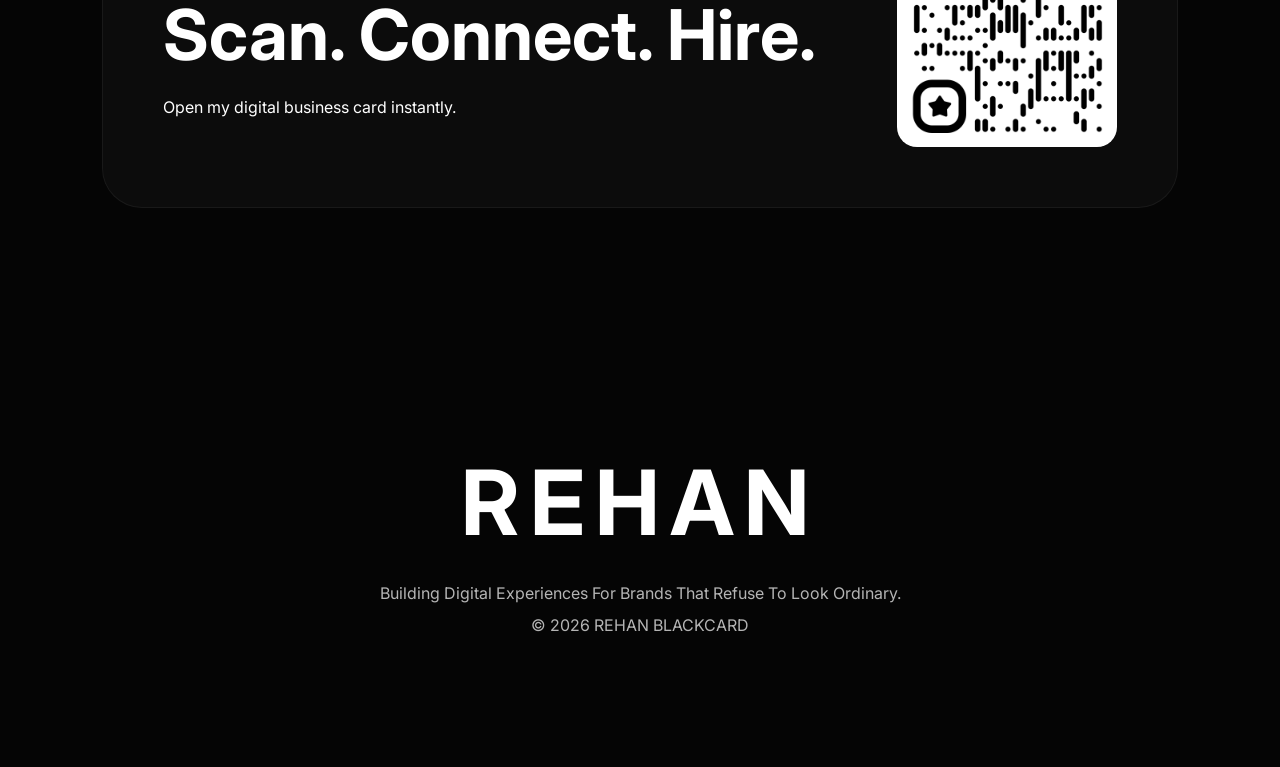
==== commit 8b75fc07: "Update index.html" ====
--- a/index.html
+++ b/index.html
@@ -22,10 +22,7 @@
 
 <div class="grain"></div>
 
-<header>
-
-  <button id="theme-toggle">🌙</button>
-  
+<header>  
 <div class="logo">
 REHAN
 </div>
--- a/style.css
+++ b/style.css
@@ -886,56 +886,3 @@
 0 0 30px rgba(122,0,25,.5);
 
 }
-
-#theme-toggle{
-
-background:none;
-
-border:none;
-
-color:white;
-
-font-size:22px;
-
-cursor:pointer;
-
-margin-left:20px;
-
-}
-
-.light-theme{
-
-background:#f5f1ea;
-
-color:#111;
-
-}
-
-.light-theme header{
-
-background:
-rgba(255,255,255,.9);
-
-}
-
-.light-theme .service-card,
-.light-theme .project-card,
-.light-theme .contact-card,
-.light-theme .stat-card{
-
-background:white;
-
-color:#111;
-
-border:
-1px solid rgba(0,0,0,.08);
-
-}
-
-.light-theme .primary-btn{
-
-background:#7a0019;
-
-color:white;
-
-}
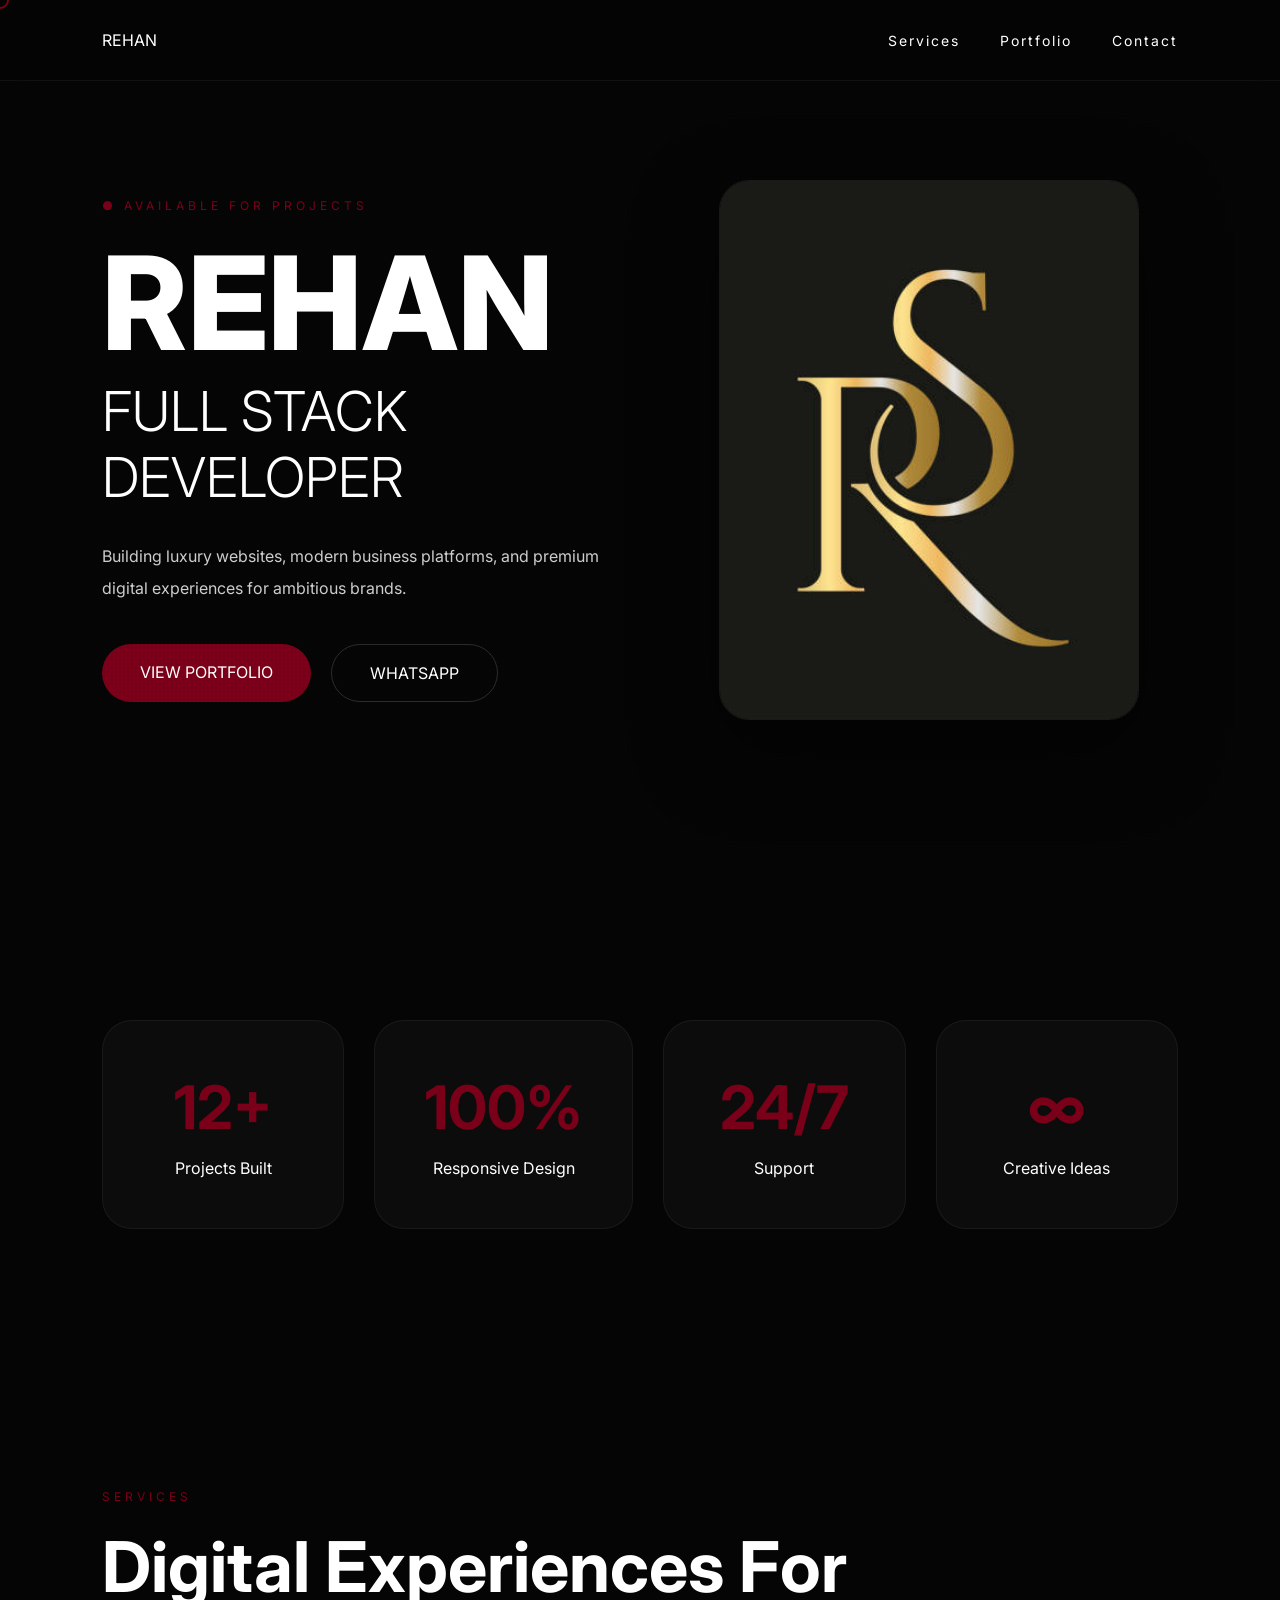
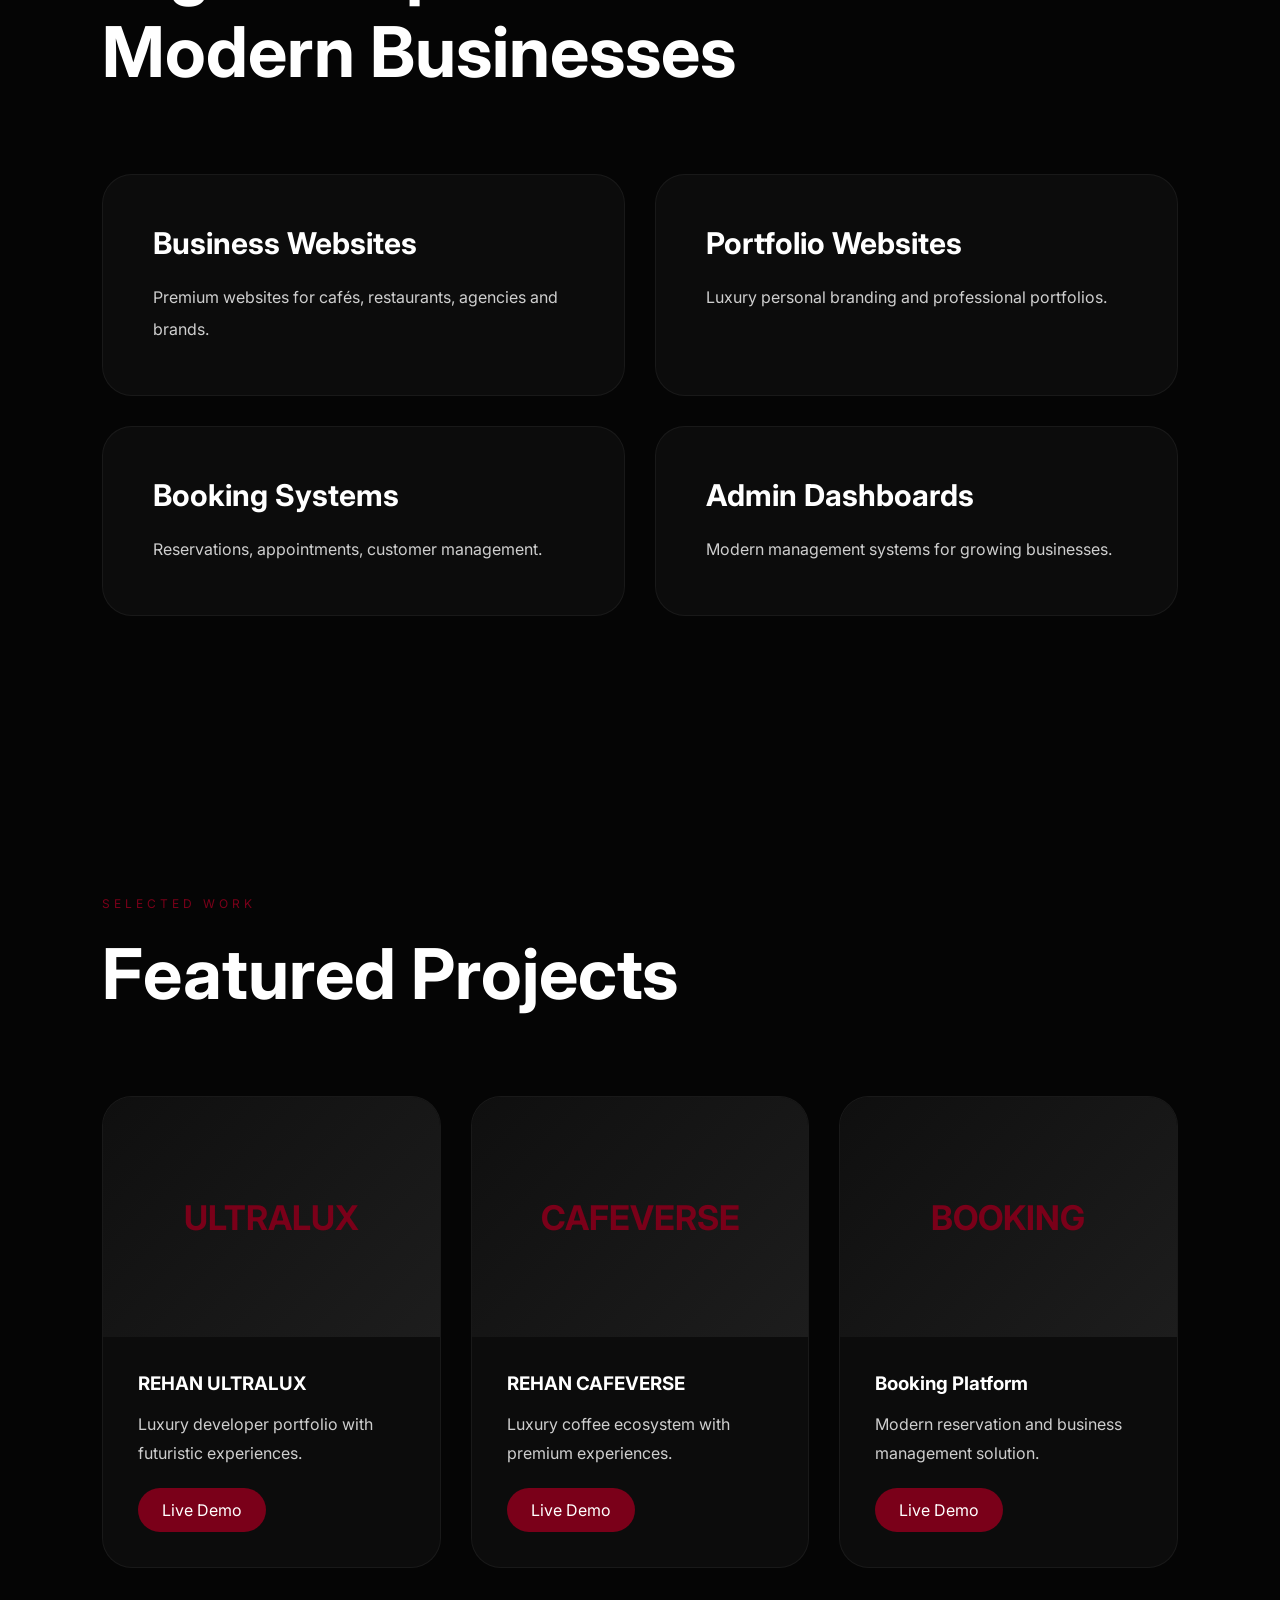
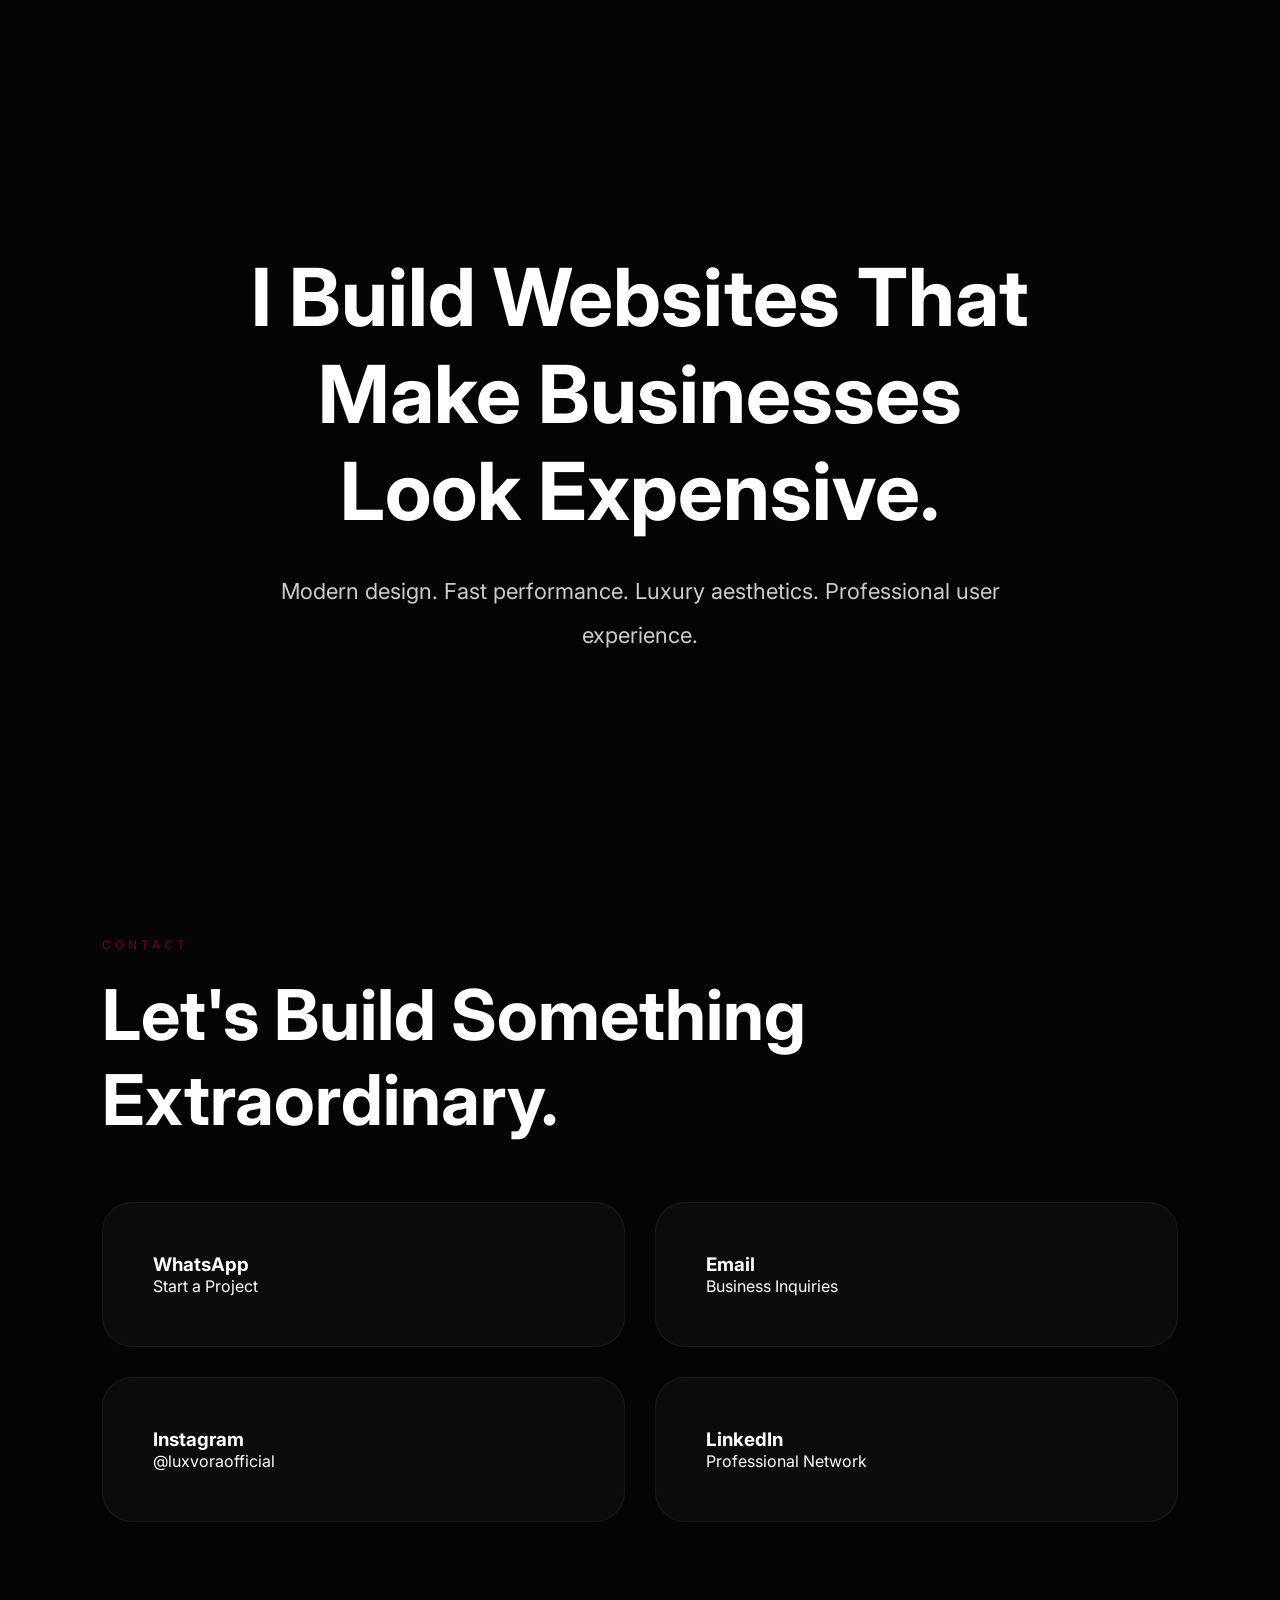
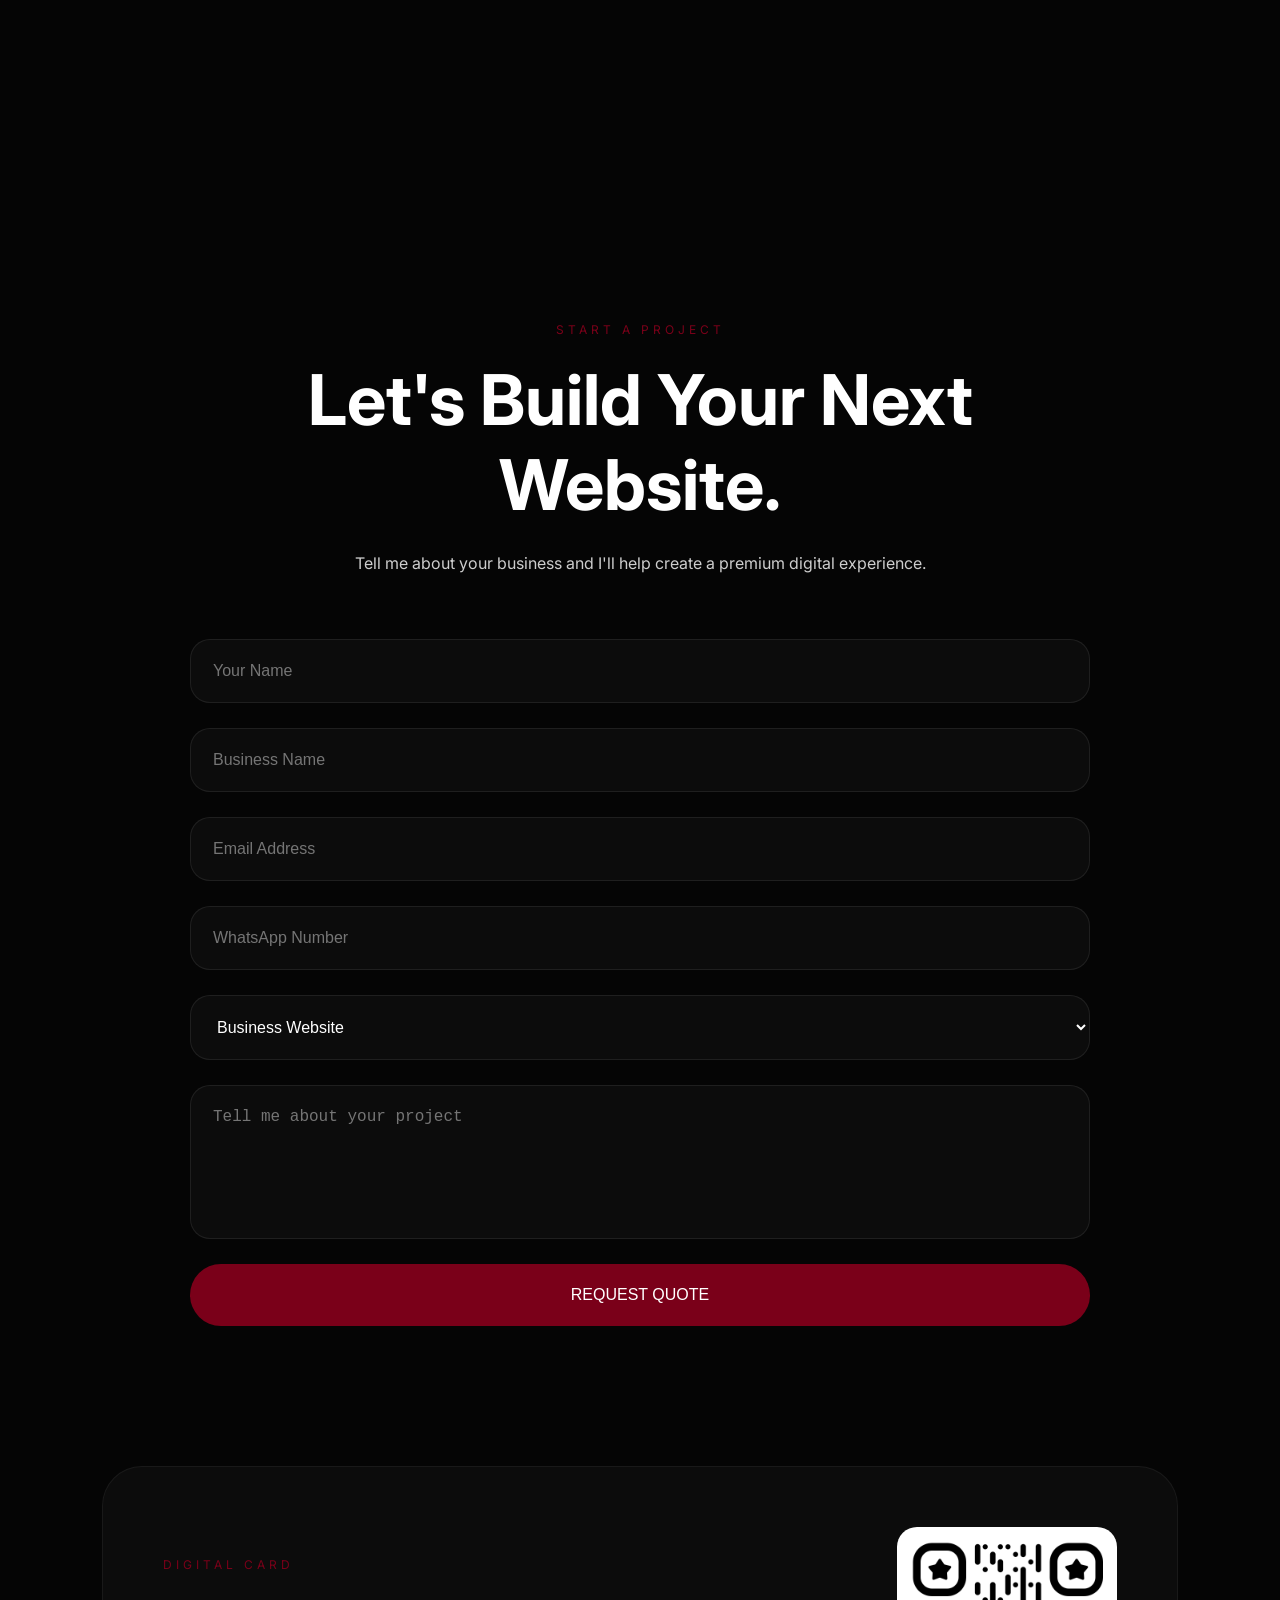
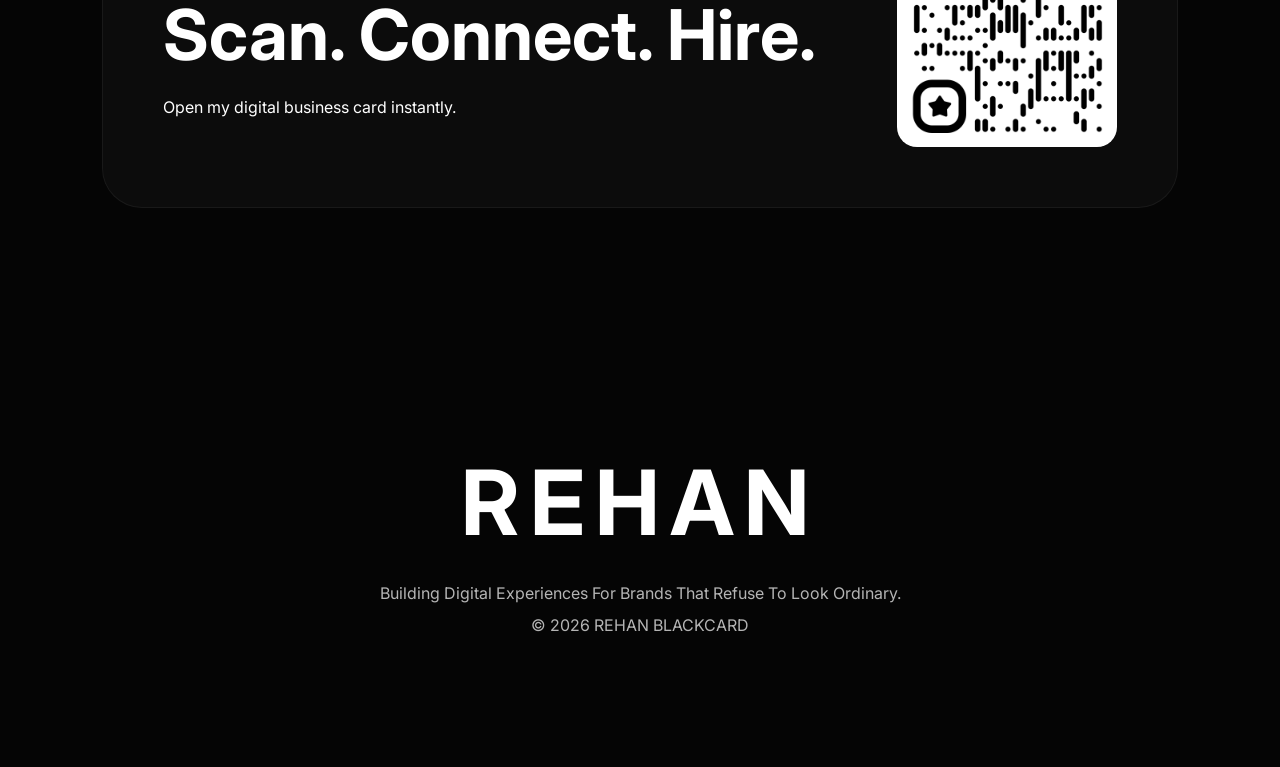
==== commit 756ef948: "Update index.html" ====
--- a/index.html
+++ b/index.html
@@ -23,7 +23,6 @@
 <div class="grain"></div>
 
 <header>  
-<div class="logo">
 REHAN
 </div>
 
